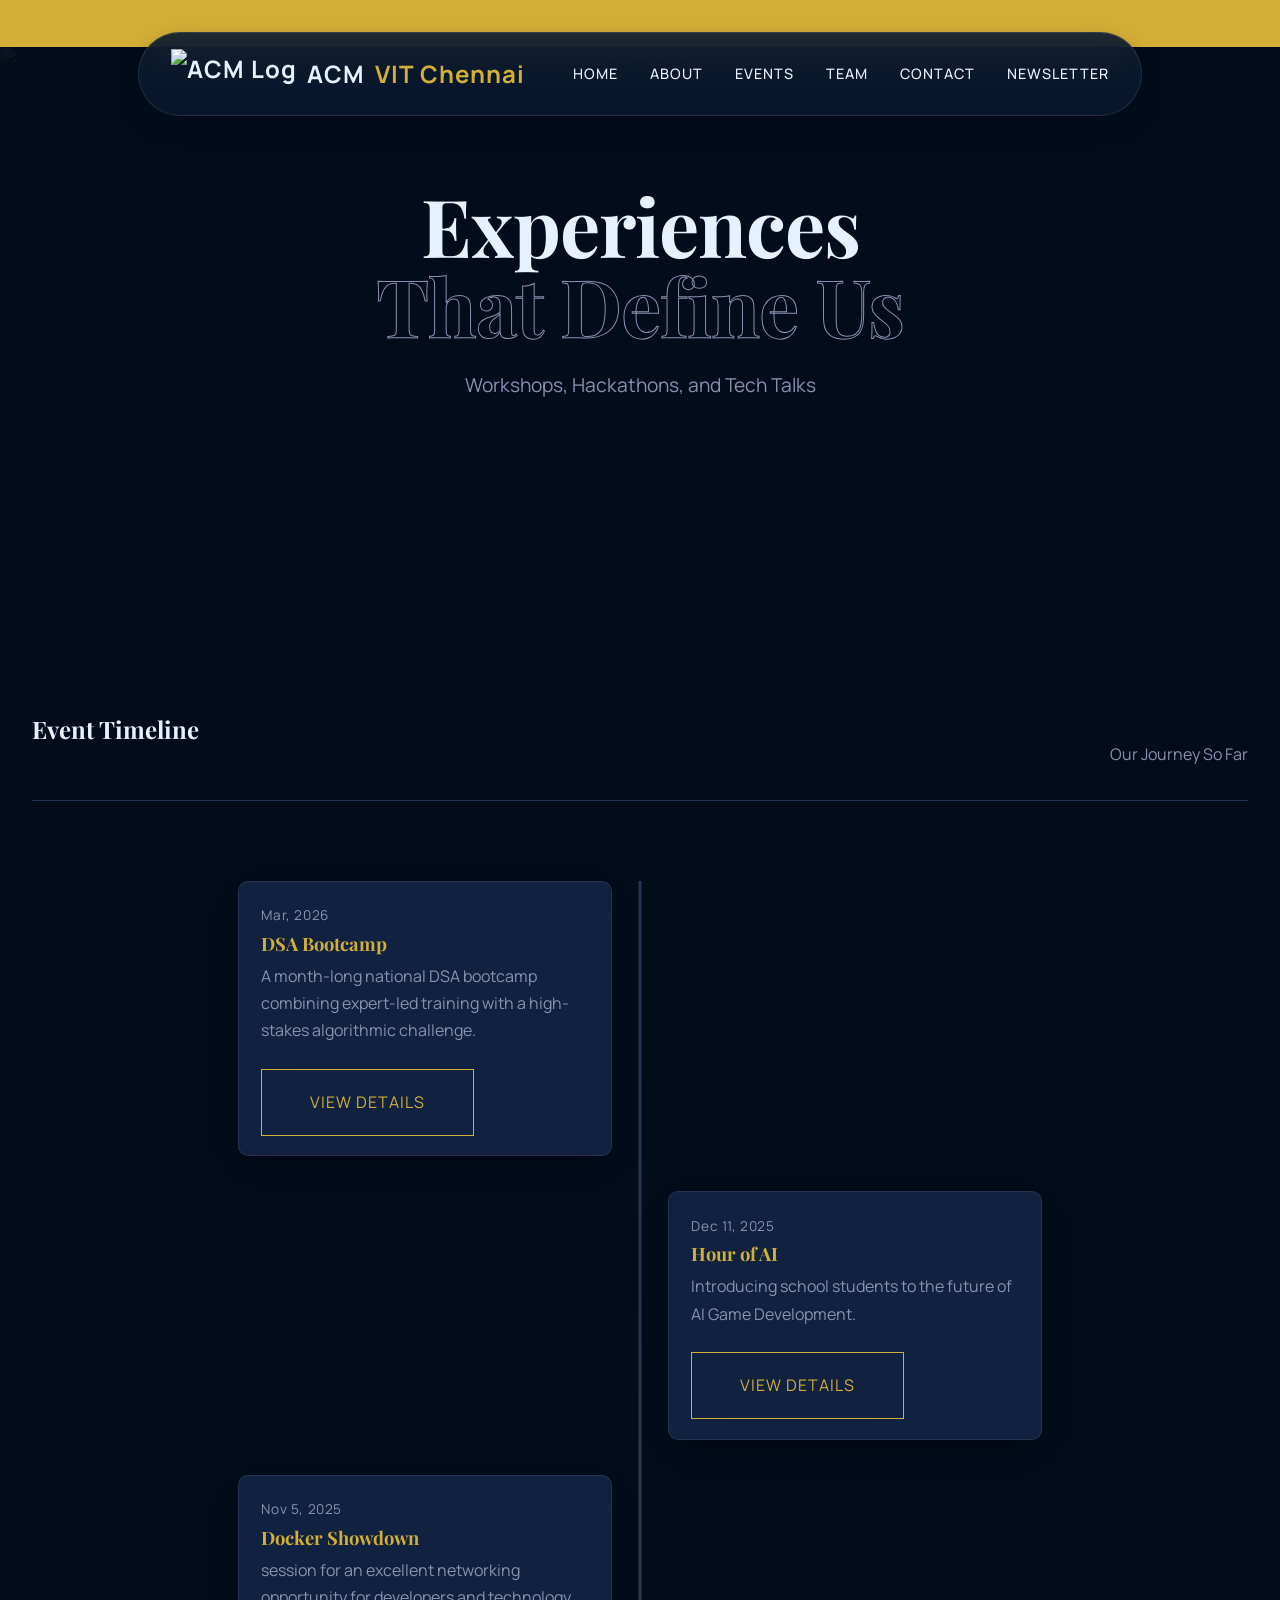
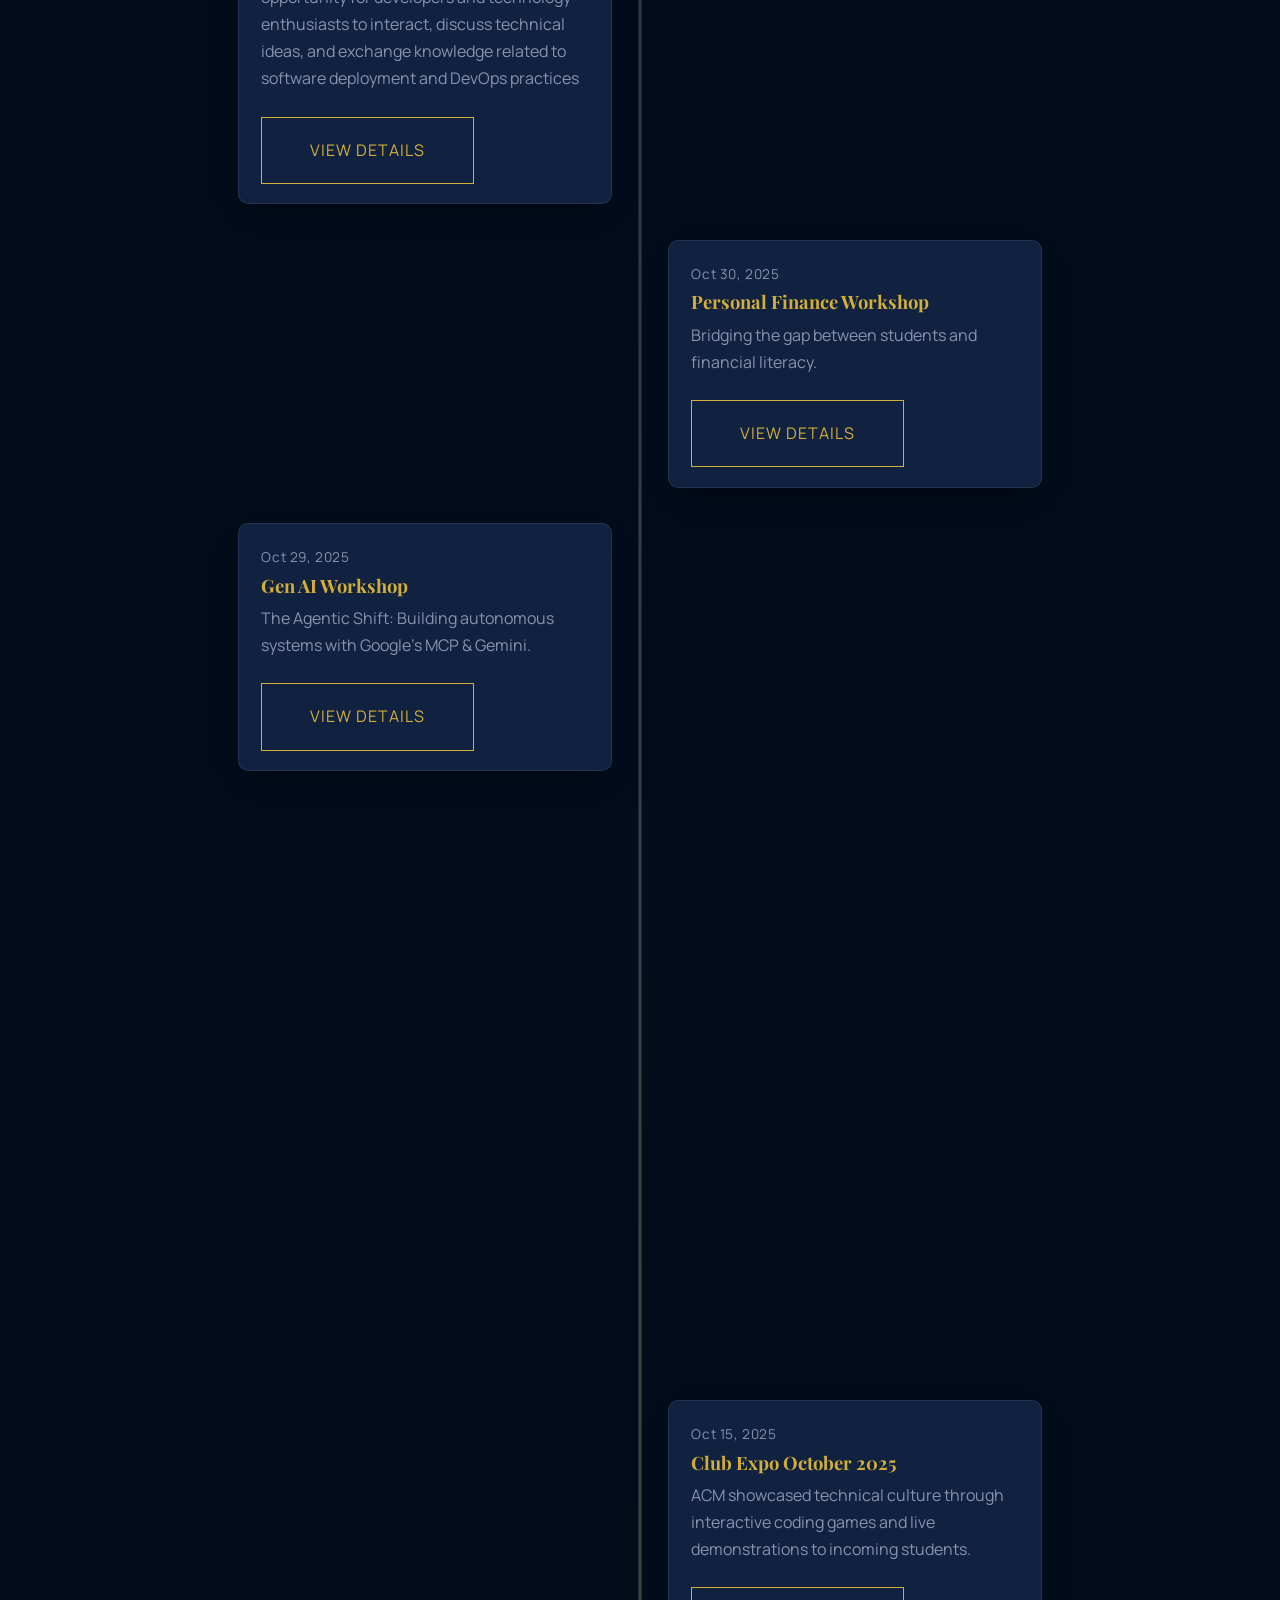
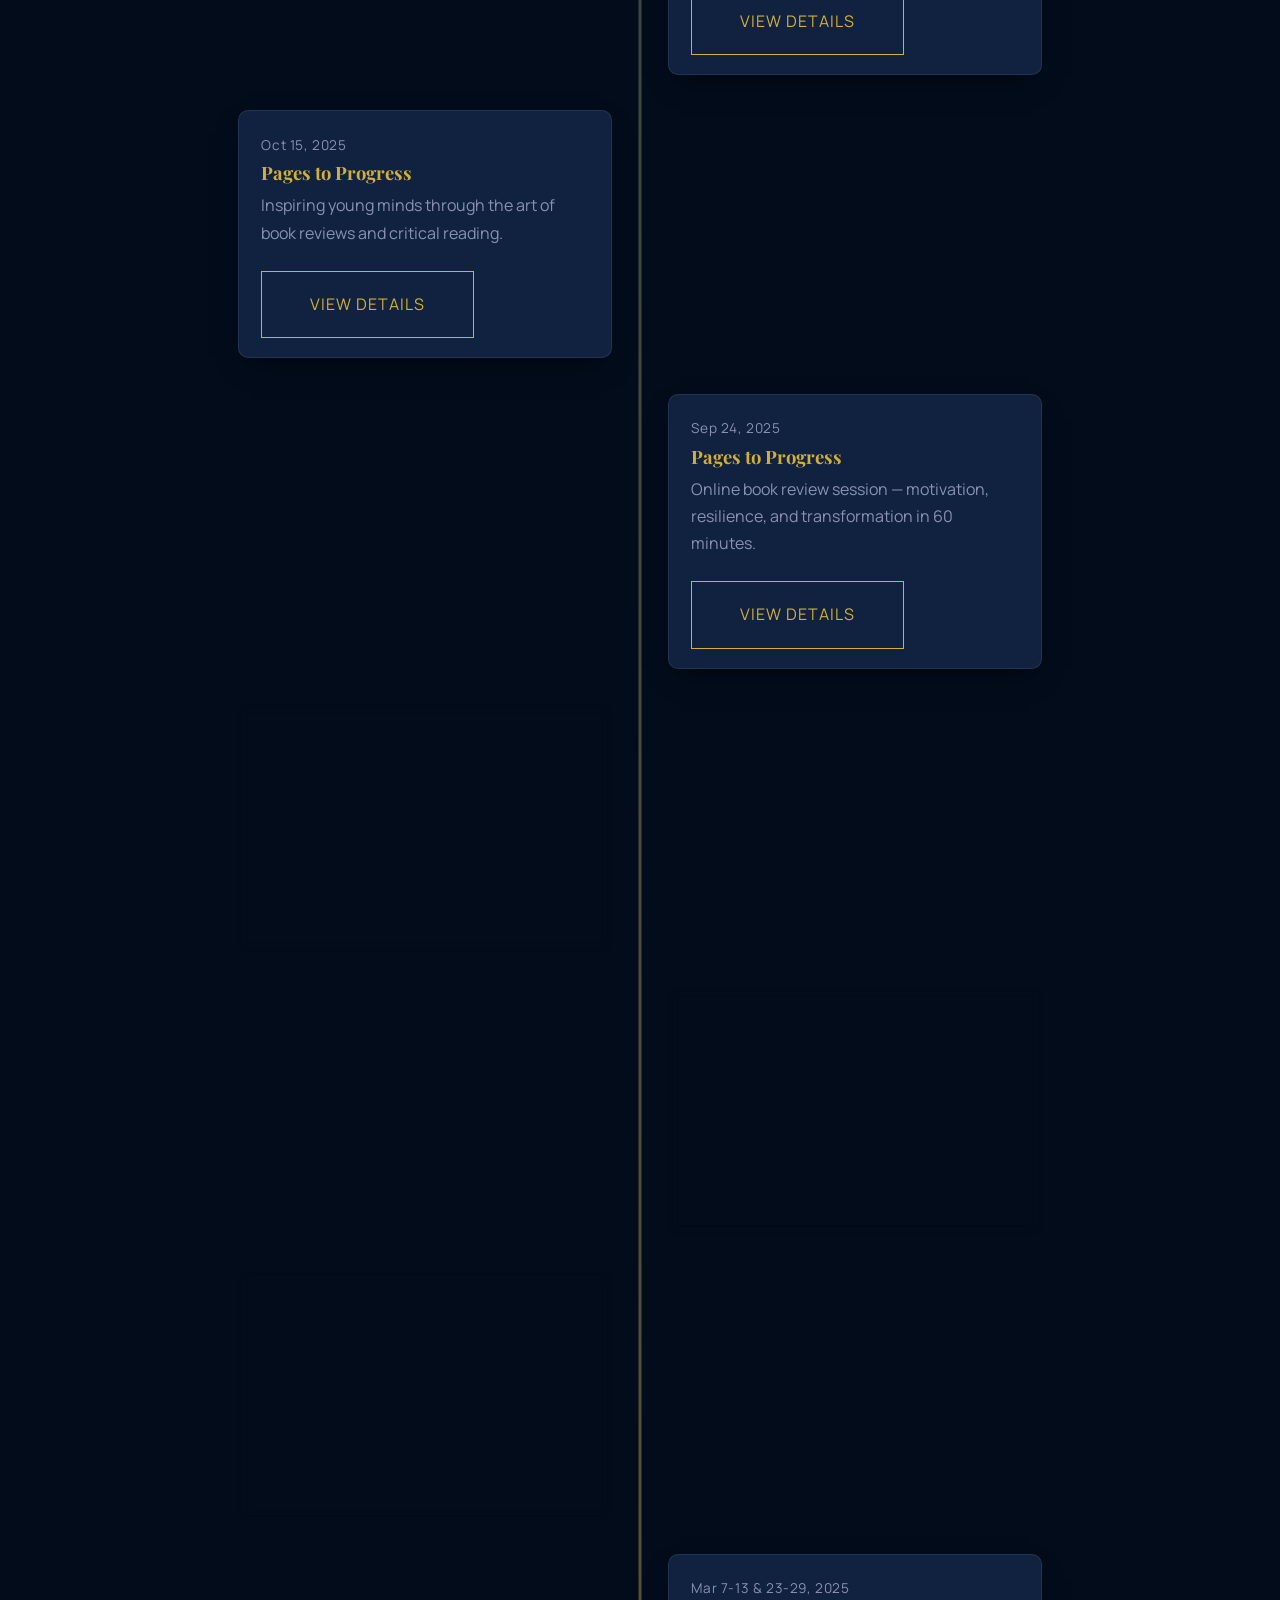
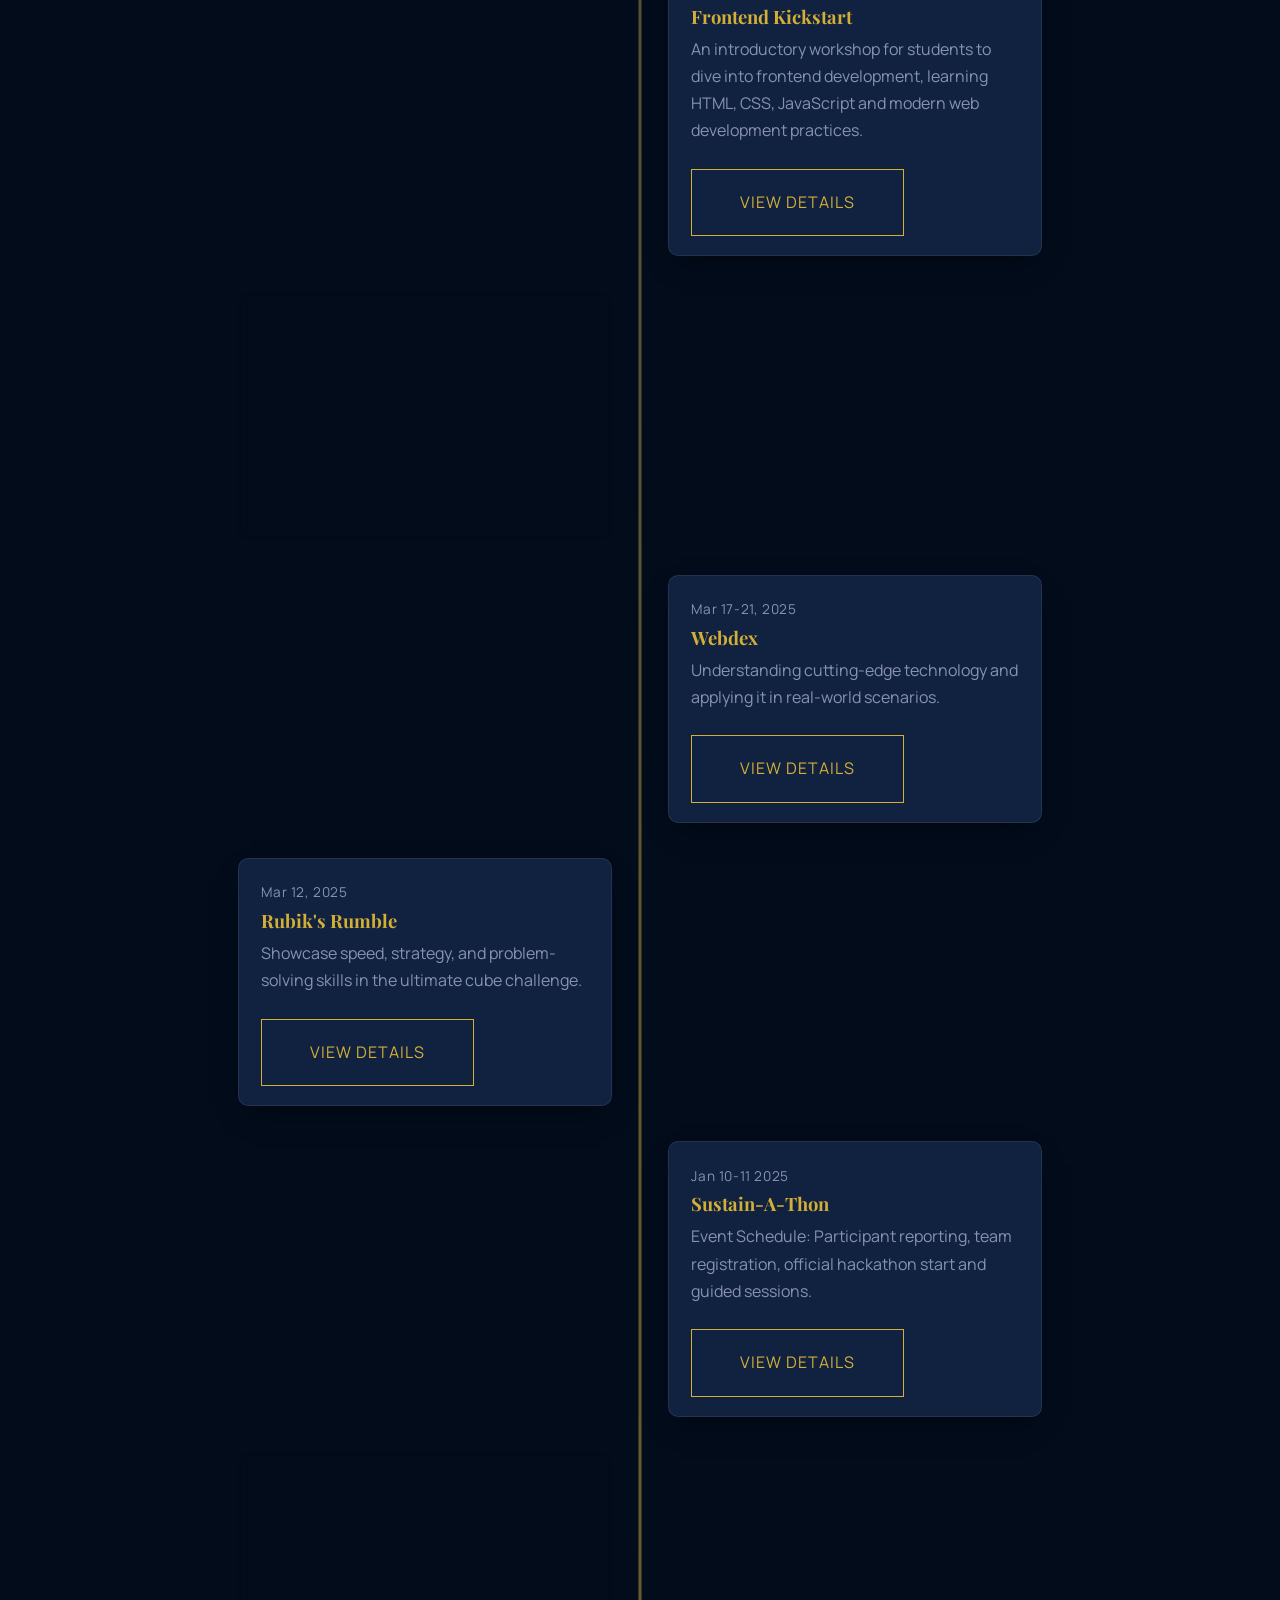
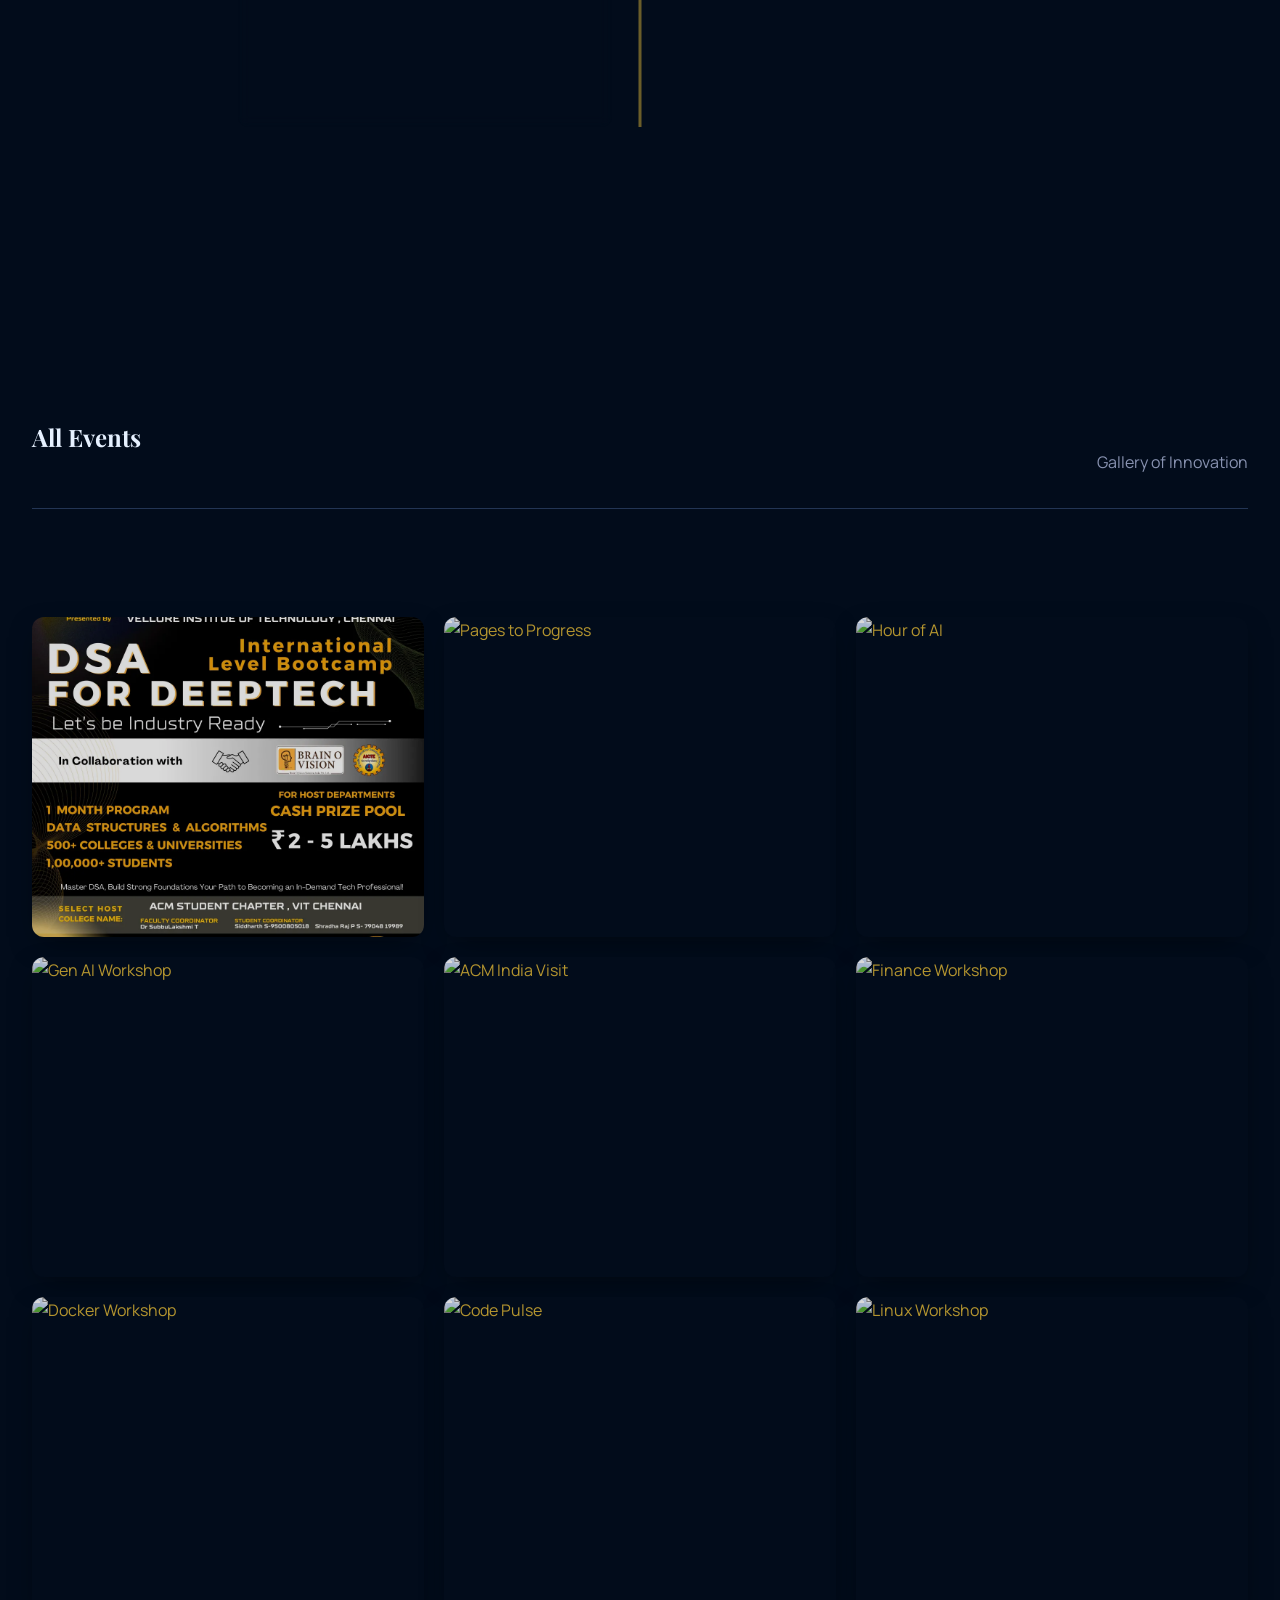
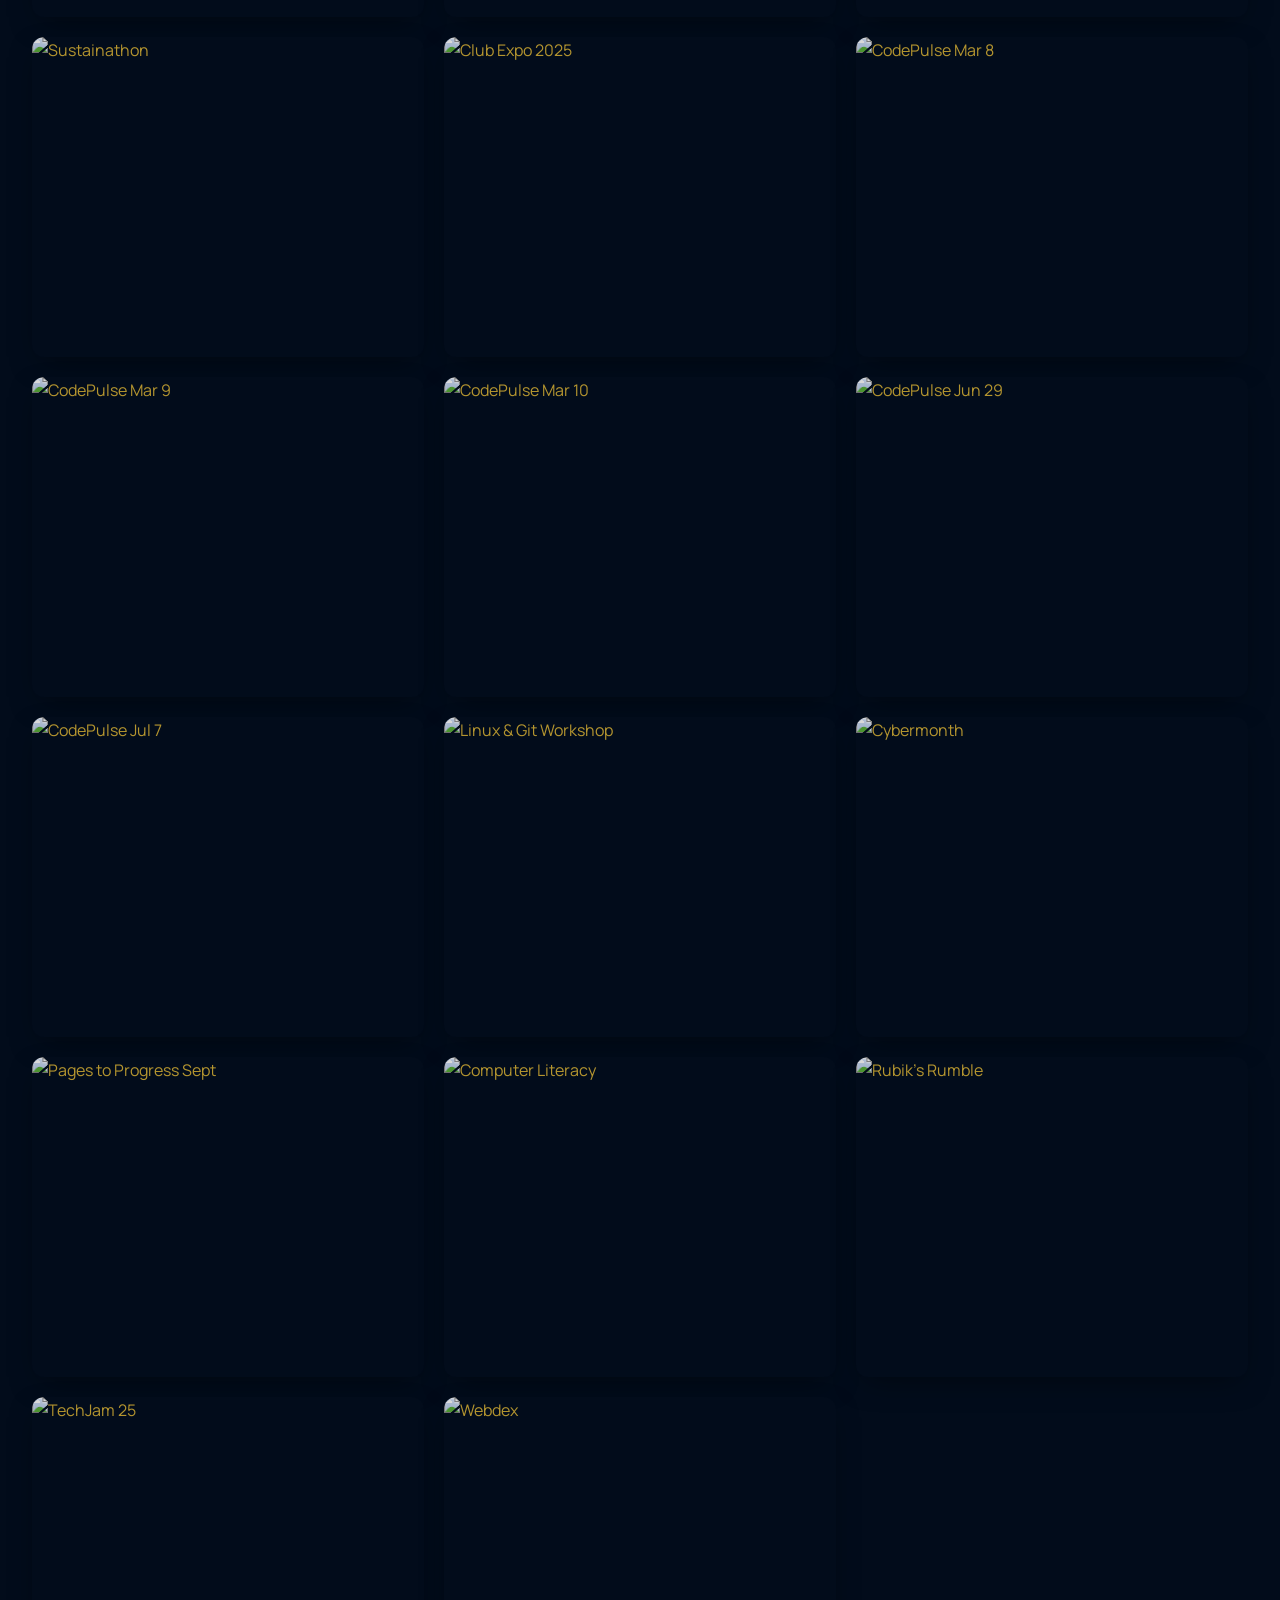
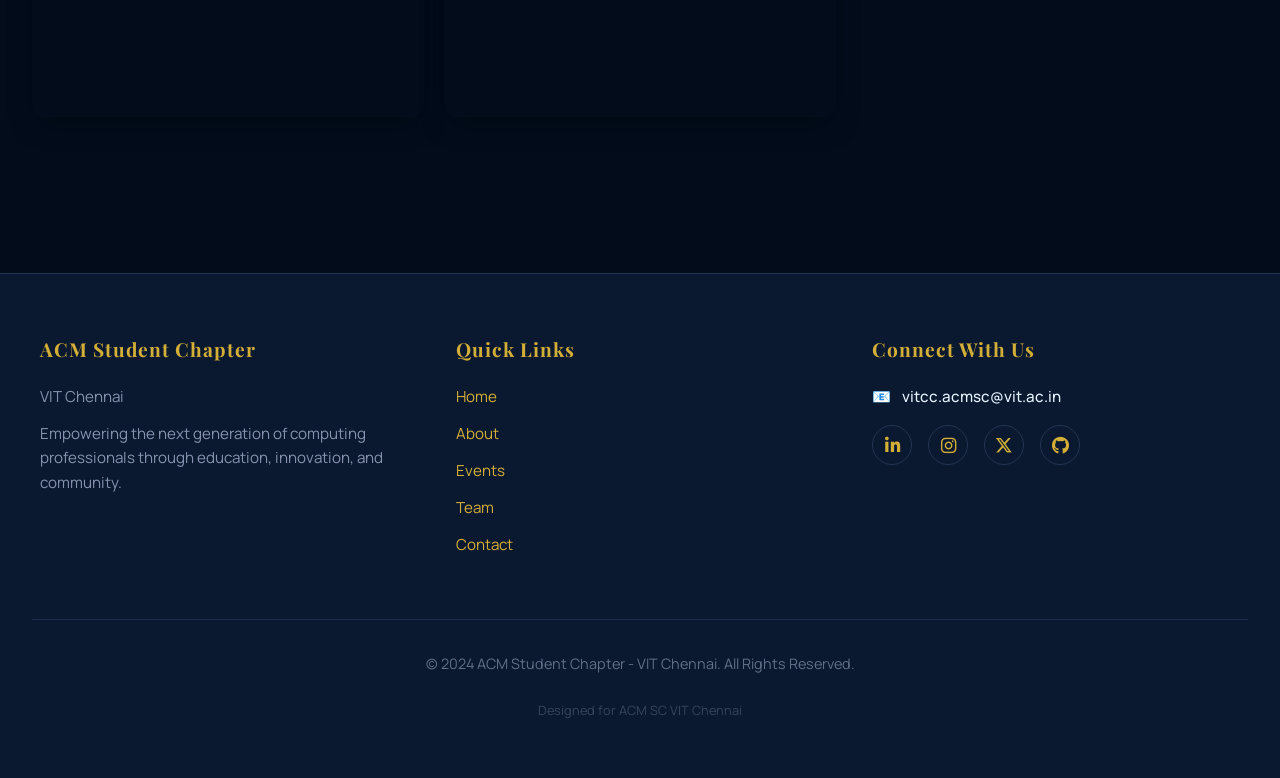
==== events.html @ 2d257867 "Updated event date for DSA Bootcamp to March 2026, modified news ticker to link to membership page, " ====
<!DOCTYPE html>
<html lang="en">

<head>
    <meta charset="UTF-8">
    <meta name="viewport" content="width=device-width, initial-scale=1.0">

    <!-- SEO Meta Tags -->
    <meta name="description"
        content="Explore ACM VIT Chennai events - Workshops on AI, Docker, Linux, hackathons, tech talks, and innovation-driven programs. Join our community events.">
    <meta name="keywords"
        content="ACM Events, Tech Workshops, Hackathons, HackVIT, Gen AI Workshop, Docker Workshop, Tech Talks, VIT Chennai Events, Student Tech Events">
    <meta name="author" content="ACM Student Chapter VIT Chennai">
    <meta name="robots" content="index, follow">

    <!-- Open Graph / Facebook -->
    <meta property="og:type" content="website">
    <meta property="og:url" content="https://vitchennai.acm.org/events.html">
    <meta property="og:title" content="Events - ACM Student Chapter VIT Chennai">
    <meta property="og:description"
        content="Join our workshops, hackathons, and tech events. Experience hands-on learning and innovation.">
    <meta property="og:image" content="https://vitchennai.acm.org/images/acm_event_hackathon_1765469366568.webp">

    <!-- Twitter -->
    <meta property="twitter:card" content="summary_large_image">
    <meta property="twitter:url" content="https://vitchennai.acm.org/events.html">
    <meta property="twitter:title" content="Events - ACM Student Chapter VIT Chennai">
    <meta property="twitter:description"
        content="Join our workshops, hackathons, and tech events. Experience hands-on learning and innovation.">
    <meta property="twitter:image" content="https://vitchennai.acm.org/images/acm_event_hackathon_1765469366568.webp">

    <!-- Favicon -->
    <link rel="icon" href="assets/favicon.ico">
    <link rel="apple-touch-icon" href="assets/logo.webp">

    <title>Events - ACM Student Chapter VIT Chennai</title>
    <link rel="stylesheet" href="https://cdnjs.cloudflare.com/ajax/libs/font-awesome/6.6.0/css/all.min.css">
    <link rel="stylesheet" href="assets/css/style.css?v=7">
</head>

<body>
    <!-- NAVIGATION -->
    <!-- NAVIGATION (Floating Luxury Pill) -->
    <nav class="navbar animate-fade-up">
        <a href="index.html" class="navbar-logo">
            <img src="assets/logo.webp" alt="ACM Logo">
            ACM <span>VIT Chennai</span>
        </a>
        <ul class="navbar-menu">
            <li><a href="index.html">Home</a></li>
            <li><a href="about.html">About</a></li>
            <li><a href="events.html">Events</a></li>
            <li><a href="team.html">Team</a></li>
            <li><a href="contact.html">Contact</a></li>
            <li>
                <span
                    style="color: var(--text-bright); font-size: 0.9rem; font-weight: 500; text-transform: uppercase; letter-spacing: 1px; cursor: pointer;">Newsletter</span>
                <div class="dropdown">
                    <a href="newsletterAY25.html">AY 25-26</a>
                </div>
            </li>
        </ul>
    </nav>
    <!-- NEWS TICKER -->
            <div class="news-ticker">
                <div class="news-ticker-content">
                    📢 Membership is now OPEN! Become a member of the ACM Student
                    Chapter VIT Chennai today. Join us to advance computing as a
                    science and profession! 🚀
                </div>
            </div>
    <!-- IMMERSIVE HERO SECTION -->
    <header class="hero" style="height: 60vh; min-height: 400px;">
        <img src="images/acm_event_hackathon_1765469366568.webp" alt="Events Hero" class="hero-background">
        <div class="hero-overlay"></div>
        <div class="hero-content">
            <h1 class="animate-fade-up">Experiences <br><span>That Define Us</span></h1>
            <p class="animate-fade-up delay-100">Workshops, Hackathons, and Tech Talks</p>
        </div>
    </header>

    <!-- EVENTS TIMELINE (ZIGZAG) -->
    <section class="section-padding">
        <div class="container">
            <div class="section-header">
                <h2>Event Timeline</h2>
                <span class="subtitle">Our Journey So Far</span>
            </div>

            <div class="timeline-container">
                <div class="timeline-line"></div>

                <!-- Event: DSA Bootcamp -->
                <div class="timeline-item">
                    <div class="timeline-content">
                        <span class="date">Mar, 2026</span>
                        <h3>DSA Bootcamp</h3>
                        <p>A month-long national DSA bootcamp combining expert-led training with a high-stakes algorithmic challenge.</p>
                        <a href="events/dsa_bootcamp.html" class="btn-luxury small">View Details</a>
                    </div>
                </div>

                <!-- Event: Hour of AI -->
                <div class="timeline-item">
                    <div class="timeline-content">
                        <span class="date">Dec 11, 2025</span>
                        <h3>Hour of AI</h3>
                        <p>Introducing school students to the future of AI Game Development.</p>
                        <a href="events/hour_of_ai.html" class="btn-luxury small">View Details</a>
                    </div>
                </div>

                <!-- Event: Docker Showdown -->
                <div class="timeline-item">
                    <div class="timeline-content">
                        <span class="date">Nov 5, 2025</span>
                        <h3>Docker Showdown</h3>
                        <p>session for an excellent networking opportunity for developers and technology enthusiasts to
                            interact, discuss technical ideas, and exchange knowledge related to software deployment and
                            DevOps practices</p>
                        <a href="events/docker_workshop.html" class="btn-luxury small">View Details</a>
                    </div>
                </div>

                <!-- Event: Personal Finance -->
                <div class="timeline-item">
                    <div class="timeline-content">
                        <span class="date">Oct 30, 2025</span>
                        <h3>Personal Finance Workshop</h3>
                        <p>Bridging the gap between students and financial literacy.</p>
                        <a href="events/finance_workshop.html" class="btn-luxury small">View Details</a>
                    </div>
                </div>

                <!-- Event: Gen AI Workshop -->
                <div class="timeline-item">
                    <div class="timeline-content">
                        <span class="date">Oct 29, 2025</span>
                        <h3>Gen AI Workshop</h3>
                        <p>The Agentic Shift: Building autonomous systems with Google's MCP & Gemini.</p>
                        <a href="events/gen_ai_workshop.html" class="btn-luxury small">View Details</a>
                    </div>
                </div>

                <!-- Event: ACM India Visit -->
                <div class="timeline-item">
                    <div class="timeline-content">
                        <span class="date">Oct 24, 2025</span>
                        <h3>ACM India Visit</h3>
                        <p>Global Research Interaction and networking with ACM India leadership.</p>
                        <a href="events/industrial_visit.html" class="btn-luxury small">View Details</a>
                    </div>
                </div>

                <!-- EventsDetails: Cybermonth -->
                <div class="timeline-item">
                    <div class="timeline-content">
                        <span class="date">Oct 21-26, 2025</span>
                        <h3>Cybermonth</h3>
                        <p>Cyber Security Hackathon & Value Added Program — learn, compete, and become an ethical
                            hacker.</p>
                        <a href="EventsDetails/cybermonth.html" class="btn-luxury small">View Details</a>
                    </div>
                </div>

                <!-- Event: Club Expo Oct 2025 -->
                <div class="timeline-item">
                    <div class="timeline-content">
                        <span class="date">Oct 15, 2025</span>
                        <h3>Club Expo October 2025</h3>
                        <p>ACM showcased technical culture through interactive coding games and live demonstrations to
                            incoming students.</p>
                        <a href="events/club_expo_oct_2025.html" class="btn-luxury small">View Details</a>
                    </div>
                </div>

                <!-- Event: Pages to Progress -->
                <div class="timeline-item">
                    <div class="timeline-content">
                        <span class="date">Oct 15, 2025</span>
                        <h3>Pages to Progress</h3>
                        <p>Inspiring young minds through the art of book reviews and critical reading.</p>
                        <a href="events/pages_to_progress.html" class="btn-luxury small">View Details</a>
                    </div>
                </div>

                <!-- EventsDetails: Pages to Progress (Sept) -->
                <div class="timeline-item">
                    <div class="timeline-content">
                        <span class="date">Sep 24, 2025</span>
                        <h3>Pages to Progress</h3>
                        <p>Online book review session — motivation, resilience, and transformation in 60 minutes.</p>
                        <a href="EventsDetails/pages_to_progress_sept_24.html" class="btn-luxury small">View Details</a>
                    </div>
                </div>

                <!-- Event: Linux & Git -->
                <div class="timeline-item">
                    <div class="timeline-content">
                        <span class="date">Aug 02, 2025</span>
                        <h3>Linux & Git Workshop</h3>
                        <p>Empowering developers with Open Source fundamentals and Version Control.</p>
                        <a href="events/linux_git_workshop.html" class="btn-luxury small">View Details</a>
                    </div>
                </div>

                <!-- EventsDetails: ACM Club Expo 2025 -->
                <div class="timeline-item">
                    <div class="timeline-content">
                        <span class="date">Jul 18, 2025</span>
                        <h3>ACM Club Expo</h3>
                        <p>Workshops, hackathons, contests, and outreach showcased by ACM VITC.</p>
                        <a href="EventsDetails/club_expo_2025.html" class="btn-luxury small">View Details</a>
                    </div>
                </div>

                <!-- Event: Code Pulse -->
                <div class="timeline-item">
                    <div class="timeline-content">
                        <span class="date">June 29, 2025</span>
                        <h3>CodePulse</h3>
                        <p>Fostering logical thinking and algorithmic problem-solving skills.</p>
                        <a href="EventsDetails/codepulse.html" class="btn-luxury small">View Details</a>
                    </div>
                </div>
                <!-- EventsDetails: Frontend Kickstart -->
                <div class="timeline-item">
                    <div class="timeline-content">
                        <span class="date">Mar 7-13 & 23-29, 2025</span>
                        <h3>Frontend Kickstart</h3>
                        <p>An introductory workshop for students to dive into frontend development, learning HTML, CSS,
                            JavaScript and modern web development practices.</p>
                        <a href="EventsDetails/frontend_kickstart.html" class="btn-luxury small">View Details</a>
                    </div>
                </div>
                <!-- EventsDetails: TechJam 25 -->
                <div class="timeline-item">
                    <div class="timeline-content">
                        <span class="date">Mar 24, 2025</span>
                        <h3>TechJam</h3>
                        <p>Overview of ML, Cloud, Ethical Hacking, and Competitive Programming.</p>
                        <a href="EventsDetails/techjam25.html" class="btn-luxury small">View Details</a>
                    </div>
                </div>

                <!-- EventsDetails: Webdex -->
                <div class="timeline-item">
                    <div class="timeline-content">
                        <span class="date">Mar 17-21, 2025</span>
                        <h3>Webdex</h3>
                        <p>Understanding cutting-edge technology and applying it in real-world scenarios.</p>
                        <a href="EventsDetails/webdex.html" class="btn-luxury small">View Details</a>
                    </div>
                </div>

                <!-- EventsDetails: Rubik's Rumble -->
                <div class="timeline-item">
                    <div class="timeline-content">
                        <span class="date">Mar 12, 2025</span>
                        <h3>Rubik's Rumble</h3>
                        <p>Showcase speed, strategy, and problem-solving skills in the ultimate cube challenge.</p>
                        <a href="EventsDetails/rubix.html" class="btn-luxury small">View Details</a>
                    </div>
                </div>

                <!-- EventsDetails: Sustainathon -->
                <div class="timeline-item">
                    <div class="timeline-content">
                        <span class="date">Jan 10-11 2025</span>
                        <h3>Sustain-A-Thon</h3>
                        <p>Event Schedule: Participant reporting, team registration, official hackathon start and guided
                            sessions.</p>
                        <a href="EventsDetails/Sustainathon.html" class="btn-luxury small">View Details</a>
                    </div>
                </div>

                <!-- EventsDetails: Computer Literacy -->
                <div class="timeline-item">
                    <div class="timeline-content">
                        <span class="date">Aug 11, 2024</span>
                        <h3>Computer Literacy</h3>
                        <p>Volunteers introduce essential computer concepts in a village school — community outreach.
                        </p>
                        <a href="EventsDetails/computer_literacy_event_2025.html" class="btn-luxury small">View
                            Details</a>
                    </div>
                </div>
            </div>
        </div>
    </section>

    <!-- ALL EVENTS GALLERY -->
    <section class="section-padding" style="background: var(--void-black);">
        <div class="container">
            <div class="section-header">
                <h2>All Events</h2>
                <span class="subtitle">Gallery of Innovation</span>
            </div>

            <div class="luxury-gallery-grid">
                <!-- Gallery Item: DSA Bootcamp -->
                            <a href="events/dsa_bootcamp.html" class="gallery-event-card">
                                <div class="gallery-image-wrapper">
                                    <img src="events/event-img/dsa_bootcamp/poster.webp" alt="DSA Bootcamp">
                                    <div class="gallery-overlay">
                                        <h3>DSA Bootcamp</h3>
                                        <span class="btn-gallery">View Recap</span>
                                    </div>
                                </div>
                            </a>
                <!-- Gallery Item: Pages to Progress -->
                <a href="events/pages_to_progress.html" class="gallery-event-card">
                    <div class="gallery-image-wrapper">
                        <img src="events/event-img/pages_to_progress/poster.webp" alt="Pages to Progress">
                        <div class="gallery-overlay">
                            <h3>Pages to Progress</h3>
                            <span class="btn-gallery">View Recap</span>
                        </div>
                    </div>
                </a>

                <!-- Gallery Item: Hour of AI -->
                <a href="events/hour_of_ai.html" class="gallery-event-card">
                    <div class="gallery-image-wrapper">
                        <img src="events/event-img/hour_of_ai/poster.webp" alt="Hour of AI">
                        <div class="gallery-overlay">
                            <h3>Hour of AI</h3>
                            <span class="btn-gallery">View Recap</span>
                        </div>
                    </div>
                </a>

                <!-- Gallery Item: Gen AI -->
                <a href="events/gen_ai_workshop.html" class="gallery-event-card">
                    <div class="gallery-image-wrapper">
                        <img src="events/event-img/gen_ai_workshop/poster.webp" alt="Gen AI Workshop">
                        <div class="gallery-overlay">
                            <h3>Gen AI Workshop</h3>
                            <span class="btn-gallery">View Recap</span>
                        </div>
                    </div>
                </a>

                <!-- Gallery Item: ACM India Visit -->
                <a href="events/industrial_visit.html" class="gallery-event-card">
                    <div class="gallery-image-wrapper">
                        <img src="events/event-img/industrial_visit/GMC24102025_112615.webp" alt="ACM India Visit">
                        <div class="gallery-overlay">
                            <h3>ACM India Visit</h3>
                            <span class="btn-gallery">View Recap</span>
                        </div>
                    </div>
                </a>

                <!-- Gallery Item: Finance -->
                <a href="events/finance_workshop.html" class="gallery-event-card">
                    <div class="gallery-image-wrapper">
                        <img src="events/event-img/finance_workshop/poster.webp" alt="Finance Workshop">
                        <div class="gallery-overlay">
                            <h3>Personal Finance</h3>
                            <span class="btn-gallery">View Recap</span>
                        </div>
                    </div>
                </a>

                <!-- Gallery Item: Docker -->
                <a href="events/docker_workshop.html" class="gallery-event-card">
                    <div class="gallery-image-wrapper">
                        <img src="events/event-img/docker_workshop/poster.webp" alt="Docker Workshop">
                        <div class="gallery-overlay">
                            <h3>Docker Workshop</h3>
                            <span class="btn-gallery">View Recap</span>
                        </div>
                    </div>
                </a>

                <!-- Gallery Item: Code Pulse -->
                <a href="events/code_pulse.html" class="gallery-event-card">
                    <div class="gallery-image-wrapper">
                        <img src="events/event-img/code_pulse/poster.webp" alt="Code Pulse">
                        <div class="gallery-overlay">
                            <h3>Code Pulse</h3>
                            <span class="btn-gallery">View Recap</span>
                        </div>
                    </div>
                </a>

                <!-- Gallery Item: Linux -->
                <a href="events/linux_git_workshop.html" class="gallery-event-card">
                    <div class="gallery-image-wrapper">
                        <img src="events/event-img/linux_git_workshop/poster.webp" alt="Linux Workshop">
                        <div class="gallery-overlay">
                            <h3>Linux & Git</h3>
                            <span class="btn-gallery">View Recap</span>
                        </div>
                    </div>
                </a>

                <!-- EventsDetails Gallery: Sustainathon -->
                <a href="EventsDetails/Sustainathon.html" class="gallery-event-card">
                    <div class="gallery-image-wrapper">
                        <img src="images/Poster/sustainathon.webp" alt="Sustainathon">
                        <div class="gallery-overlay">
                            <h3>Sustain-A-Thon</h3>
                            <span class="btn-gallery">View Recap</span>
                        </div>
                    </div>
                </a>

                <!-- EventsDetails Gallery: Club Expo 2025 -->
                <a href="EventsDetails/club_expo_2025.html" class="gallery-event-card">
                    <div class="gallery-image-wrapper">
                        <img src="images/club_expo_2025_1.webp" alt="Club Expo 2025">
                        <div class="gallery-overlay">
                            <h3>ACM Club Expo</h3>
                            <span class="btn-gallery">View Recap</span>
                        </div>
                    </div>
                </a>

                <!-- EventsDetails Gallery: CodePulse Dates -->
                <a href="EventsDetails/codepulse-8-march.html" class="gallery-event-card">
                    <div class="gallery-image-wrapper">
                        <img src="images/Poster/codepulse-8-march.webp" alt="CodePulse Mar 8">
                        <div class="gallery-overlay">
                            <h3>CodePulse</h3>
                            <span class="btn-gallery">Mar 8</span>
                        </div>
                    </div>
                </a>

                <a href="EventsDetails/codepulse-9-march.html" class="gallery-event-card">
                    <div class="gallery-image-wrapper">
                        <img src="images/Poster/CodePulse-9march.webp" alt="CodePulse Mar 9">
                        <div class="gallery-overlay">
                            <h3>CodePulse</h3>
                            <span class="btn-gallery">Mar 9</span>
                        </div>
                    </div>
                </a>

                <a href="EventsDetails/codepulse-10-march.html" class="gallery-event-card">
                    <div class="gallery-image-wrapper">
                        <img src="images/Poster/codepulse-10march.webp" alt="CodePulse Mar 10">
                        <div class="gallery-overlay">
                            <h3>CodePulse</h3>
                            <span class="btn-gallery">Mar 10</span>
                        </div>
                    </div>
                </a>

                <a href="EventsDetails/codepulse-29-june.html" class="gallery-event-card">
                    <div class="gallery-image-wrapper">
                        <img src="images/code_pulse_29_juner.webp" alt="CodePulse Jun 29">
                        <div class="gallery-overlay">
                            <h3>CodePulse</h3>
                            <span class="btn-gallery">Jun 29</span>
                        </div>
                    </div>
                </a>

                <a href="EventsDetails/codepulse-7-july.html" class="gallery-event-card">
                    <div class="gallery-image-wrapper">
                        <img src="images/Poster/codepulse-july-7.webp" alt="CodePulse Jul 7">
                        <div class="gallery-overlay">
                            <h3>CodePulse</h3>
                            <span class="btn-gallery">Jul 7</span>
                        </div>
                    </div>
                </a>

                <!-- EventsDetails Gallery: Linux & Git Details -->
                <a href="EventsDetails/linux_git_event.html" class="gallery-event-card">
                    <div class="gallery-image-wrapper">
                        <img src="images/Poster/linux_git_workshop_poster.webp" alt="Linux & Git Workshop">
                        <div class="gallery-overlay">
                            <h3>Linux & Git</h3>
                            <span class="btn-gallery">View Recap</span>
                        </div>
                    </div>
                </a>

                <!-- EventsDetails Gallery: Cybermonth -->
                <a href="EventsDetails/cybermonth.html" class="gallery-event-card">
                    <div class="gallery-image-wrapper">
                        <img src="images/Poster/vap24.webp" alt="Cybermonth">
                        <div class="gallery-overlay">
                            <h3>Cybermonth</h3>
                            <span class="btn-gallery">View Recap</span>
                        </div>
                    </div>
                </a>

                <!-- EventsDetails Gallery: Pages to Progress (Sept) -->
                <a href="EventsDetails/pages_to_progress_sept_24.html" class="gallery-event-card">
                    <div class="gallery-image-wrapper">
                        <img src="images/Poster/pages_to_Progress.webp" alt="Pages to Progress Sept">
                        <div class="gallery-overlay">
                            <h3>Pages to Progress</h3>
                            <span class="btn-gallery">View Recap</span>
                        </div>
                    </div>
                </a>

                <!-- EventsDetails Gallery: Computer Literacy -->
                <a href="EventsDetails/computer_literacy_event_2025.html" class="gallery-event-card">
                    <div class="gallery-image-wrapper">
                        <img src="images/computer_literacy1.webp" alt="Computer Literacy">
                        <div class="gallery-overlay">
                            <h3>Computer Literacy</h3>
                            <span class="btn-gallery">View Recap</span>
                        </div>
                    </div>
                </a>

                <!-- EventsDetails Gallery: Rubik's Rumble -->
                <a href="EventsDetails/rubix.html" class="gallery-event-card">
                    <div class="gallery-image-wrapper">
                        <img src="images/Poster/rubix.webp" alt="Rubik's Rumble">
                        <div class="gallery-overlay">
                            <h3>Rubik's Rumble</h3>
                            <span class="btn-gallery">View Recap</span>
                        </div>
                    </div>
                </a>

                <!-- EventsDetails Gallery: TechJam25 -->
                <a href="EventsDetails/techjam25.html" class="gallery-event-card">
                    <div class="gallery-image-wrapper">
                        <img src="images/Poster/TechJam25.webp" alt="TechJam 25">
                        <div class="gallery-overlay">
                            <h3>TechJam</h3>
                            <span class="btn-gallery">View Recap</span>
                        </div>
                    </div>
                </a>

                <!-- EventsDetails Gallery: Webdex -->
                <a href="EventsDetails/webdex.html" class="gallery-event-card">
                    <div class="gallery-image-wrapper">
                        <img src="images/Poster/Webdex.webp" alt="Webdex">
                        <div class="gallery-overlay">
                            <h3>Webdex</h3>
                            <span class="btn-gallery">View Recap</span>
                        </div>
                    </div>
                </a>
            </div>
        </div>
    </section>


    </main>

    <!-- FOOTER -->
    <footer class="footer">
        <div class="footer-container">
            <div class="footer-section">
                <h3>ACM Student Chapter</h3>
                <p>VIT Chennai</p>
                <p>Empowering the next generation of computing professionals through education, innovation, and
                    community.</p>
            </div>

            <div class="footer-section">
                <h3>Quick Links</h3>
                <p><a href="index.html">Home</a></p>
                <p><a href="about.html">About</a></p>
                <p><a href="events.html">Events</a></p>
                <p><a href="team.html">Team</a></p>
                <p><a href="contact.html">Contact</a></p>
            </div>



            <div class="footer-section">
                <h3>Connect With Us</h3>
                <p class="footer-email" style="margin-bottom: 1rem;">
                    <span style="margin-right: 8px;">📧</span>
                    <a href="mailto:vitcc.acmsc@vit.ac.in">vitcc.acmsc@vit.ac.in</a>
                </p>
                <div class="social-links">
                    <a href="https://www.linkedin.com/company/acm-vitc/" target="_blank" class="social-link"
                        title="LinkedIn"><i class="fab fa-linkedin-in"></i></a>
                    <a href="https://www.instagram.com/acm_vitcc/" target="_blank" class="social-link"
                        title="Instagram"><i class="fab fa-instagram"></i></a>
                    <a href="#" class="social-link" title="Twitter"><i class="fab fa-x-twitter"></i></a>
                    <a href="https://github.com/vitccacm" target="_blank" class="social-link" title="GitHub"><i
                            class="fab fa-github"></i></a>
                </div>
            </div>
        </div>

        <div class="footer-bottom">
            <p>&copy; 2024 ACM Student Chapter - VIT Chennai. All Rights Reserved.</p>
            <p style="font-size: 0.8rem; opacity: 0.5;">Designed for ACM SC VIT Chennai</p>
        </div>
    </footer>
    <script src="assets/js/script.js"></script>
</body>

</html>
---- assets/css/style.css ----
/* ACM Student Chapter - VIT Chennai - ULTRA PREMIUM LUXURY THEME */
/* "Digital Luxury" Aesthetic: Deep, Immersive, Bespoke */

@import url("https://fonts.googleapis.com/css2?family=Manrope:wght@300;400;500;600&family=Playfair+Display:ital,wght@0,400;0,600;0,700;1,400&display=swap");

:root {
    /* LUXURY PALETTE */
    --void-black: #020c1b;
    --midnight-navy: #0a192f;
    --deep-slate: #112240;
    --light-slate: #233554;

    --text-bright: #e6f1ff;
    --text-muted: #8892b0;
    --text-dim: #495670;

    /* ACCENTS - METALLIC */
    --gold-primary: #d4af37;
    --gold-dim: #aa8c2c;
    --gold-gradient: linear-gradient(135deg, #d4af37 0%, #aa8c2c 100%);
    --silver-accent: #e0e0e0;

    /* GLASSMORPHISM */
    --glass-bg: rgba(17, 34, 64, 0.7);
    --glass-border: 1px solid rgba(255, 255, 255, 0.1);
    --glass-shadow: 0 8px 32px 0 rgba(0, 0, 0, 0.37);

    /* SPACING & TYPOGRAPHY */
    --font-serif: "Playfair Display", serif;
    --font-sans: "Manrope", sans-serif;

    --ease-luxury: cubic-bezier(0.645, 0.045, 0.355, 1);
}

* {
    margin: 0;
    padding: 0;
    box-sizing: border-box;
}

html {
    scroll-behavior: smooth;
}

body {
    background-color: var(--void-black);
    color: var(--text-muted);
    font-family: var(--font-sans);
    line-height: 1.7;
    font-size: 16px;
    overflow-x: hidden;
    display: flex;
    flex-direction: column;
    min-height: 100vh;
}

main {
    flex: 1;
}

h1,
h2,
h3,
h4,
h5,
h6 {
    font-family: var(--font-serif);
    color: var(--text-bright);
    font-weight: 700;
    line-height: 1.2;
    margin-bottom: 1.5rem;
}

p {
    margin-bottom: 1.5rem;
}

a {
    color: var(--gold-primary);
    text-decoration: none;
    transition: all 0.3s var(--ease-luxury);
    position: relative;
}

/* ============================================
   ANIMATIONS
   ============================================ */

@keyframes fadeInUp {
    from {
        opacity: 0;
        transform: translateY(40px);
    }

    to {
        opacity: 1;
        transform: translateY(0);
    }
}

.animate-fade-up {
    animation: fadeInUp 1s var(--ease-luxury) forwards;
    opacity: 0;
}

/* Premium Animations */
@keyframes fadeIn {
    from {
        opacity: 0;
    }

    to {
        opacity: 1;
    }
}

@keyframes scaleIn {
    from {
        opacity: 0;
        transform: scale(0.96);
    }

    to {
        opacity: 1;
        transform: scale(1);
    }
}

@keyframes blurIn {
    from {
        filter: blur(6px);
        opacity: 0;
    }

    to {
        filter: blur(0);
        opacity: 1;
    }
}

.animate-fade {
    animation: fadeIn 0.8s var(--ease-luxury) forwards;
    opacity: 0;
}

.animate-scale {
    animation: scaleIn 0.7s var(--ease-luxury) forwards;
    opacity: 0;
}

.animate-blur {
    animation: blurIn 0.9s var(--ease-luxury) forwards;
    opacity: 0;
}

/* Reveal utilities */
.reveal {
    opacity: 0;
    transform: translateY(24px);
}

.reveal.is-visible {
    opacity: 1;
    transform: translateY(0);
    transition: all 700ms var(--ease-luxury);
}

/* Hero parallax */
.hero-parallax .hero-background {
    will-change: transform;
}

.hero-parallax .hero-overlay {
    will-change: opacity;
}

/* Navbar specific animation that preserves horizontal centering */
.navbar.animate-fade-up {
    animation: none;
    opacity: 1;
}

.delay-100 {
    animation-delay: 0.1s;
}

.delay-200 {
    animation-delay: 0.2s;
}

.delay-300 {
    animation-delay: 0.3s;
}

/* ============================================
   FOOTER - LUXURY STANDARD
   ============================================ */

.footer {
    background: var(--midnight-navy);
    border-top: 1px solid var(--light-slate);
    padding: 4rem 2rem 2rem;
    color: var(--text-muted);
    margin-top: auto;
}

.footer-container {
    max-width: 1200px;
    margin: 0 auto;
    display: grid;
    grid-template-columns: repeat(auto-fit, minmax(250px, 1fr));
    gap: 3rem;
    margin-bottom: 3rem;
}

.footer-section h3 {
    color: var(--gold-primary);
    font-size: 1.2rem;
    margin-bottom: 1.5rem;
    letter-spacing: 1px;
    display: flex;
    align-items: center;
    gap: 10px;
}

.footer-section p {
    font-size: 0.95rem;
    margin-bottom: 0.8rem;
    line-height: 1.6;
}

.footer-links {
    list-style: none;
}

.footer-links li {
    margin-bottom: 0.8rem;
}

.footer-links a {
    color: var(--text-muted);
    transition: color 0.3s var(--ease-luxury);
}

.footer-links a:hover {
    color: var(--gold-primary);
    padding-left: 5px;
}

.footer-email a {
    color: var(--text-bright);
    font-weight: 500;
}

.footer-email a:hover {
    color: var(--gold-primary);
    text-decoration: underline;
}

.social-links {
    display: flex;
    gap: 1rem;
    margin-top: 1rem;
}

.social-link {
    width: 40px;
    height: 40px;
    border: 1px solid var(--light-slate);
    border-radius: 50%;
    display: flex;
    align-items: center;
    justify-content: center;
    color: var(--gold-primary);
    font-size: 1.1rem;
    transition: all 0.3s var(--ease-luxury);
}

.social-link:hover {
    background: var(--gold-primary);
    color: var(--void-black);
    transform: translateY(-3px);
    box-shadow: 0 5px 15px rgba(212, 175, 55, 0.3);
}

.footer-bottom {
    border-top: 1px solid var(--light-slate);
    padding-top: 2rem;
    text-align: center;
    font-size: 0.9rem;
    opacity: 0.7;
}

/* ============================================
   MOBILE NAVIGATION
   ============================================ */
.navbar-toggle {
    display: none;
    font-size: 1.5rem;
    color: var(--text-bright);
    cursor: pointer;
    margin-left: auto;
    z-index: 1001;
}

/* Tablet and smaller desktop adjustments */
@media (max-width: 1200px) {
    .navbar {
        gap: 2rem;
        padding: 0.9rem 1.8rem;
    }

    .navbar-menu {
        gap: 1.5rem;
    }

    .navbar-menu a {
        font-size: 0.85rem;
    }
}

@media (max-width: 900px) {
    .navbar {
        width: 95%;
        max-width: 95%;
        justify-content: space-between;
        padding: 0.8rem 1.2rem;
        gap: 1rem;
        border-radius: 20px;
        top: 1rem;
    }

    .navbar-toggle {
        display: block;
        order: 3;
        flex-shrink: 0;
    }

    .navbar-logo {
        order: 1;
        font-size: 1.2rem;
    }

    .navbar-logo img {
        height: 40px;
    }

    .navbar-menu {
        position: absolute;
        top: calc(100% + 0.5rem);
        left: 50%;
        transform: translateX(-50%) translateY(-10px);
        width: calc(100% - 1rem);
        flex-direction: column;
        background: rgba(10, 25, 47, 0.98);
        backdrop-filter: blur(20px);
        -webkit-backdrop-filter: blur(20px);
        padding: 1.5rem;
        border-radius: 16px;
        border: var(--glass-border);
        opacity: 0;
        visibility: hidden;
        transition: all 0.3s var(--ease-luxury);
        gap: 1.2rem;
        text-align: center;
        box-shadow: 0 10px 30px rgba(0, 0, 0, 0.5);
        order: 2;
        z-index: 999;
    }

    .navbar-menu li {
        width: 100%;
    }

    .navbar-menu a {
        display: block;
        padding: 0.8rem;
        font-size: 0.9rem;
    }

    .navbar-menu.active {
        opacity: 1;
        visibility: visible;
        transform: translateX(-50%) translateY(0);
    }
}

/* ============================================
   NAVIGATION - LUXURY PILL
   ============================================ */

.navbar {
    position: fixed;
    top: 2rem;
    left: 50%;
    transform: translateX(-50%);
    width: auto;
    max-width: 90%;
    background: rgba(10, 25, 47, 0.85);
    backdrop-filter: blur(20px);
    -webkit-backdrop-filter: blur(20px);
    border: var(--glass-border);
    border-radius: 50px;
    z-index: 1000;
    padding: 1rem 2rem;
    display: flex;
    justify-content: center;
    align-items: center;
    gap: 3rem;
    box-shadow: 0 10px 30px -10px rgba(2, 12, 27, 0.7);
    transition:
        transform 2.5s cubic-bezier(0.25, 1, 0.5, 1),
        background 0.5s,
        opacity 2.5s;
}

.navbar-hidden {
    transform: translate(-50%, -200%) !important;
    opacity: 0 !important;
    pointer-events: none;
}

.navbar:hover {
    background: rgba(10, 25, 47, 0.98);
    box-shadow: 0 20px 40px -10px rgba(2, 12, 27, 0.9);
}

.navbar-logo {
    font-size: 1.5rem;
    font-weight: 700;
    color: var(--text-bright);
    text-decoration: none;
    letter-spacing: 1px;
    display: flex;
    align-items: center;
    gap: 10px;
    white-space: nowrap;
}

.navbar-logo img {
    height: 50px;
    width: auto;
}

.navbar-logo span,
.footer-logo-text span {
    color: var(--gold-primary);
}

.footer-logo {
    height: 50px;
    width: auto;
}

.navbar-menu {
    display: flex;
    list-style: none;
    gap: 2rem;
    align-items: center;
}

.navbar-menu a {
    /* Small mobile phones */
    @media (max-width: 600px) {
        .navbar {
            width: 98%;
            padding: 0.7rem 1rem;
            top: 0.5rem;
            border-radius: 16px;
        }

        .navbar-logo {
            font-size: 1rem;
        }

        .navbar-logo img {
            height: 35px;
        }

        .navbar-toggle {
            font-size: 1.3rem;
        }

        .navbar-menu {
            width: calc(100% - 0.5rem);
            padding: 1rem;
            gap: 1rem;
        }

        .navbar-menu a {
            font-size: 0.85rem;
            padding: 0.7rem;
        }
    }

    color: var(--text-bright);
    font-size: 0.9rem;
    font-weight: 500;
    text-transform: uppercase;
    letter-spacing: 1px;
    font-family: var(--font-sans);
}

.navbar-menu a:hover {
    color: var(--gold-primary);
}

.navbar-menu a::after {
    content: "";
    position: absolute;
    bottom: -5px;
    left: 0;
    width: 0;
    height: 1px;
    background: var(--gold-primary);
    transition: width 0.3s var(--ease-luxury);
}

.navbar-menu a:hover::after {
    width: 100%;
}

/* Dropdown Menu Styles */
.navbar-menu li {
    position: relative;
}

.navbar-menu .dropdown {
    position: absolute;
    top: 100%;
    left: 50%;
    transform: translateX(-50%);
    background: rgba(10, 25, 47, 0.98);
    backdrop-filter: blur(20px);
    border: var(--glass-border);
    border-radius: 12px;
    padding: 0.5rem 0;
    margin-top: 1rem;
    opacity: 0;
    visibility: hidden;
    transition: all 0.3s var(--ease-luxury);
    min-width: 150px;
    box-shadow: 0 10px 30px rgba(0, 0, 0, 0.5);
    z-index: 1001;
}

.navbar-menu li:hover .dropdown {
    opacity: 1;
    visibility: visible;
    margin-top: 0.5rem;
}

.dropdown a {
    display: block;
    padding: 0.8rem 1.5rem;
    color: var(--text-bright);
    font-size: 0.85rem;
    text-transform: none;
    letter-spacing: 0.5px;
    transition: all 0.3s var(--ease-luxury);
}

.dropdown a:hover {
    background: rgba(212, 175, 55, 0.1);
    color: var(--gold-primary);
}

.dropdown a::after {
    display: none;
}

/* ============================================
   HERO SECTION - IMMERSIVE
   ============================================ */

.hero {
    position: relative;
    height: 100vh;
    width: 100%;
    display: flex;
    align-items: center;
    justify-content: flex-start;
    padding: 0 5%;
    overflow: hidden;
    /* Center Align Update */
    justify-content: center;
    text-align: center;
}

.hero-background {
    position: absolute;
    top: 0;
    left: 0;
    width: 100%;
    height: 100%;
    object-fit: cover;
    z-index: -2;
    filter: brightness(0.4) contrast(1.1);
}

.hero-overlay {
    position: absolute;
    top: 0;
    left: 0;
    width: 100%;
    height: 100%;
    background: linear-gradient(
        90deg,
        rgba(2, 12, 27, 0.9) 0%,
        rgba(2, 12, 27, 0.7) 50%,
        rgba(2, 12, 27, 0.3) 100%
    );
    z-index: -1;
}

.hero-content {
    max-width: 900px;
    z-index: 10;
    margin: 0 auto;
    text-align: center;
    /* Explicitly center text */
    display: flex;
    flex-direction: column;
    align-items: center;
    /* Explicitly center flex children */
}

.hero-pretitle {
    color: var(--gold-primary);
    font-family: var(--font-sans);
    font-size: 1rem;
    letter-spacing: 3px;
    text-transform: uppercase;
    margin-bottom: 1rem;
    display: block;
    font-weight: 600;
}

.hero h1 {
    font-size: 5rem;
    line-height: 1;
    margin-bottom: 1.5rem;
    letter-spacing: -1px;
}

.hero h1 span {
    color: var(--text-muted);
    /* or transparent outline text effect */
    -webkit-text-stroke: 1px var(--text-muted);
    color: transparent;
}

.hero p {
    font-size: 1.2rem;
    max-width: 600px;
    /* Increased for center layout */
    margin: 0 auto 3rem auto;
    /* Auto margins for center */
    color: var(--text-muted);
}

.btn-luxury {
    display: inline-block;
    padding: 1.2rem 3rem;
    border: 1px solid var(--gold-primary);
    color: var(--gold-primary);
    background: transparent;
    font-family: var(--font-sans);
    font-size: 1rem;
    letter-spacing: 1px;
    text-transform: uppercase;
    transition: all 0.3s var(--ease-luxury);
    cursor: pointer;
}

.btn-luxury:hover {
    background: rgba(212, 175, 55, 0.1);
    box-shadow: 0 0 20px rgba(212, 175, 55, 0.2);
    transform: translateY(-3px);
}

/* ============================================
   SECTIONS - BENTO & MODERN
   ============================================ */

.section-padding {
    padding: 8rem 0;
}

.container,
.section-container {
    /* Mapping old class to new container */
    max-width: 1300px;
    margin: 0 auto;
    padding: 0 2rem;
    width: 100%;
    position: relative;
    z-index: 10;
}

.section-header {
    margin-bottom: 5rem;
    display: flex;
    align-items: flex-end;
    justify-content: space-between;
    border-bottom: 1px solid var(--light-slate);
    padding-bottom: 2rem;
}

.section-title {
    /* Restore old class support */
    font-size: 3rem;
    margin-bottom: 1rem;
    color: var(--text-bright);
}

.text-center {
    text-align: center;
}

/* BENTO GRID */
.bento-grid {
    display: grid;
    grid-template-columns: repeat(3, 1fr);
    gap: 2rem;
}

.bento-card {
    background: var(--deep-slate);
    padding: 3rem;
    border-radius: 4px;
    transition: all 0.4s var(--ease-luxury);
    border: 1px solid transparent;
    position: relative;
    overflow: hidden;
}

.bento-card:hover {
    transform: translateY(-10px);
    border-color: var(--gold-primary);
    background: var(--light-slate);
}

.bento-card.large {
    grid-column: span 2;
}

.bento-card.tall {
    grid-row: span 2;
}

.card-icon {
    font-size: 2rem;
    color: var(--gold-primary);
    margin-bottom: 2rem;
}

.bento-card h3 {
    font-size: 1.8rem;
    margin-bottom: 1rem;
}

.bento-card p {
    font-size: 1rem;
    color: var(--text-muted);
}

/* ============================================
   MISSING UTILITY CLASSES (Restored)
   ============================================ */

/* GRID SYSTEM RESTORED */
.grid-container {
    display: grid;
    gap: 2rem;
    margin-bottom: 2rem;
}

.grid-2 {
    grid-template-columns: repeat(2, 1fr);
}

.grid-3 {
    grid-template-columns: repeat(3, 1fr);
}

.grid-4 {
    grid-template-columns: repeat(4, 1fr);
}

/* TWO COLUMN LAYOUT RESTORED */
.two-column {
    display: grid;
    grid-template-columns: 1fr 1fr;
    gap: 4rem;
    align-items: center;
    padding: 4rem 0;
}

.two-column-content h3 {
    font-size: 2rem;
    margin-bottom: 1.5rem;
}

.two-column img {
    width: 100%;
    border-radius: 4px;
    box-shadow: 0 10px 30px -15px rgba(0, 0, 0, 0.5);
}

/* GENERIC CARD RESTORED */
.card {
    background: var(--deep-slate);
    padding: 2rem;
    border-radius: 4px;
    border: 1px solid var(--light-slate);
    transition: all 0.3s var(--ease-luxury);
}

.card:hover {
    transform: translateY(-5px);
    border-color: var(--gold-primary);
}

.card h3 {
    font-size: 1.5rem;
    margin-bottom: 1rem;
}

/* ============================================
   TIMELINE (Updated for Dark Mode)
   ============================================ */

/* ============================================
   TIMELINE - ZIGZAG LUXURY
   ============================================ */

.timeline-container {
    position: relative;
    max-width: 860px;
    margin: 2.5rem auto;
}

.timeline-line {
    position: absolute;
    left: 50%;
    transform: translateX(-50%);
    top: 0;
    bottom: 0;
    width: 3px;
    background: linear-gradient(
        to bottom,
        var(--light-slate),
        rgba(212, 175, 55, 0.5)
    );
}

.timeline-item {
    position: relative;
    width: 50%;
    padding: 0 28px;
    margin-bottom: 2.2rem;
    box-sizing: border-box;
}

/* Left Side Items (1st, 3rd... which are 2nd, 4th child) */
.timeline-item:nth-child(even) {
    left: 0;
    text-align: right;
}

/* Right Side Items (2nd, 4th... which are 3rd, 5th child) */
.timeline-item:nth-child(odd) {
    left: 50%;
    text-align: left;
}

.timeline-content {
    background: var(--deep-slate);
    padding: 1.2rem 1.4rem;
    border-radius: 10px;
    border: 1px solid rgba(255, 255, 255, 0.08);
    position: relative;
    transition: all 0.3s ease;
    display: inline-block;
    /* Helps with text alignment sizing */
    width: 100%;
    text-align: left;
    /* Keep internal text left for readability */
    box-shadow: 0 12px 28px -12px rgba(0, 0, 0, 0.6);
    backdrop-filter: blur(6px);
}

/* Markers */
.timeline-marker {
    position: absolute;
    top: 20px;
    width: 20px;
    height: 20px;
    background: var(--void-black);
    border: 2px solid var(--gold-primary);
    border-radius: 50%;
    z-index: 10;
}

/* Left Item Marker (on Right edge) */
.timeline-item:nth-child(even) .timeline-marker {
    right: -11px;
    left: auto;
}

/* Right Item Marker (on Left edge) */
.timeline-item:nth-child(odd) .timeline-marker {
    left: -11px;
}

/* Hover Effects */
.timeline-content:hover {
    border-color: var(--gold-primary);
    transform: translateY(-5px);
    box-shadow: 0 10px 30px -10px rgba(0, 0, 0, 0.5);
}

.timeline-content h3 {
    font-size: 1.15rem;
    color: var(--gold-primary);
    margin-bottom: 0.5rem;
}

.timeline-content .date {
    display: inline-block;
    font-size: 0.85rem;
    letter-spacing: 0.6px;
    color: var(--text-muted);
    margin-bottom: 0.35rem;
}

/* Responsive Mobile Fallback */
@media (max-width: 768px) {
    .timeline-line {
        left: 20px;
        transform: none;
    }

    .timeline-item {
        width: 100%;
        left: 0 !important;
        /* Force reset */
        padding-left: 48px;
        padding-right: 0;
        text-align: left;
        margin-bottom: 1.75rem;
    }

    .timeline-item:nth-child(even) .timeline-marker,
    .timeline-item:nth-child(odd) .timeline-marker {
        left: 11px;
        right: auto;
    }
}

/* ============================================
   ABOUT SPLIT
   ============================================ */

.split-section {
    display: grid;
    grid-template-columns: 1fr 1fr;
    gap: 0;
    height: 80vh;
    min-height: 600px;
}

.split-image {
    width: 100%;
    height: 100%;
    overflow: hidden;
    position: relative;
}

.split-image img {
    width: 100%;
    height: 100%;
    object-fit: cover;
    transition: transform 0.8s var(--ease-luxury);
    filter: grayscale(100%) contrast(1.1);
}

.split-section:hover .split-image img {
    transform: scale(1.05);
    filter: grayscale(0%);
}

.split-content {
    background: var(--midnight-navy);
    padding: 6rem;
    display: flex;
    flex-direction: column;
    justify-content: center;
}

/* ============================================
   GALLERY - MASONRY STYLE
   ============================================ */

.luxury-gallery {
    display: grid;
    grid-template-columns: repeat(4, 1fr);
    grid-auto-rows: 300px;
    gap: 1.5rem;
}

.gallery-tile {
    position: relative;
    overflow: hidden;
    cursor: pointer;
}

.gallery-tile img {
    width: 100%;
    height: 100%;
    transition: transform 0.6s var(--ease-luxury);
    filter: brightness(0.7);
}

/* ============================================
   LUXURY EVENT GALLERY
   ============================================ */

.luxury-gallery-grid {
    display: grid;
    grid-template-columns: repeat(auto-fill, minmax(300px, 1fr));
    gap: 1.25rem;
    padding: 1.75rem 0;
}

.gallery-event-card {
    position: relative;
    flex: 1;
    display: flex;
    justify-content: center;
    align-items: center;
    z-index: 2;
    animation: fadeIn 1.2s ease-in-out forwards;
    opacity: 0;
    height: 320px;
    border-radius: 12px;
    overflow: hidden;
    cursor: pointer;
    box-shadow: 0 10px 30px -10px rgba(0, 0, 0, 0.5);
}

.gallery-image-wrapper img {
    position: absolute;
    inset: 0;
    width: 100%;
    height: 100%;
    object-fit: cover;
    display: block;
    transition:
        transform 0.5s var(--ease-luxury),
        filter 0.5s var(--ease-luxury);
    filter: brightness(0.85);
}

/* Current markup uses .gallery-image-wrapper and .gallery-overlay */
.gallery-image-wrapper {
    position: relative;
    flex: 1;
    display: flex;
    justify-content: center;
    align-items: center;
    z-index: 2;
    animation: fadeIn 1.2s ease-in-out forwards;
    opacity: 0;
    width: 100%;
    height: 100%;
    background-color: #020c1b;
}

.gallery-image-wrapper img {
    position: absolute;
    inset: 0;
    width: 100%;
    height: 100%;
    object-fit: cover;
    display: block;
    transition:
        transform 0.5s var(--ease-luxury),
        filter 0.5s var(--ease-luxury);
    filter: brightness(0.85);
}

/* Legacy class support (if present) */
.gallery-event-image {
    width: 100%;
    height: 100%;
    object-fit: cover;
    background-color: #020c1b;
    transition: transform 0.5s var(--ease-luxury);
    filter: brightness(0.85);
}

.gallery-overlay,
.gallery-event-overlay {
    position: absolute;
    inset: 0;
    background: linear-gradient(
        to top,
        rgba(2, 12, 27, 0.95) 0%,
        rgba(2, 12, 27, 0.8) 50%,
        rgba(2, 12, 27, 0.4) 100%
    );
    /* and darker gradient for better text readability */
    display: flex;
    flex-direction: column;
    justify-content: center;
    /* Center text vertically for better focus */
    align-items: center;
    /* Center text horizontally */
    text-align: center;
    padding: 2rem;
    opacity: 0;
    transform: translateY(10px);
    transition: all 0.3s var(--ease-luxury);
}

/* Hover Effects */
.gallery-event-card:hover img,
.gallery-image-wrapper:hover img {
    transform: perspective(2000px) rotateY(0deg) rotateX(0deg) scale(1.02);
    box-shadow: 0 30px 60px -15px rgba(212, 175, 55, 0.2);
    border-color: rgba(212, 175, 55, 0.4);
    filter: brightness(0.55);
}

.gallery-event-card:hover .gallery-event-overlay,
.gallery-event-card:hover .gallery-overlay {
    opacity: 1;
    transform: translateY(0);
}

@media (max-width: 600px) {
    .gallery-event-card {
        height: 260px;
    }
}

/* Always show title slightly? Optional. For now full reveal. */

.gallery-event-date {
    color: var(--gold-primary);
    font-family: var(--font-sans);
    font-size: 0.9rem;
    text-transform: uppercase;
    letter-spacing: 1px;
    margin-bottom: 0.5rem;
    display: block;
}

.gallery-event-title {
    font-family: var(--font-serif);
    font-size: 1.8rem;
    color: var(--text-bright);
    margin-bottom: 1rem;
    line-height: 1.2;
}

.gallery-event-desc {
    color: var(--text-muted);
    font-size: 1rem;
    margin-bottom: 1.5rem;
    display: -webkit-box;
    -webkit-line-clamp: 3;
    line-clamp: 3;
    -webkit-box-orient: vertical;
    overflow: hidden;
    transform: translateY(20px);
    transition: transform 0.4s 0.1s;
}

.gallery-event-card:hover .gallery-event-desc {
    transform: translateY(0);
}

.btn-gallery {
    display: inline-block;
    color: var(--gold-primary);
    text-transform: uppercase;
    letter-spacing: 2px;
    font-size: 0.8rem;
    font-weight: 600;
    border-bottom: 1px solid var(--gold-primary);
    padding-bottom: 5px;
}

.gallery-tile:hover img {
    transform: scale(1.1);
    filter: brightness(1);
}

.gallery-tile:nth-child(1) {
    grid-column: span 2;
}

.gallery-tile:nth-child(4) {
    grid-column: span 2;
}

/* ============================================
   TEAM CAROUSEL - DARK
   ============================================ */
/* ============================================
   CUSTOM SCROLLBAR (Luxury Dark)
   ============================================ */

/* Firefox */
html {
    scrollbar-width: thin;
    scrollbar-color: var(--gold-primary) rgba(255, 255, 255, 0.08);
}

/* WebKit (Chrome, Edge, Safari) */
::-webkit-scrollbar {
    width: 12px;
    height: 12px;
    background: transparent;
}

::-webkit-scrollbar-track {
    background: rgba(2, 12, 27, 0.55);
    border-radius: 10px;
}

::-webkit-scrollbar-thumb {
    background: linear-gradient(
        180deg,
        rgba(212, 175, 55, 0.9),
        rgba(212, 175, 55, 0.6)
    );
    border-radius: 10px;
    border: 2px solid rgba(2, 12, 27, 0.8);
    box-shadow: inset 0 0 6px rgba(0, 0, 0, 0.25);
}

::-webkit-scrollbar-thumb:hover {
    background: linear-gradient(
        180deg,
        rgba(212, 175, 55, 1),
        rgba(212, 175, 55, 0.7)
    );
}

::-webkit-scrollbar-corner {
    background: transparent;
}

.team-carousel-wrapper {
    position: relative;
    width: 100%;
    overflow: hidden;
    padding: 3rem 0;
    background: var(--midnight-navy);
}

.team-carousel-track {
    display: flex;
    gap: 1.25rem;
    animation: scrollTeam 45s linear infinite;
    width: max-content;
}

@keyframes scrollTeam {
    0% {
        transform: translateX(0);
    }

    100% {
        transform: translateX(-50%);
    }
}

.team-card {
    flex: 0 0 260px;
    background: var(--deep-slate);
    border: 1px solid var(--light-slate);
    transition: all 0.3s var(--ease-luxury);
}

.team-card:hover {
    border-color: var(--gold-primary);
    transform: translateY(-10px);
}

.team-card-image {
    height: 220px;
    filter: grayscale(100%);
    object-fit: cover;
}

.team-card:hover .team-card-image {
    filter: grayscale(0%);
}

.team-card-content {
    padding: 1rem;
    border-top: 1px solid var(--light-slate);
}

/* Team card typography tuning */
.team-card-content h3 {
    font-size: 1rem;
    margin-bottom: 0.4rem;
}

.team-card-content .role {
    font-size: 0.85rem;
    color: var(--text-muted);
}

.team-card-content .description {
    font-size: 0.85rem;
}

/* Responsive adjustments for team cards */
@media (max-width: 1024px) {
    .team-card {
        flex: 0 0 220px;
    }

    .team-card-image {
        height: 200px;
    }
}

@media (max-width: 768px) {
    .team-carousel-track {
        gap: 1rem;
    }

    .team-card {
        flex: 0 0 200px;
    }

    .team-card-image {
        height: 180px;
    }

    .team-card-content h3 {
        font-size: 0.95rem;
    }

    .team-card-content .role,
    .team-card-content .description {
        font-size: 0.8rem;
    }
}

/* ============================================
   EVENTS LIST - MINIMAL
   ============================================ */

.event-row {
    display: flex;
    justify-content: space-between;
    align-items: center;
    padding: 3rem 0;
    border-bottom: 1px solid var(--light-slate);
    transition: all 0.3s ease;
}

.event-row:hover {
    background: var(--midnight-navy);
    padding-left: 2rem;
    padding-right: 2rem;
    border-color: var(--gold-primary);
}

.event-date {
    font-family: var(--font-sans);
    color: var(--gold-primary);
    font-size: 0.9rem;
    text-transform: uppercase;
    letter-spacing: 2px;
    width: 150px;
}

.event-title {
    flex: 1;
    font-size: 2rem;
    margin: 0;
    color: var(--text-bright);
}

.event-arrow {
    font-size: 2rem;
    color: var(--gold-primary);
    opacity: 0;
    transform: translateX(-20px);
    transition: all 0.3s ease;
}

.event-row:hover .event-arrow {
    opacity: 1;
    transform: translateX(0);
}

/* Utility */
.text-gold {
    color: var(--gold-primary);
}

.btn {
    /* Re-add generic btn class */
    display: inline-block;
    padding: 0.8rem 2rem;
    background: var(--gold-primary);
    color: var(--void-black);
    font-weight: 600;
    border-radius: 4px;
    text-transform: uppercase;
    font-size: 0.9rem;
    transition: all 0.3s ease;
    border: none;
    cursor: pointer;
}

.btn:hover {
    background: var(--text-bright);
    color: var(--void-black);
}

.btn-outline {
    background: transparent;
    border: 1px solid var(--gold-primary);
    color: var(--gold-primary);
}

/* Responsive */
@media (max-width: 768px) {
    .navbar {
        width: 100%;
        top: 0;
        left: 50%;
        transform: translateX(-50%);
        border-radius: 0 0 16px 16px;
        border: none;
        border-bottom: 1px solid var(--light-slate);
        padding: 1rem;
        max-width: 100%;
    }

    .navbar-hidden {
        transform: translate(-50%, -100%) !important;
    }

    .navbar-logo img {
        height: 40px;
    }

    .hero h1 {
        font-size: 3rem;
    }

    .grid-4,
    .grid-3,
    .grid-2 {
        grid-template-columns: 1fr;
    }

    .two-column {
        grid-template-columns: 1fr;
    }

    .bento-grid {
        grid-template-columns: 1fr;
    }

    .bento-card.large {
        grid-column: span 1;
    }

    .split-section {
        grid-template-columns: 1fr;
    }

    .luxury-gallery {
        grid-template-columns: 1fr;
    }

    .gallery-tile {
        grid-column: span 1 !important;
    }
}

/* ============================================
   CONTACT CARDS - PREMIUM
   ============================================ */

.contact-cards-section {
    padding: 6rem 0;
    position: relative;
    z-index: 10;
}

.contact-cards-grid {
    display: grid;
    grid-template-columns: repeat(3, 1fr);
    gap: 3rem;
    max-width: 1200px;
    margin: 0 auto;
}

.contact-card {
    background: var(--deep-slate);
    border: 1px solid var(--light-slate);
    border-radius: 12px;
    padding: 3rem 2rem;
    text-align: center;
    transition: all 0.4s var(--ease-luxury);
    display: flex;
    flex-direction: column;
    align-items: center;
    justify-content: center;
    position: relative;
    overflow: hidden;
    text-decoration: none;
}

.contact-card::before {
    content: "";
    position: absolute;
    top: 0;
    left: 0;
    width: 100%;
    height: 100%;
    background: linear-gradient(
        135deg,
        rgba(212, 175, 55, 0.1) 0%,
        transparent 100%
    );
    opacity: 0;
    transition: opacity 0.4s ease;
}

.contact-card:hover {
    transform: translateY(-15px);
    border-color: var(--gold-primary);
    background: rgba(10, 25, 47, 0.95);
    box-shadow: 0 20px 40px -10px rgba(0, 0, 0, 0.5);
}

.contact-card:hover::before {
    opacity: 1;
}

.contact-icon {
    font-size: 3.5rem;
    color: var(--gold-primary);
    margin-bottom: 2rem;
    transition: transform 0.4s var(--ease-luxury);
}

.contact-card:hover .contact-icon {
    transform: scale(1.1) rotate(5deg);
}

.contact-card h3 {
    font-size: 1.5rem;
    color: var(--text-bright);
    margin-bottom: 0.5rem;
    letter-spacing: 1px;
}

.contact-card p {
    color: var(--text-muted);
    font-size: 1rem;
    margin-bottom: 2rem;
}

.contact-btn {
    display: inline-block;
    padding: 0.8rem 2rem;
    border: 1px solid var(--gold-primary);
    color: var(--gold-primary);
    text-transform: uppercase;
    font-size: 0.9rem;
    letter-spacing: 2px;
    border-radius: 30px;
    transition: all 0.3s ease;
}

.contact-card:hover .contact-btn {
    background: var(--gold-primary);
    color: var(--void-black);
}

@media (max-width: 900px) {
    .contact-cards-grid {
        grid-template-columns: 1fr;
        gap: 2rem;
        padding: 0 2rem;
    }
}

/* ============================================
   POST-EVENT REPORT STYLES
   ============================================ */

/* TERMINAL FEEDBACK */
.terminal-container {
    background: #1e1e1e;
    border-radius: 6px;
    box-shadow: 0 10px 30px rgba(0, 0, 0, 0.5);
    margin: 4rem auto;
    max-width: 800px;
    font-family: "Fira Code", "Courier New", monospace;
    overflow: hidden;
    border: 1px solid #333;
}

.terminal-header {
    background: #2d2d2d;
    padding: 10px 15px;
    display: flex;
    gap: 8px;
    border-bottom: 1px solid #333;
}

.terminal-dot {
    width: 12px;
    height: 12px;
    border-radius: 50%;
}

.terminal-dot.red {
    background: #ff5f56;
}

.terminal-dot.yellow {
    background: #ffbd2e;
}

.terminal-dot.green {
    background: #27c93f;
}

.terminal-body {
    padding: 2rem;
    color: #d4d4d4;
    font-size: 0.95rem;
    line-height: 1.6;
}

.command-line {
    color: #4af626;
    /* Terminal Green */
    margin-bottom: 1rem;
}

.command-output {
    color: var(--text-muted);
    margin-bottom: 1.5rem;
    display: block;
}

/* WINNERS HIGHLIGHT */
.winner-card {
    position: relative;
    overflow: hidden;
}

.winner-badge {
    position: absolute;
    top: 10px;
    right: 10px;
    font-size: 2rem;
    filter: drop-shadow(0 2px 4px rgba(0, 0, 0, 0.5));
}

.winner-card.gold {
    border-color: #ffd700;
    box-shadow: 0 0 20px rgba(255, 215, 0, 0.1);
}

.winner-card.silver {
    border-color: #c0c0c0;
    box-shadow: 0 0 20px rgba(192, 192, 192, 0.1);
}

.winner-card.bronze {
    border-color: #cd7f32;
    box-shadow: 0 0 20px rgba(205, 127, 50, 0.1);
}

/* REPORT TYPOGRAPHY */
.report-content h3 {
    color: var(--gold-primary);
    margin-top: 2rem;
    margin-bottom: 1rem;
}

.report-content p {
    margin-bottom: 1.5rem;
}

/* ============================================
   HERO SPLIT - LUXURY POSTER LAYOUT
   ============================================ */

/* Define generic fadeIn if missing */
@keyframes fadeIn {
    from {
        opacity: 0;
    }

    to {
        opacity: 1;
    }
}

.hero-split {
    position: relative;
    min-height: 85vh;
    display: flex;
    align-items: center;
    justify-content: center;
    gap: 5rem;
    /* Increased gap */
    padding: 120px 5% 4rem;
    /* More top padding for safe navbar clearance */
    overflow: hidden;
    max-width: 1600px;
    /* Constrain on ultra-wide screens */
    margin: 0 auto;
}

.hero-split-text {
    flex: 1;
    z-index: 2;
    text-align: left;
    animation: fadeInUp 1s cubic-bezier(0.16, 1, 0.3, 1) forwards;
    /* Fixed: fadeUp -> fadeInUp */
    opacity: 0;
    /* Ensure it starts invisible for animation */
}

.hero-split-text h1 {
    font-size: 4rem;
    /* Adjusted for better fit */
    line-height: 1.1;
    margin-bottom: 1.5rem;
    letter-spacing: -2px;
}

.hero-split-text p {
    font-size: 1.2rem;
    max-width: 600px;
    margin-bottom: 2rem;
    color: var(--text-muted);
}

.hero-split-image {
    flex: 1;
    display: flex;
    justify-content: center;
    /* Center image in its half */
    align-items: center;
    z-index: 2;
    position: relative;
    animation: fadeIn 1.2s ease-in-out forwards;
    opacity: 0;
    /* Ensure start invisible */
}

.hero-split-image img {
    width: 100%;
    max-width: 450px;
    /* Increased slightly */
    height: auto;
    border-radius: 16px;
    box-shadow: 0 25px 50px -12px rgba(0, 0, 0, 0.6);
    border: 1px solid rgba(255, 255, 255, 0.1);
    transform: perspective(2000px) rotateY(-10deg) rotateX(2deg);
    transition: all 0.6s cubic-bezier(0.16, 1, 0.3, 1);
    backdrop-filter: blur(5px);
}

.hero-split-image::before {
    content: "";
    position: absolute;
    top: 50%;
    left: 50%;
    transform: translate(-50%, -50%);
    width: 70%;
    height: 70%;
    background: var(--gold-primary);
    filter: blur(90px);
    opacity: 0.15;
    z-index: -1;
}

.hero-split-image img:hover {
    transform: perspective(2000px) rotateY(0deg) rotateX(0deg) scale(1.02);
    box-shadow: 0 30px 60px -15px rgba(212, 175, 55, 0.2);
    border-color: rgba(212, 175, 55, 0.4);
}

/* Mobile Responsiveness */
@media (max-width: 1024px) {
    .hero-split {
        flex-direction: column;
        justify-content: flex-start;
        text-align: center;
        padding-top: 150px;
        /* Even more clickable space */
        gap: 3rem;
        height: auto;
        min-height: auto;
    }

    .hero-split-text {
        text-align: center;
        flex: auto;
        order: 1;
        /* Ensure text is first */
    }

    .hero-split-text h1 {
        font-size: 3rem;
    }

    .hero-split-text p {
        margin-left: auto;
        margin-right: auto;
    }

    .hero-split-image {
        flex: auto;
        width: 100%;
        order: 2;
        margin-bottom: 2rem;
    }

    .hero-split-image img {
        max-width: 350px;
        transform: none;
        /* No tilt on mobile */
    }
}

/* ============================================
   SCROLLING GALLERY (MARQUEE)
   ============================================ */
.scrolling-gallery-container {
    width: 100%;
    overflow: hidden;
    position: relative;
    padding: 2rem 0;
    mask-image: linear-gradient(
        to right,
        transparent,
        black 10%,
        black 90%,
        transparent
    );
    -webkit-mask-image: linear-gradient(
        to right,
        transparent,
        black 10%,
        black 90%,
        transparent
    );
}

.scrolling-gallery-track {
    display: flex;
    gap: 2rem;
    width: max-content;
    animation: scroll 40s linear infinite;
}

.scrolling-gallery-track:hover {
    animation-play-state: paused;
}

.scrolling-gallery-item {
    width: 300px;
    height: 200px;
    flex-shrink: 0;
    border-radius: 12px;
    overflow: hidden;
    position: relative;
    border: 1px solid rgba(255, 255, 255, 0.1);
    transition: transform 0.3s ease;
}

.scrolling-gallery-item:hover {
    transform: scale(1.05);
    z-index: 10;
    box-shadow: 0 10px 30px rgba(0, 0, 0, 0.5);
}

.scrolling-gallery-item img {
    width: 100%;
    height: 100%;
    object-fit: cover;
}

@keyframes scroll {
    0% {
        transform: translateX(0);
    }

    100% {
        transform: translateX(-50%);
        /* Move half the combined width */
    }
}

/* ============================================
   LIGHTBOX MODAL
   ============================================ */
.lightbox-modal {
    position: fixed;
    top: 0;
    left: 0;
    width: 100%;
    height: 100%;
    background-color: rgba(0, 0, 0, 0.9);
    z-index: 9999;
    display: none;
    justify-content: center;
    align-items: center;
    opacity: 0;
    transition: opacity 0.3s ease;
    backdrop-filter: blur(5px);
}

.lightbox-modal.active {
    display: flex;
    opacity: 1;
}

.lightbox-content {
    max-width: 90%;
    max-height: 90%;
    border-radius: 8px;
    box-shadow: 0 0 50px rgba(255, 215, 0, 0.2);
    transform: scale(0.9);
    transition: transform 0.3s ease;
}

.lightbox-modal.active .lightbox-content {
    transform: scale(1);
}

.lightbox-close {
    position: absolute;
    top: 20px;
    right: 30px;
    color: #fff;
    font-size: 3rem;
    cursor: pointer;
    transition: color 0.3s;
    z-index: 10001;
}

.lightbox-close:hover {
    color: var(--gold-primary);
}

/* MODAL STYLES */
.modal {
    display: none; /* Hidden by default */
    position: fixed; /* Stay in place */
    z-index: 1000; /* Sit on top */
    left: 0;
    top: 0;
    width: 100%; /* Full width */
    height: 100%; /* Full height */
    overflow: auto; /* Enable scroll if needed */
    background-color: rgba(
        2,
        12,
        27,
        0.9
    ); /* Dark semi-transparent background */
}

.modal-content {
    background-color: var(--dark-navy-alt);
    padding: 2rem;
    border: 1px solid var(--gold-primary);
    border-radius: 8px;
    max-width: 900px;
    width: 90%; /* Responsive width */
    position: absolute; /* Position relative to .modal */
    top: 50%;
    left: 50%;
    transform: translate(-50%, -50%); /* Center horizontally and vertically */
    box-shadow: var(--glass-shadow);
    animation: fadeInScale 0.3s ease-out;
}

.close-button {
    color: var(--text-light);
    font-size: 2.5rem; /* Make 'X' larger */
    font-weight: bold;
    position: absolute;
    top: 10px;
    right: 20px;
    cursor: pointer;
    transition: color 0.3s ease;
}

.close-button:hover,
.close-button:focus {
    color: var(--gold-primary);
    text-decoration: none;
    cursor: pointer;
}

/* Animation for modal entry */
@keyframes fadeInScale {
    from {
        opacity: 0;
        transform: translate(-50%, -50%) scale(0.9);
    }
    to {
        opacity: 1;
        transform: translate(-50%, -50%) scale(1);
    }
}

/* Adjustments for smaller screens */
@media (max-width: 768px) {
    .modal-content {
        padding: 1.5rem;
        width: 95%;
    }
    .close-button {
        font-size: 2rem;
        top: 5px;
        right: 15px;
    }
}

/* NEWS TICKER */
.news-ticker {
    display: block;
    background: var(--gold-primary);
    color: var(--void-black);
    padding: 10px 0;
    overflow: hidden;
    white-space: nowrap;
    width: 100%;
    position: relative;
    z-index: 100;
    text-decoration: none;
    cursor: pointer;
}

.news-ticker-content {
    display: inline-block;
    padding-left: 100%;
    animation: news-ticker-scroll 30s linear infinite;
    font-family: var(--font-sans);
    font-weight: 700;
    text-transform: uppercase;
    letter-spacing: 1.5px;
    font-size: 0.9rem;
}

.news-ticker:hover .news-ticker-content {
    animation-play-state: paused;
}

@keyframes news-ticker-scroll {
    0% {
        transform: translateX(0);
    }
    100% {
        transform: translateX(-100%);
    }
}

/* MEMBERSHIP BANNER – Centred content, scrolling perks, scroll reveal */
.membership-banner {
    overflow: hidden;
}

.membership-banner.section-padding {
    padding: 3.5rem 0;
}

.membership-banner-inner {
    display: flex;
    flex-direction: column;
    align-items: center;
    text-align: center;
}

.membership-banner-inner .section-title {
    margin-bottom: 1rem;
}

/* Main text centred */
.membership-tagline {
    max-width: 720px;
    margin: 0 auto 1.25rem;
    font-size: 1.2rem;
    line-height: 1.6;
    color: var(--deep-slate);
    text-align: center;
}

/* Scroll-in transition: content starts hidden, reveals when section is in view */
.membership-banner .membership-reveal-item {
    opacity: 0;
    transform: translateY(22px);
    transition: opacity 0.55s var(--ease-luxury), transform 0.55s var(--ease-luxury);
}

.membership-banner.is-visible .section-title.membership-reveal-item {
    opacity: 1;
    transform: translateY(0);
    transition-delay: 0s;
}

.membership-banner.is-visible .membership-tagline.membership-reveal-item {
    opacity: 1;
    transform: translateY(0);
    transition-delay: 0.12s;
}

.membership-banner.is-visible .membership-perks-wrap.membership-reveal-item {
    opacity: 1;
    transform: translateY(0);
    transition-delay: 0.24s;
}

.membership-banner.is-visible .membership-btn.membership-reveal-item {
    opacity: 1;
    transform: translateY(0);
    transition-delay: 0.36s;
}

.membership-perks-wrap {
    overflow: hidden;
    width: 100%;
    margin: 0;
    padding: 0.75rem 0;
    position: relative;
}

.membership-perks-wrap::before,
.membership-perks-wrap::after {
    content: "";
    position: absolute;
    top: 0;
    bottom: 0;
    width: 80px;
    z-index: 2;
    pointer-events: none;
}

.membership-perks-wrap::before {
    left: 0;
    background: linear-gradient(to right, var(--gold-primary), transparent);
}

.membership-perks-wrap::after {
    right: 0;
    background: linear-gradient(to left, var(--gold-primary), transparent);
}

.membership-perks-track {
    display: flex;
    width: max-content;
    animation: membership-perks-scroll 35s linear infinite;
}

.perks-set {
    display: flex;
    align-items: center;
    gap: 1.5rem;
    flex-shrink: 0;
    padding: 0 0.5rem;
}


.perk-item {
    display: inline-flex;
    align-items: center;
    gap: 0.5rem;
    white-space: nowrap;
    color: var(--midnight-navy);
    font-weight: 600;
    font-size: 0.95rem;
    letter-spacing: 0.5px;
    padding: 0.5rem 1rem;
    background: rgba(2, 12, 27, 0.08);
    border-radius: 999px;
    border: 1px solid rgba(2, 12, 27, 0.15);
    flex-shrink: 0;
    transition: background 0.25s var(--ease-luxury), transform 0.25s var(--ease-luxury);
}

.membership-btn {
    margin-top: 1.25rem;
}

.perk-item i {
    color: var(--deep-slate);
    font-size: 0.9rem;
}

.perk-item:hover {
    background: rgba(2, 12, 27, 0.14);
    transform: scale(1.04);
}

@keyframes membership-perks-scroll {
    0% {
        transform: translateX(0);
    }
    100% {
        transform: translateX(-50%);
    }
}

@media (max-width: 768px) {
    .perks-set {
        gap: 1rem;
    }
    .membership-perks-track {
        animation-duration: 45s;
    }
    .perk-item {
        font-size: 0.85rem;
        padding: 0.4rem 0.75rem;
    }
    .membership-perks-wrap::before,
    .membership-perks-wrap::after {
        width: 40px;
    }
}
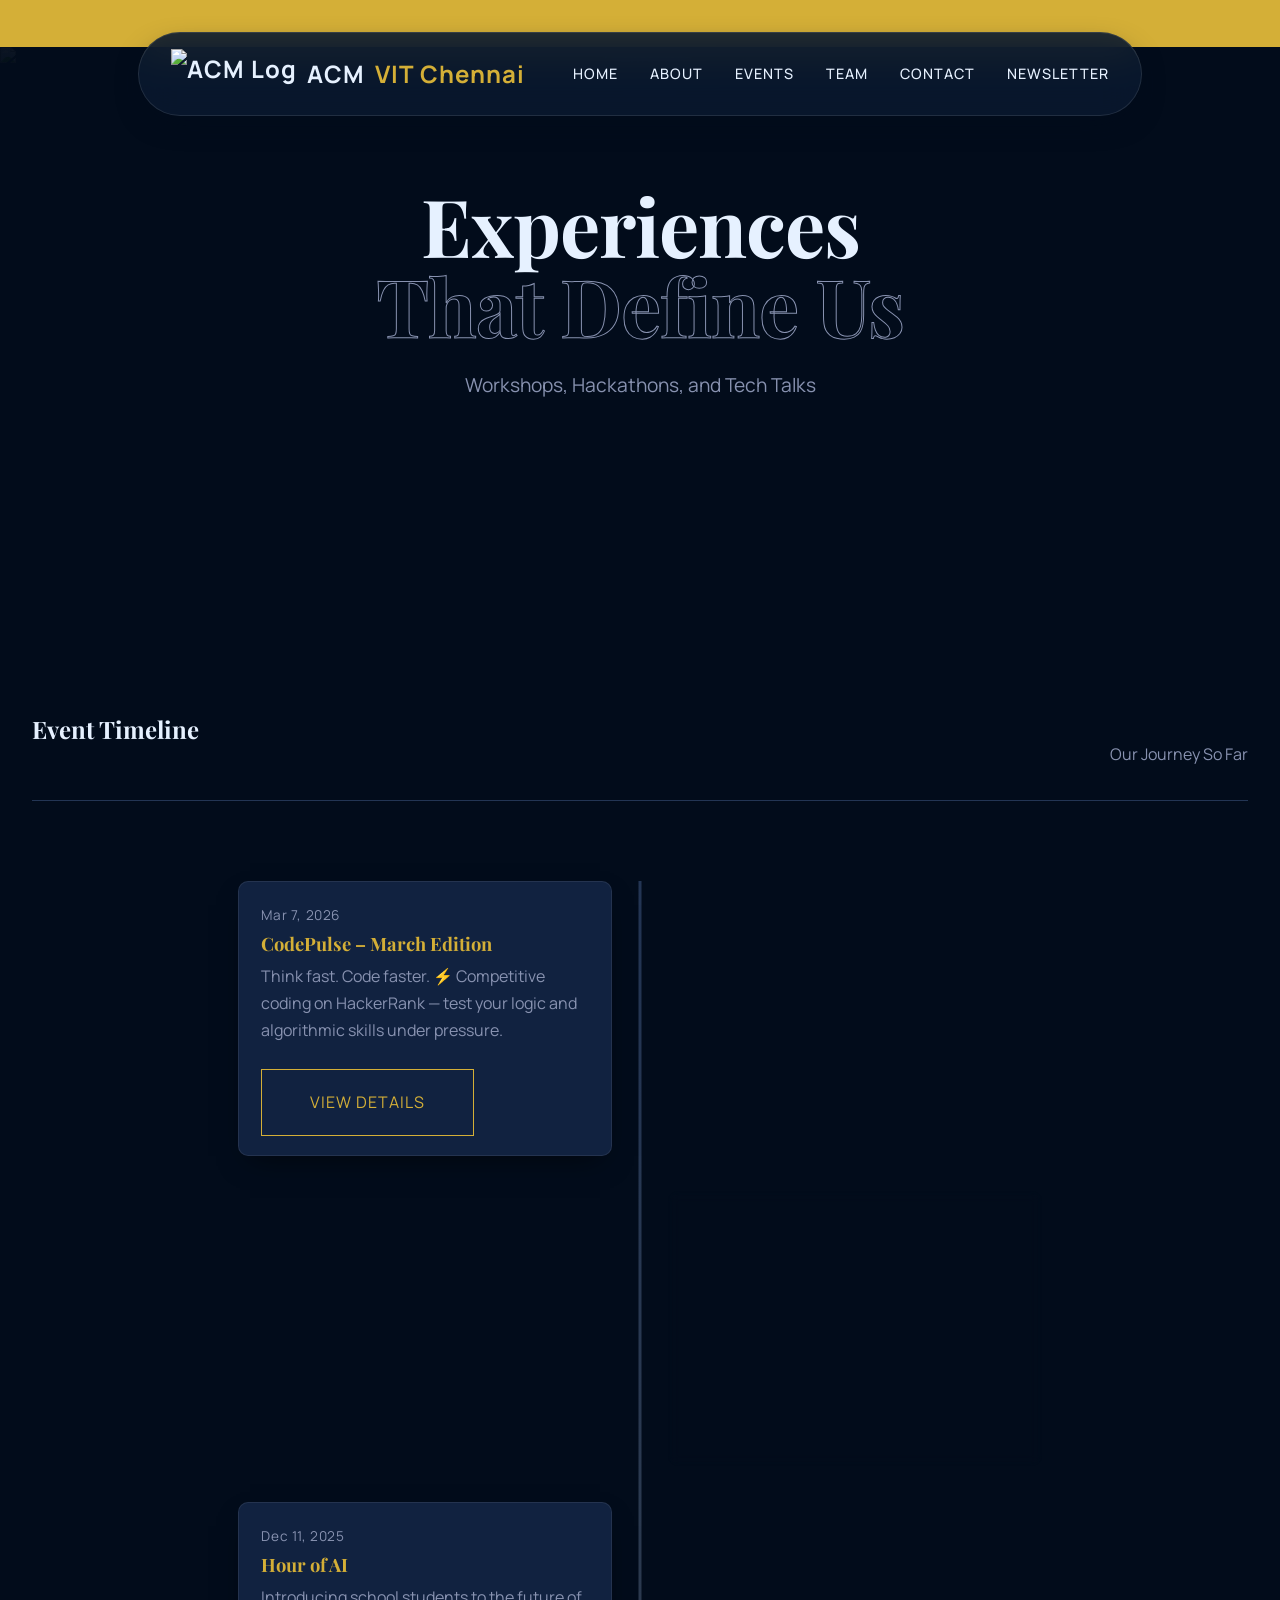
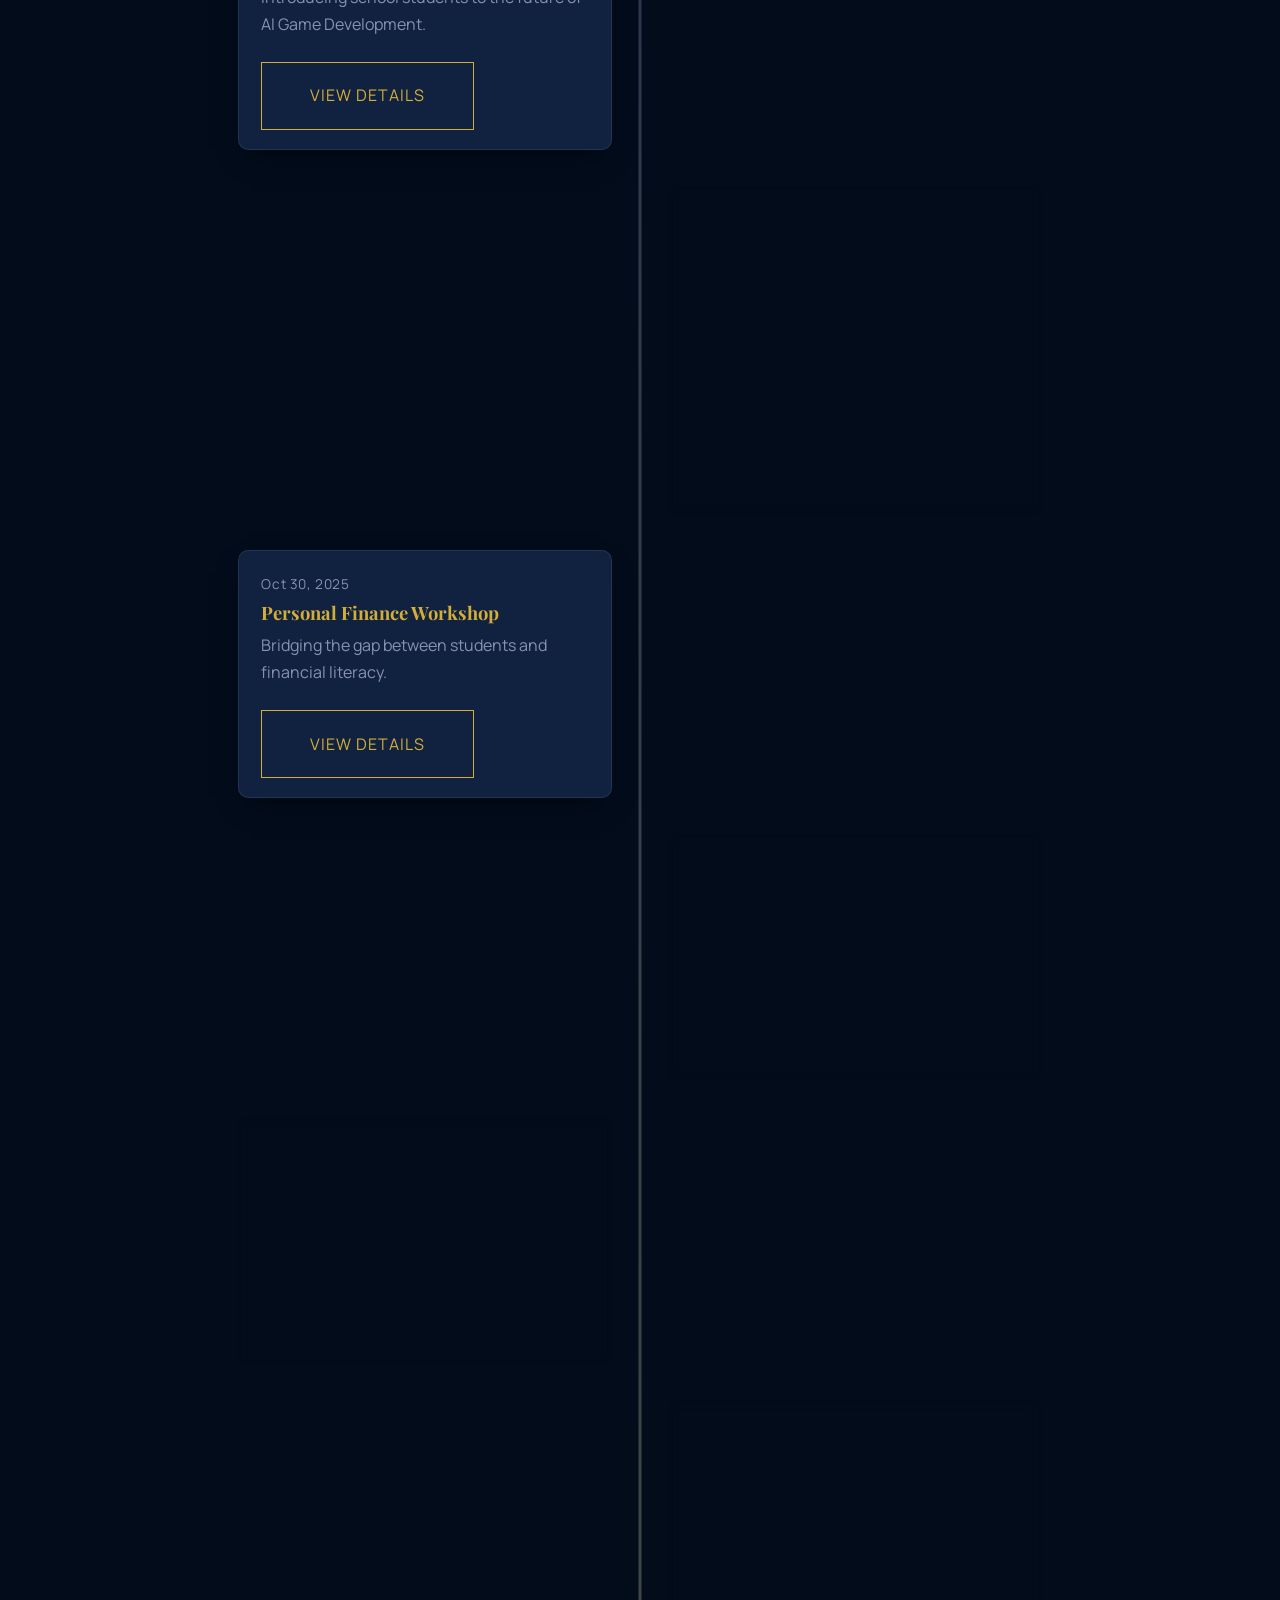
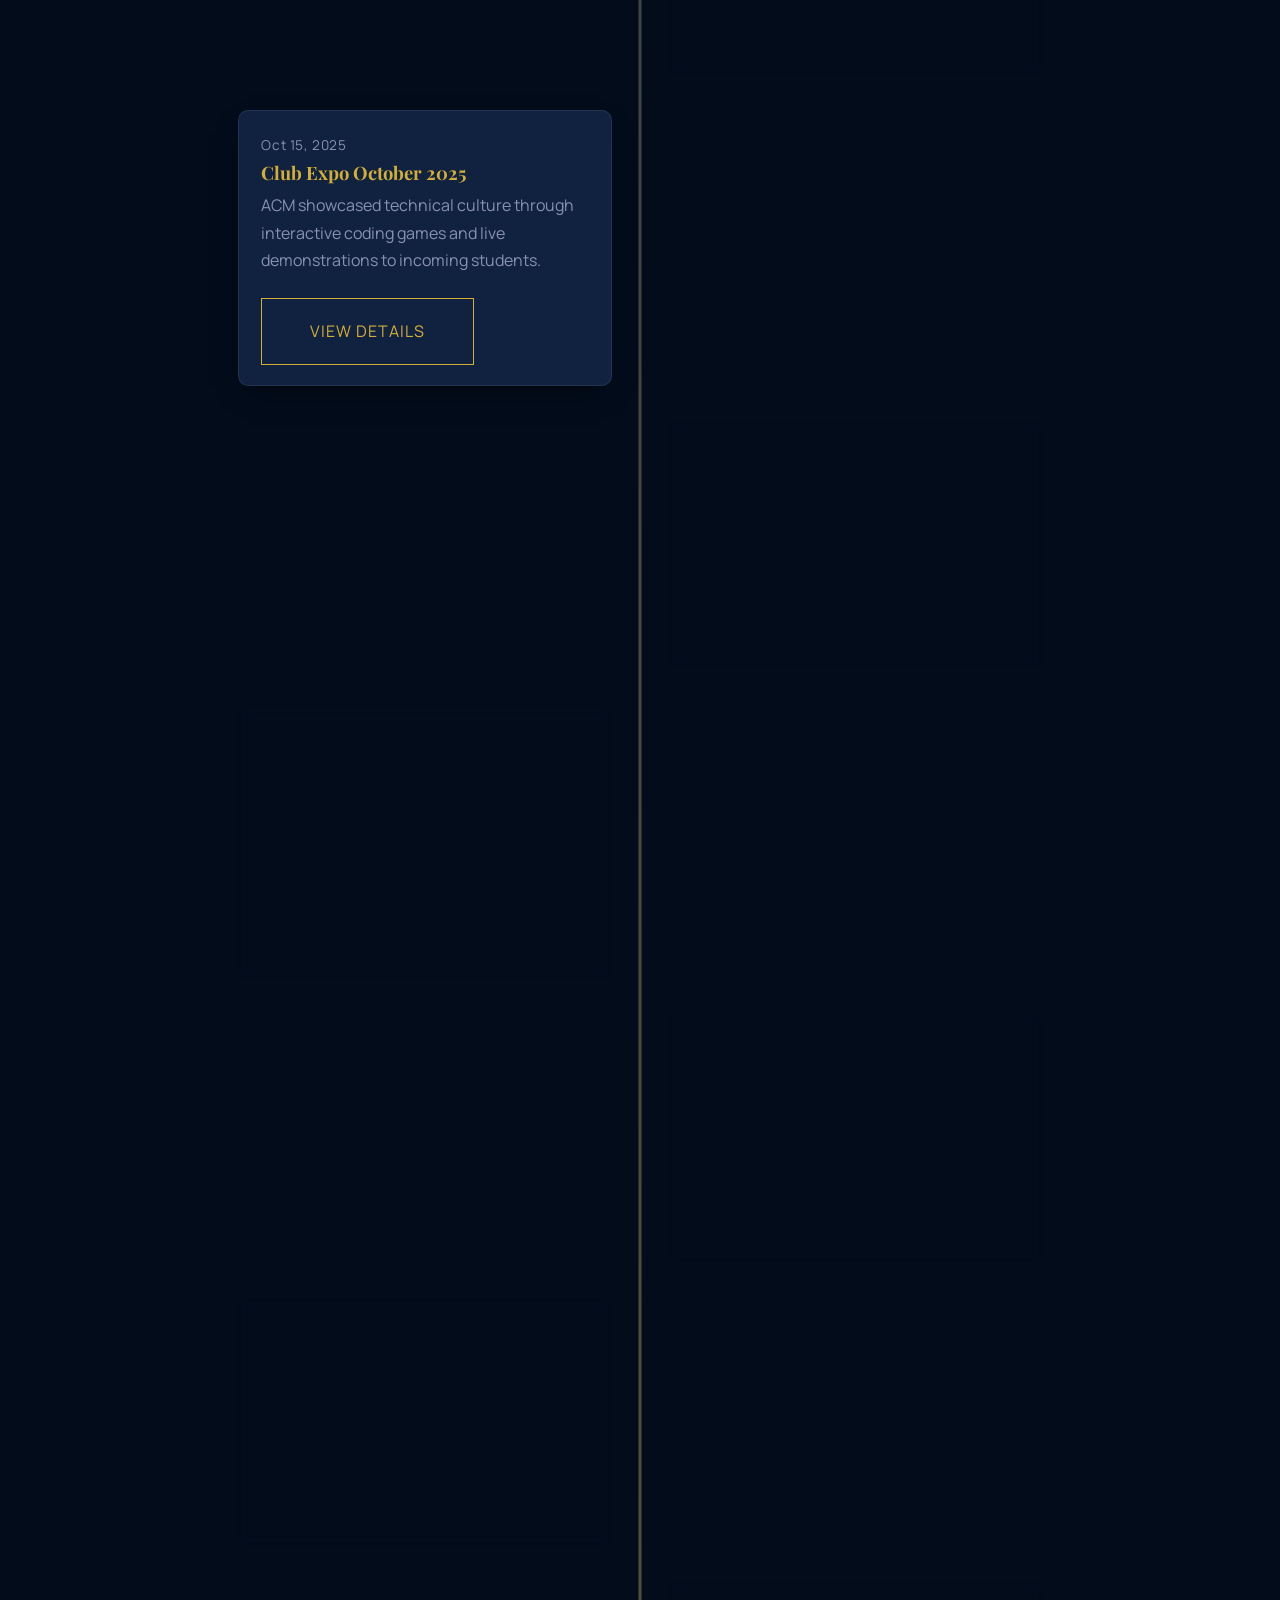
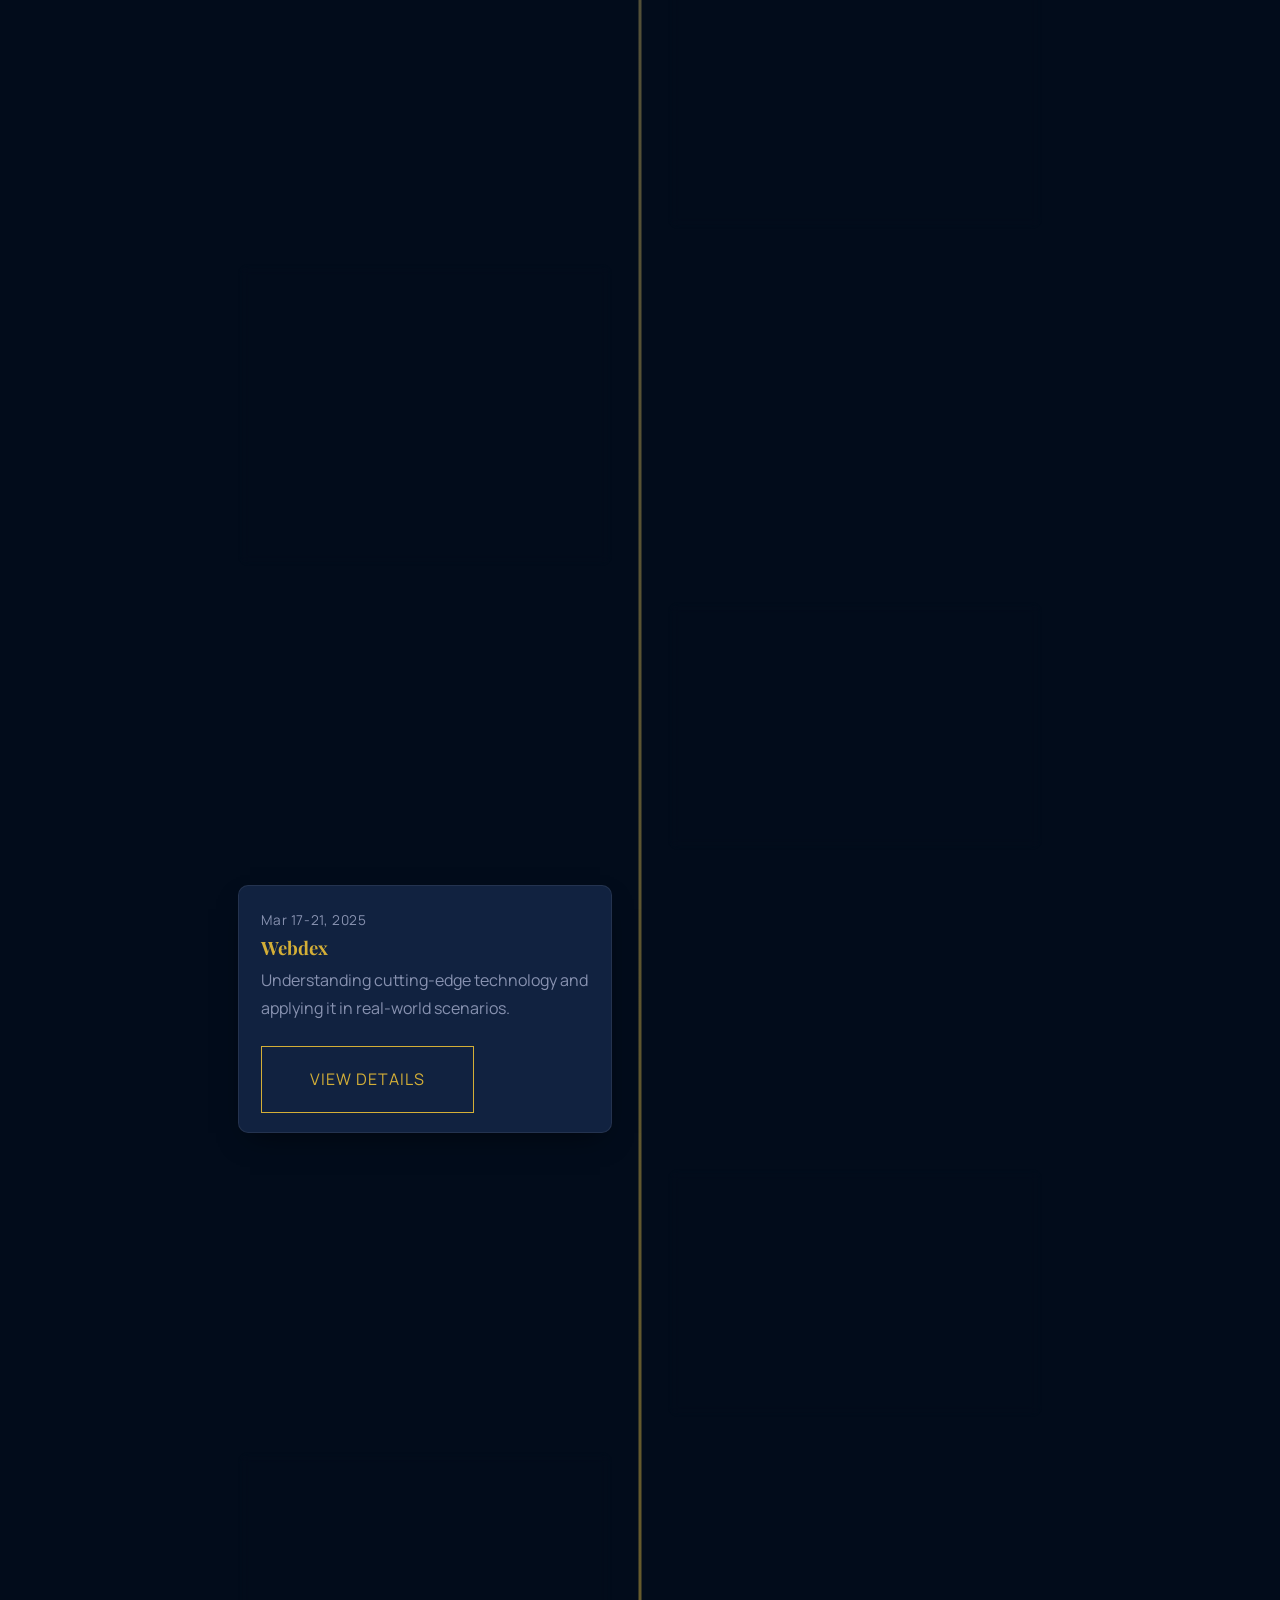
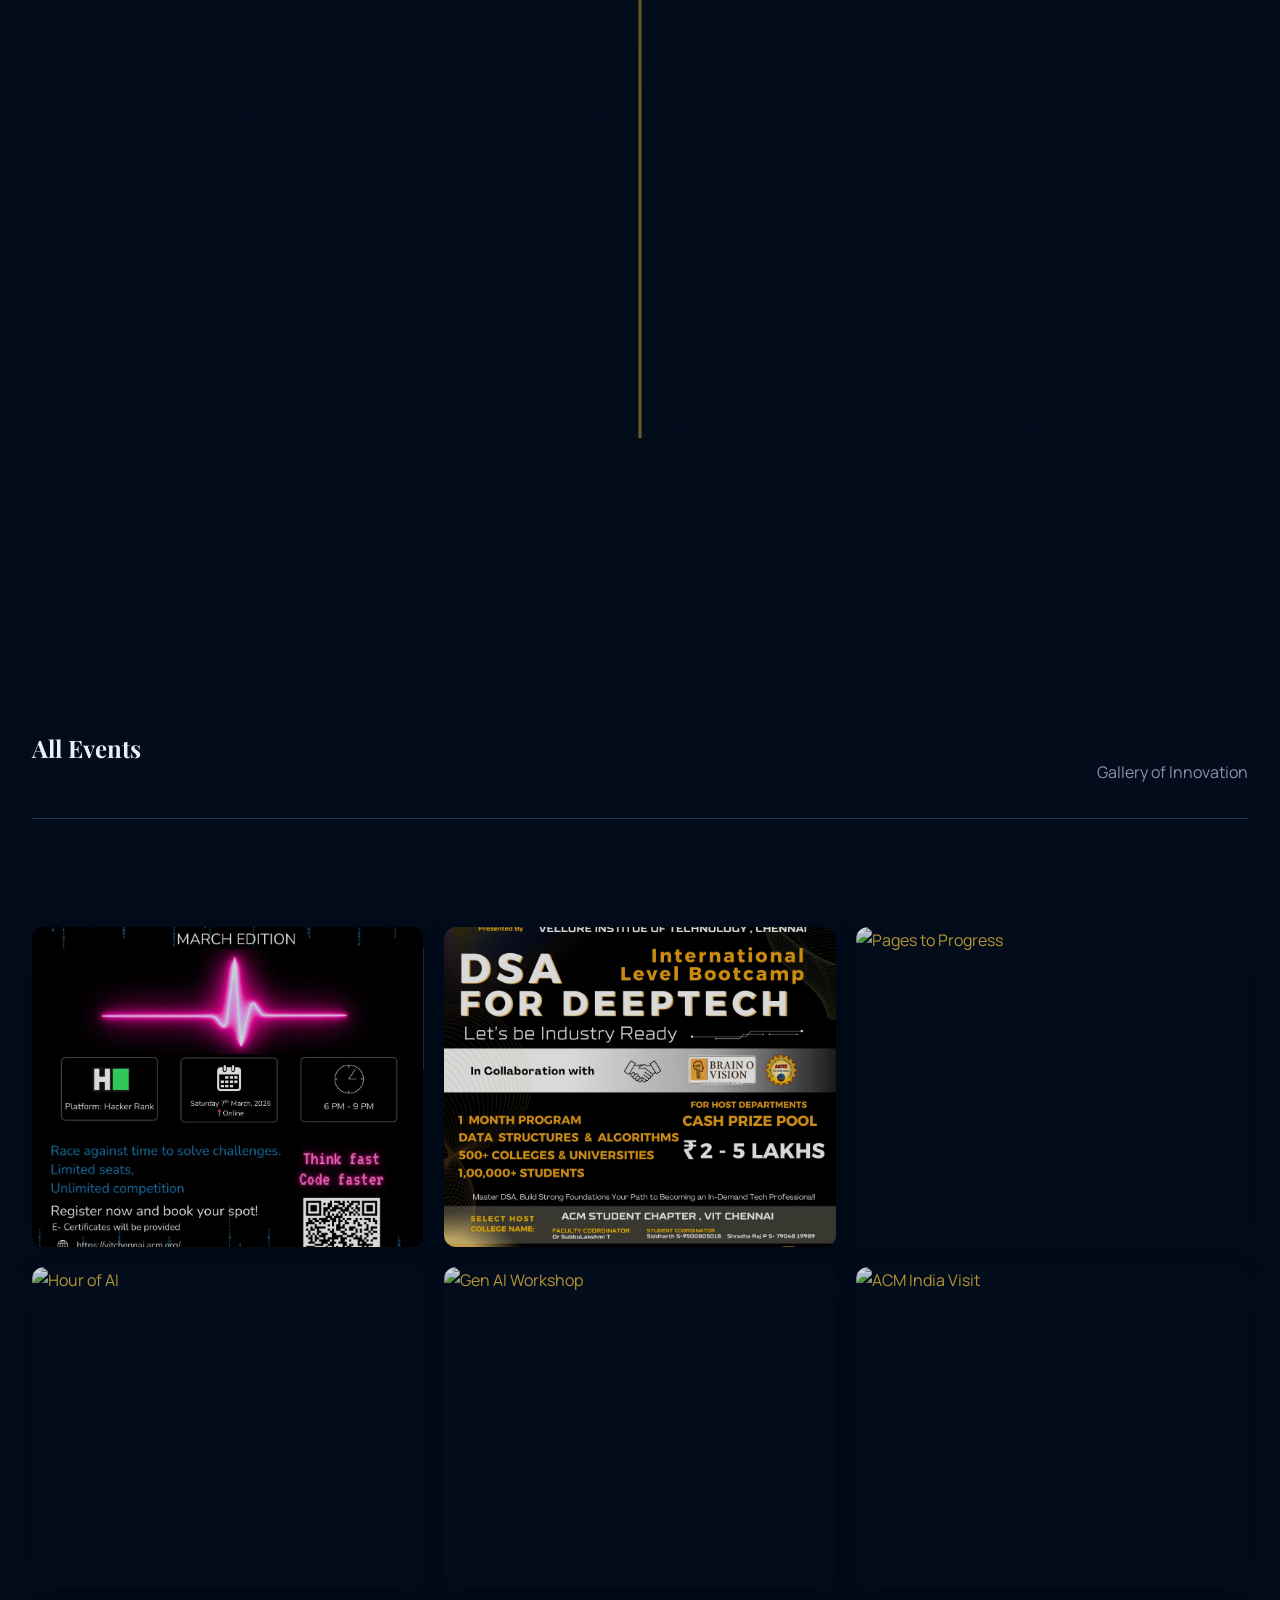
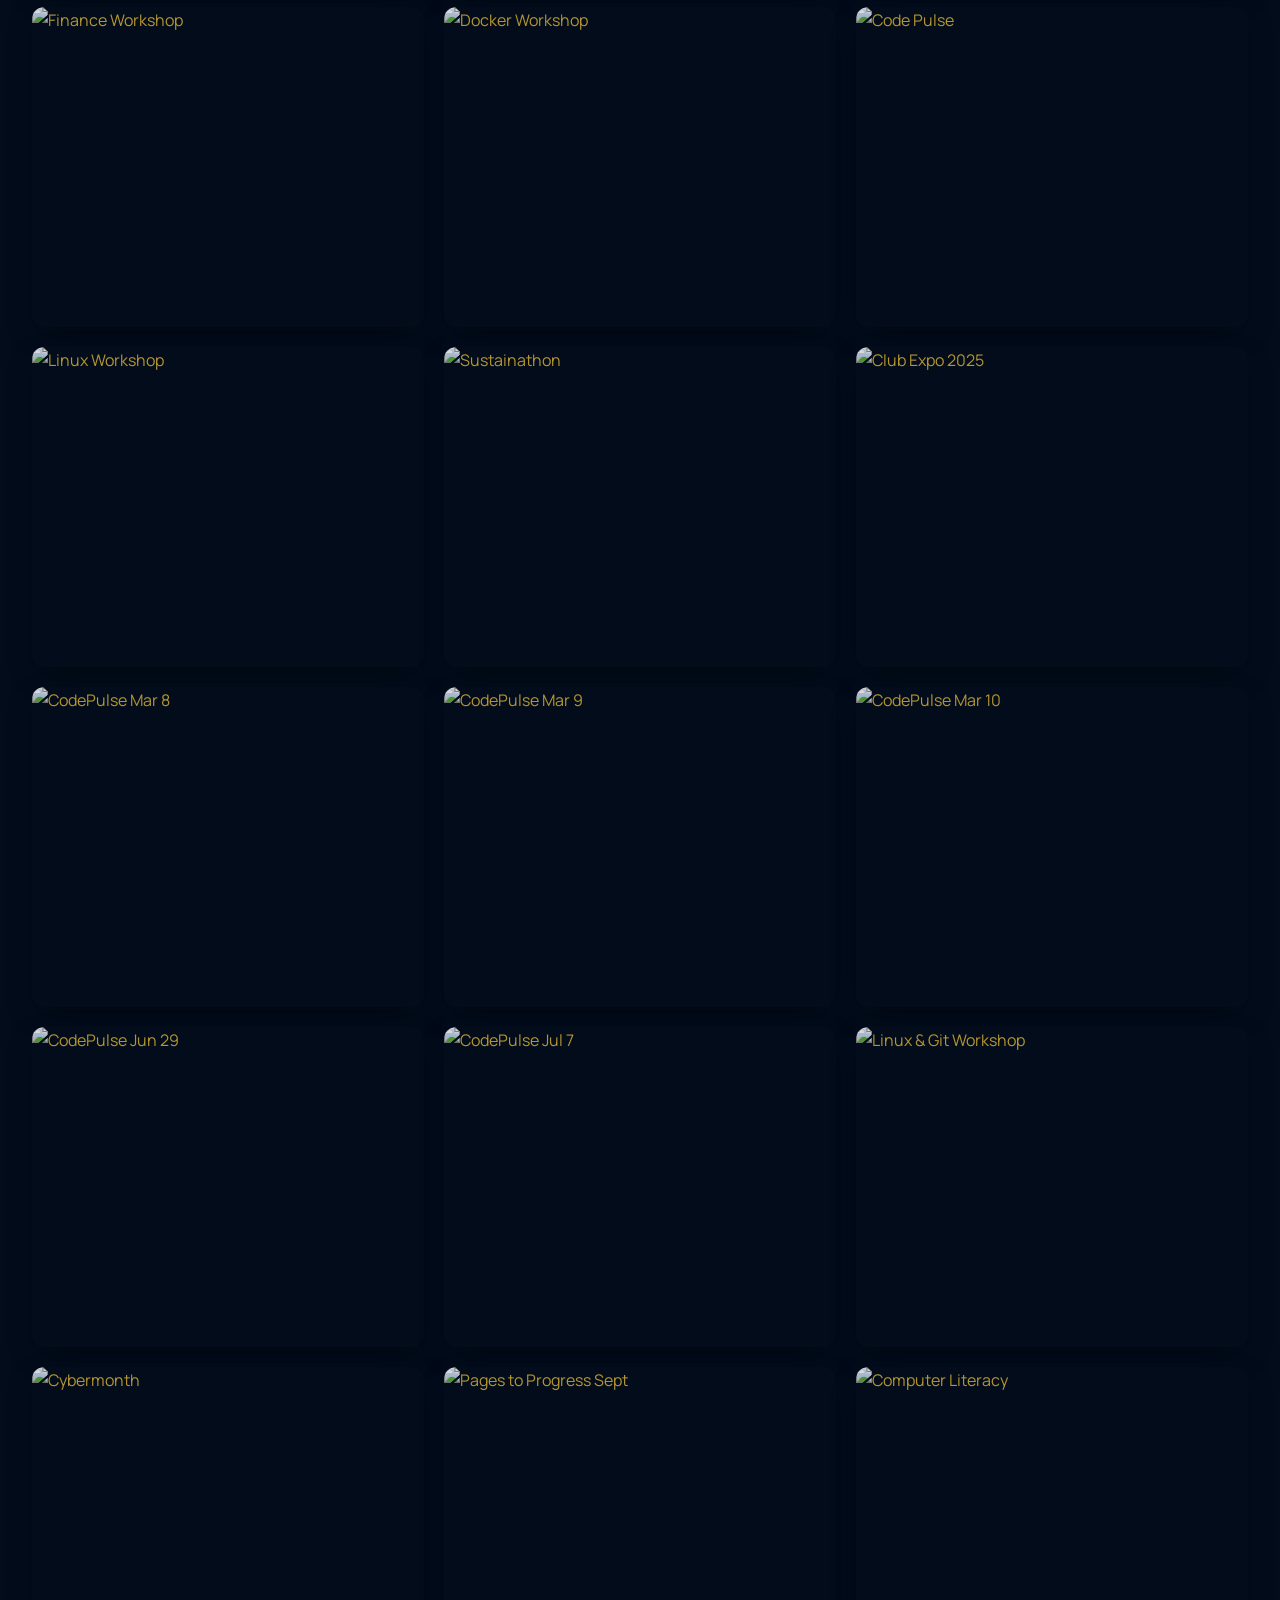
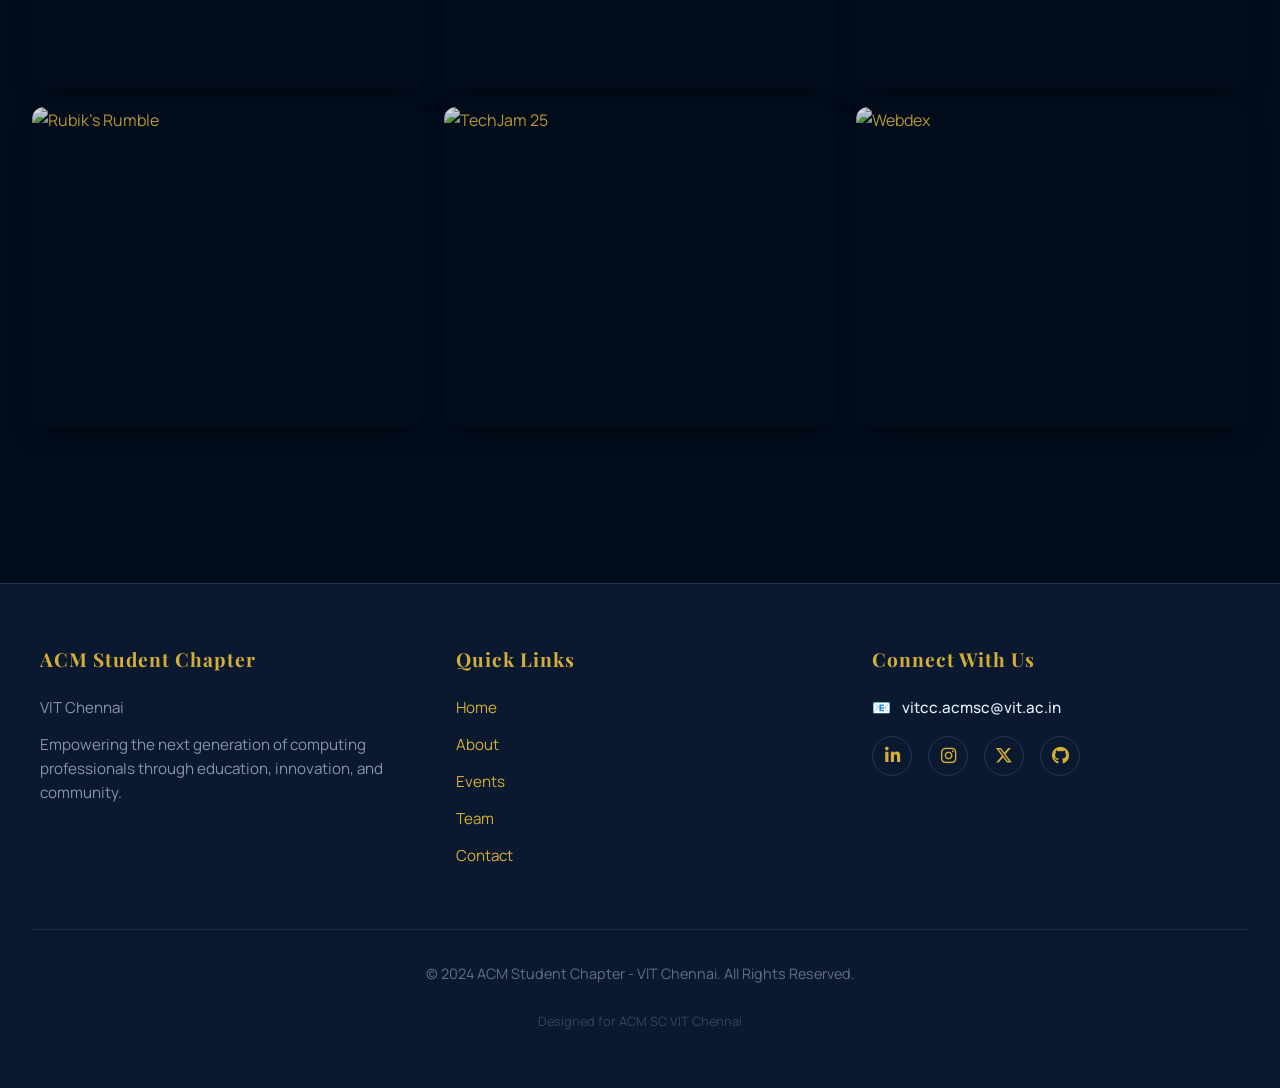
==== commit 3e9535d3: "Add CodePulse March 2026 event page and update events timeline" ====
--- a/events.html
+++ b/events.html
@@ -90,6 +90,16 @@
             <div class="timeline-container">
                 <div class="timeline-line"></div>
 
+                <!-- Event: CodePulse March 2026 -->
+                <div class="timeline-item">
+                    <div class="timeline-content">
+                        <span class="date">Mar 7, 2026</span>
+                        <h3>CodePulse – March Edition</h3>
+                        <p>Think fast. Code faster. ⚡ Competitive coding on HackerRank — test your logic and algorithmic skills under pressure.</p>
+                        <a href="events/code_pulse_march_2026.html" class="btn-luxury small">View Details</a>
+                    </div>
+                </div>
+
                 <!-- Event: DSA Bootcamp -->
                 <div class="timeline-item">
                     <div class="timeline-content">
@@ -298,6 +308,17 @@
             </div>
 
             <div class="luxury-gallery-grid">
+                <!-- Gallery Item: CodePulse March 2026 -->
+                <a href="events/code_pulse_march_2026.html" class="gallery-event-card">
+                    <div class="gallery-image-wrapper">
+                        <img src="images/Poster/Code_Pulse.webp" alt="CodePulse March 2026">
+                        <div class="gallery-overlay">
+                            <h3>CodePulse – March Edition</h3>
+                            <span class="btn-gallery">View Details</span>
+                        </div>
+                    </div>
+                </a>
+
                 <!-- Gallery Item: DSA Bootcamp -->
                             <a href="events/dsa_bootcamp.html" class="gallery-event-card">
                                 <div class="gallery-image-wrapper">
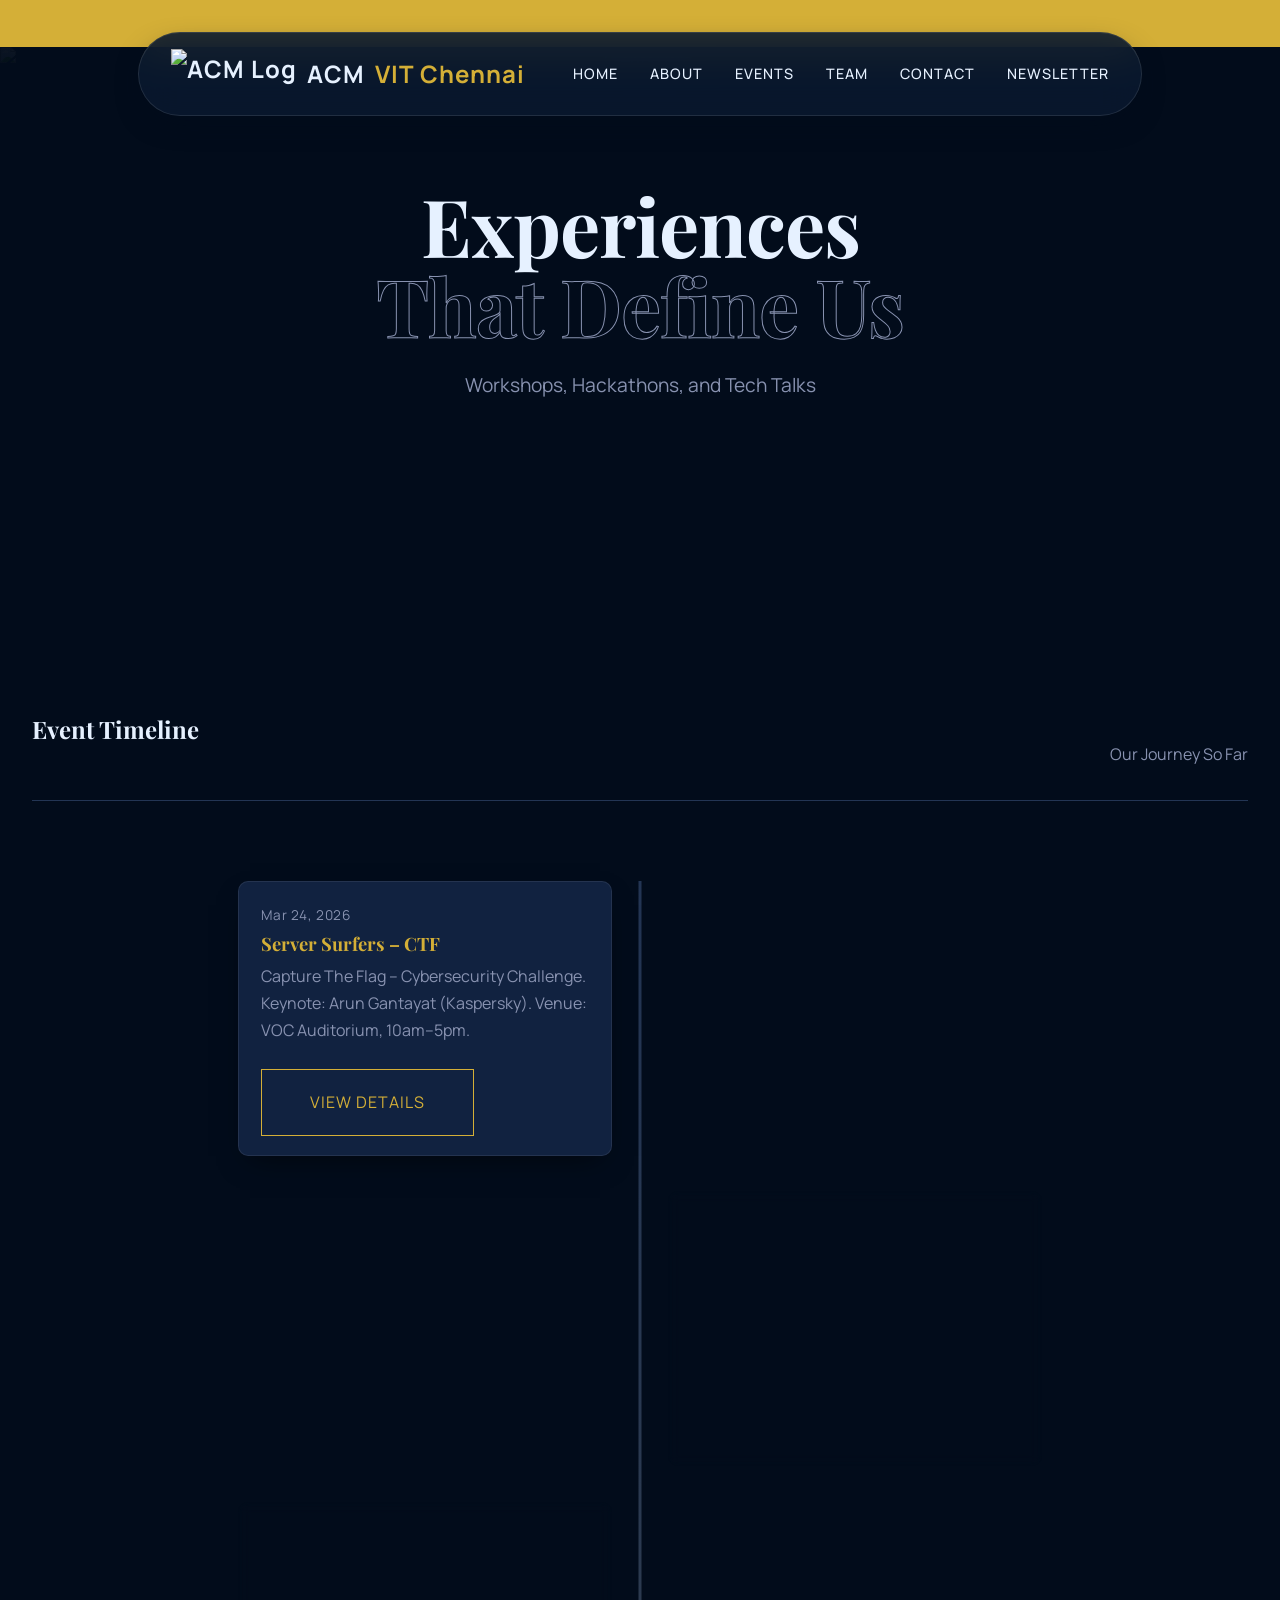
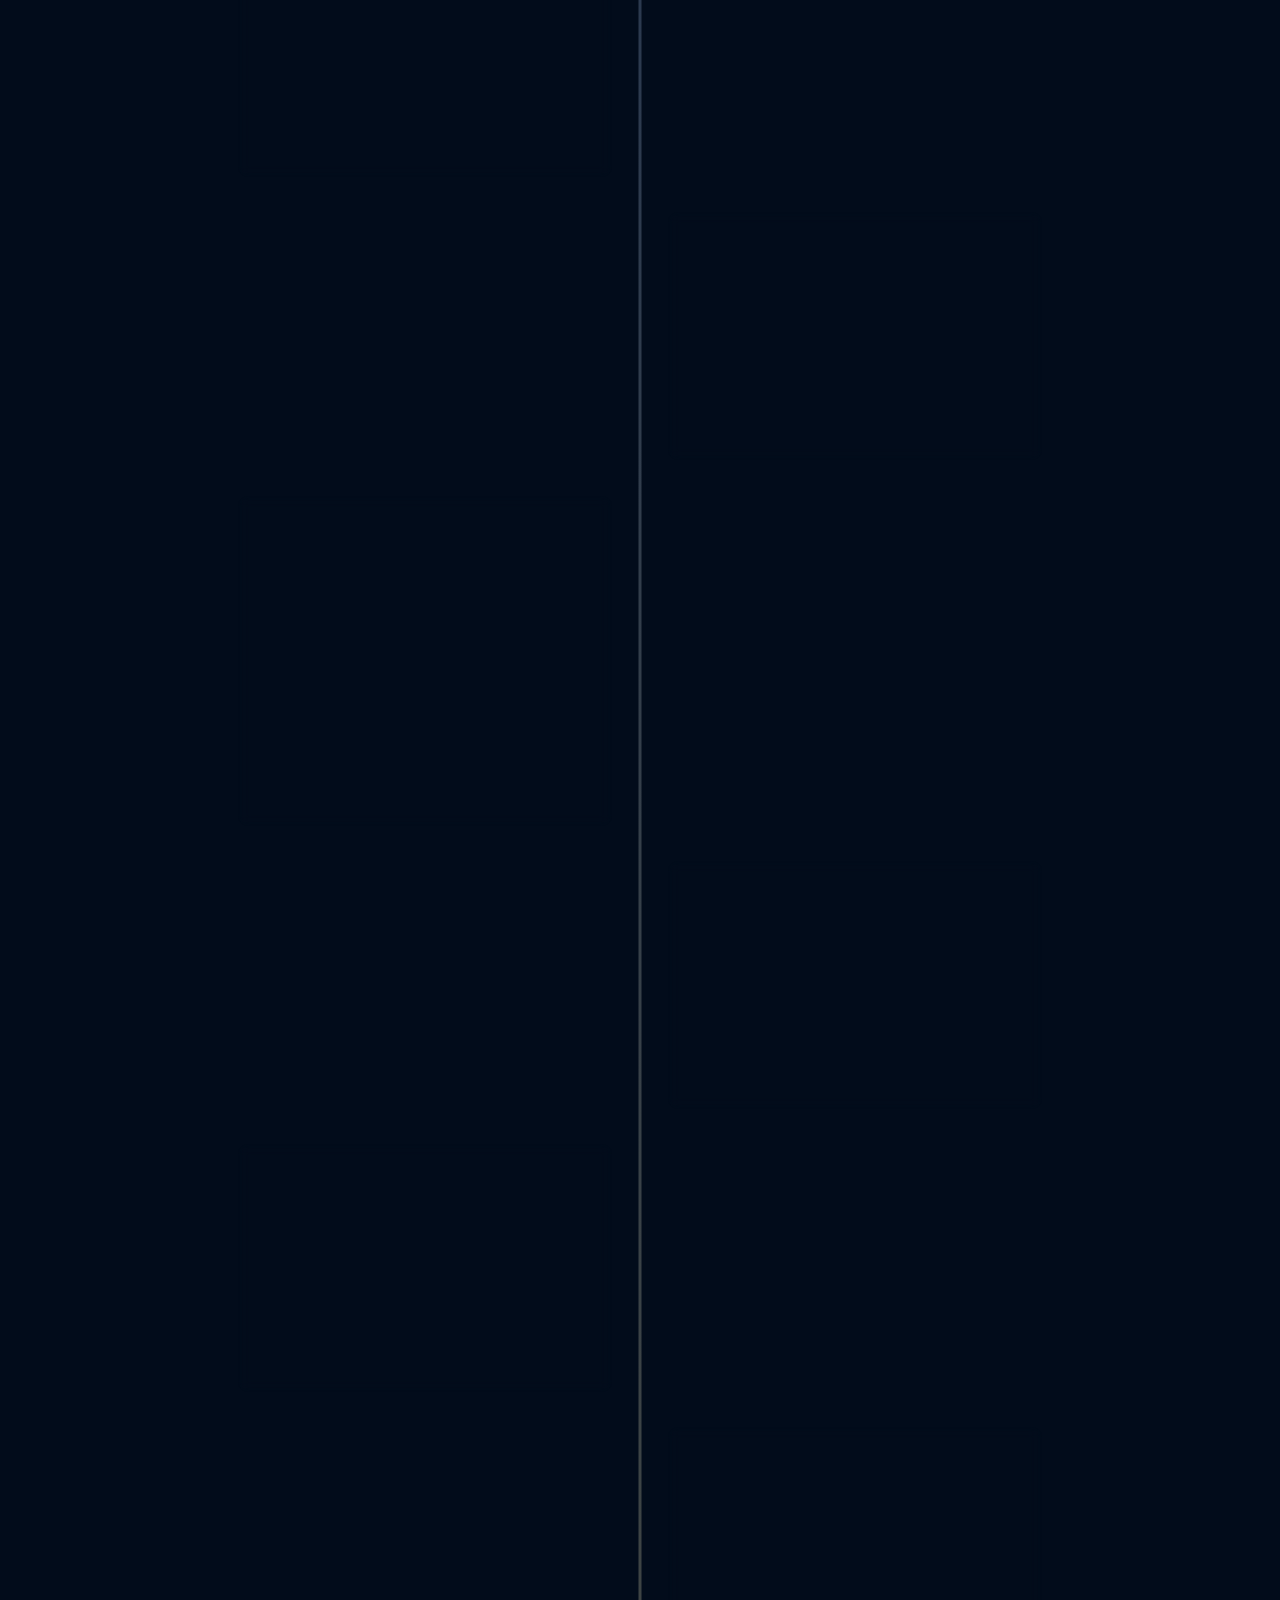
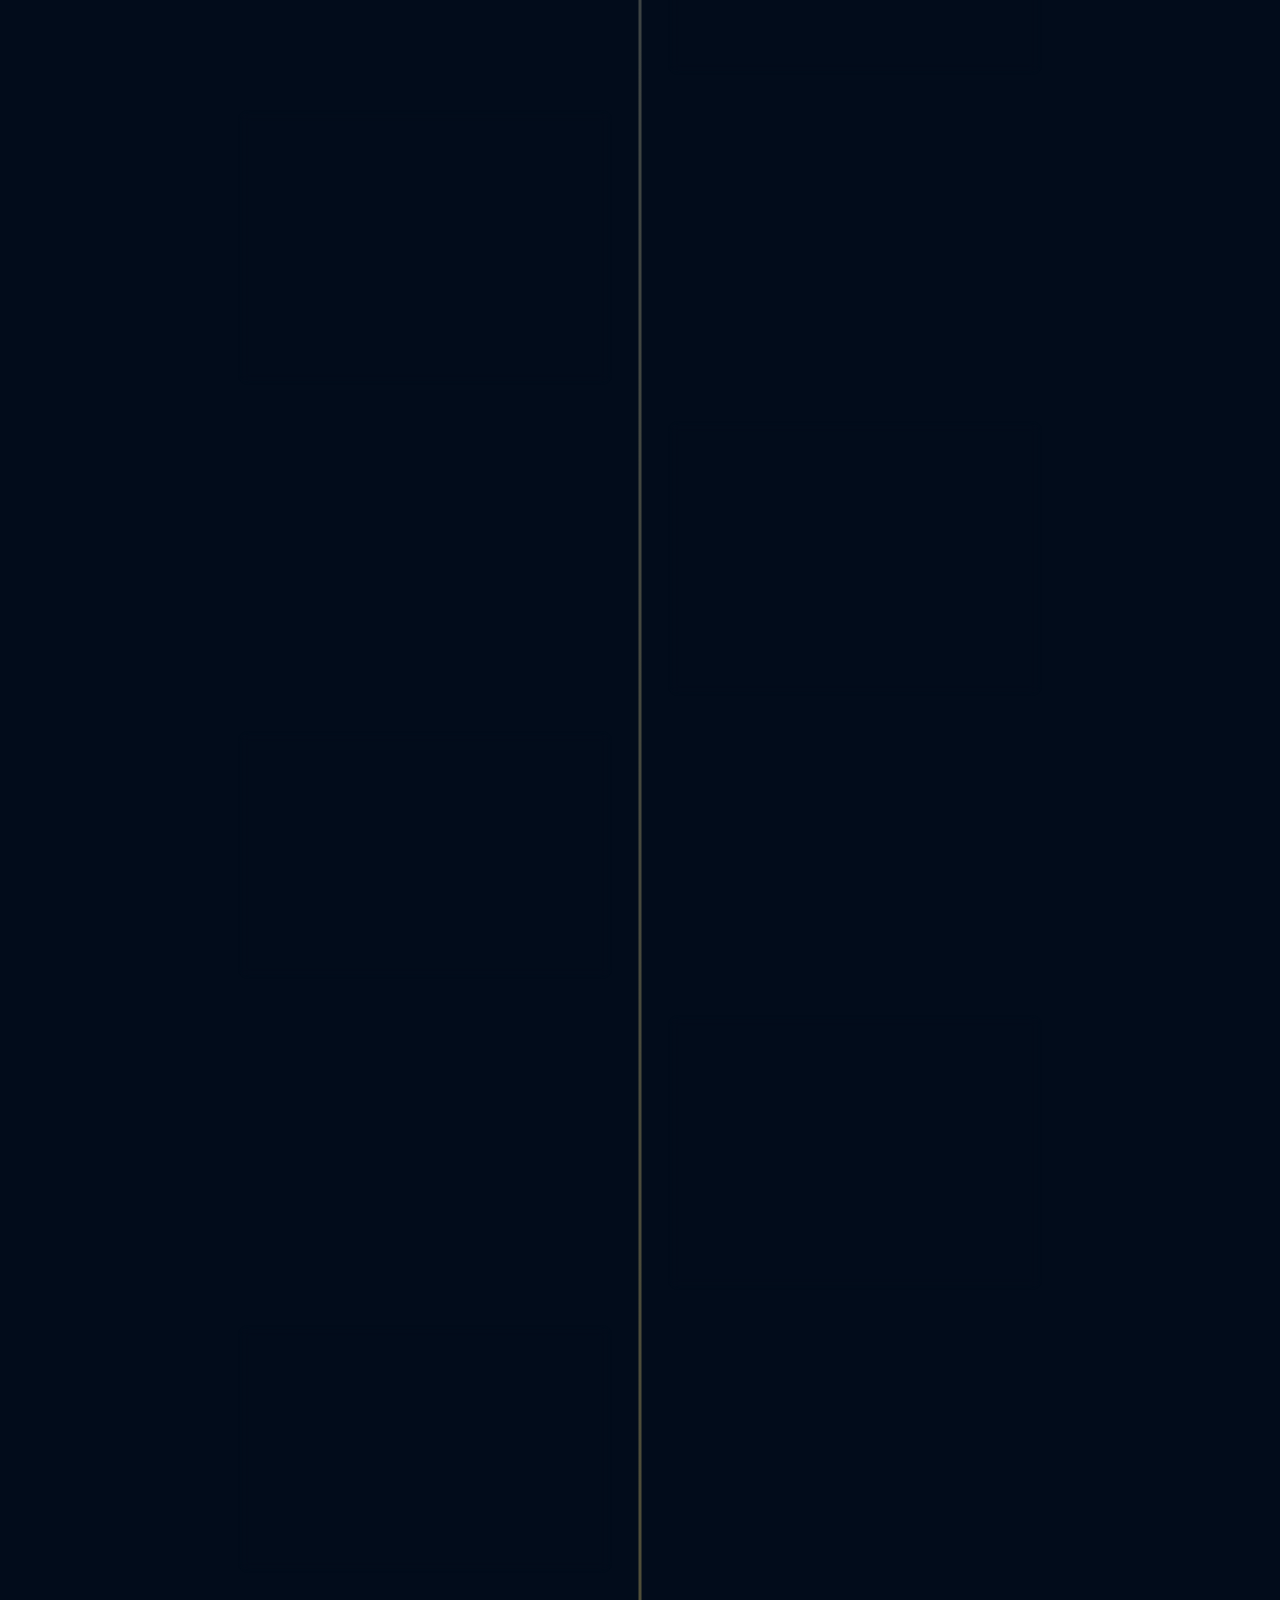
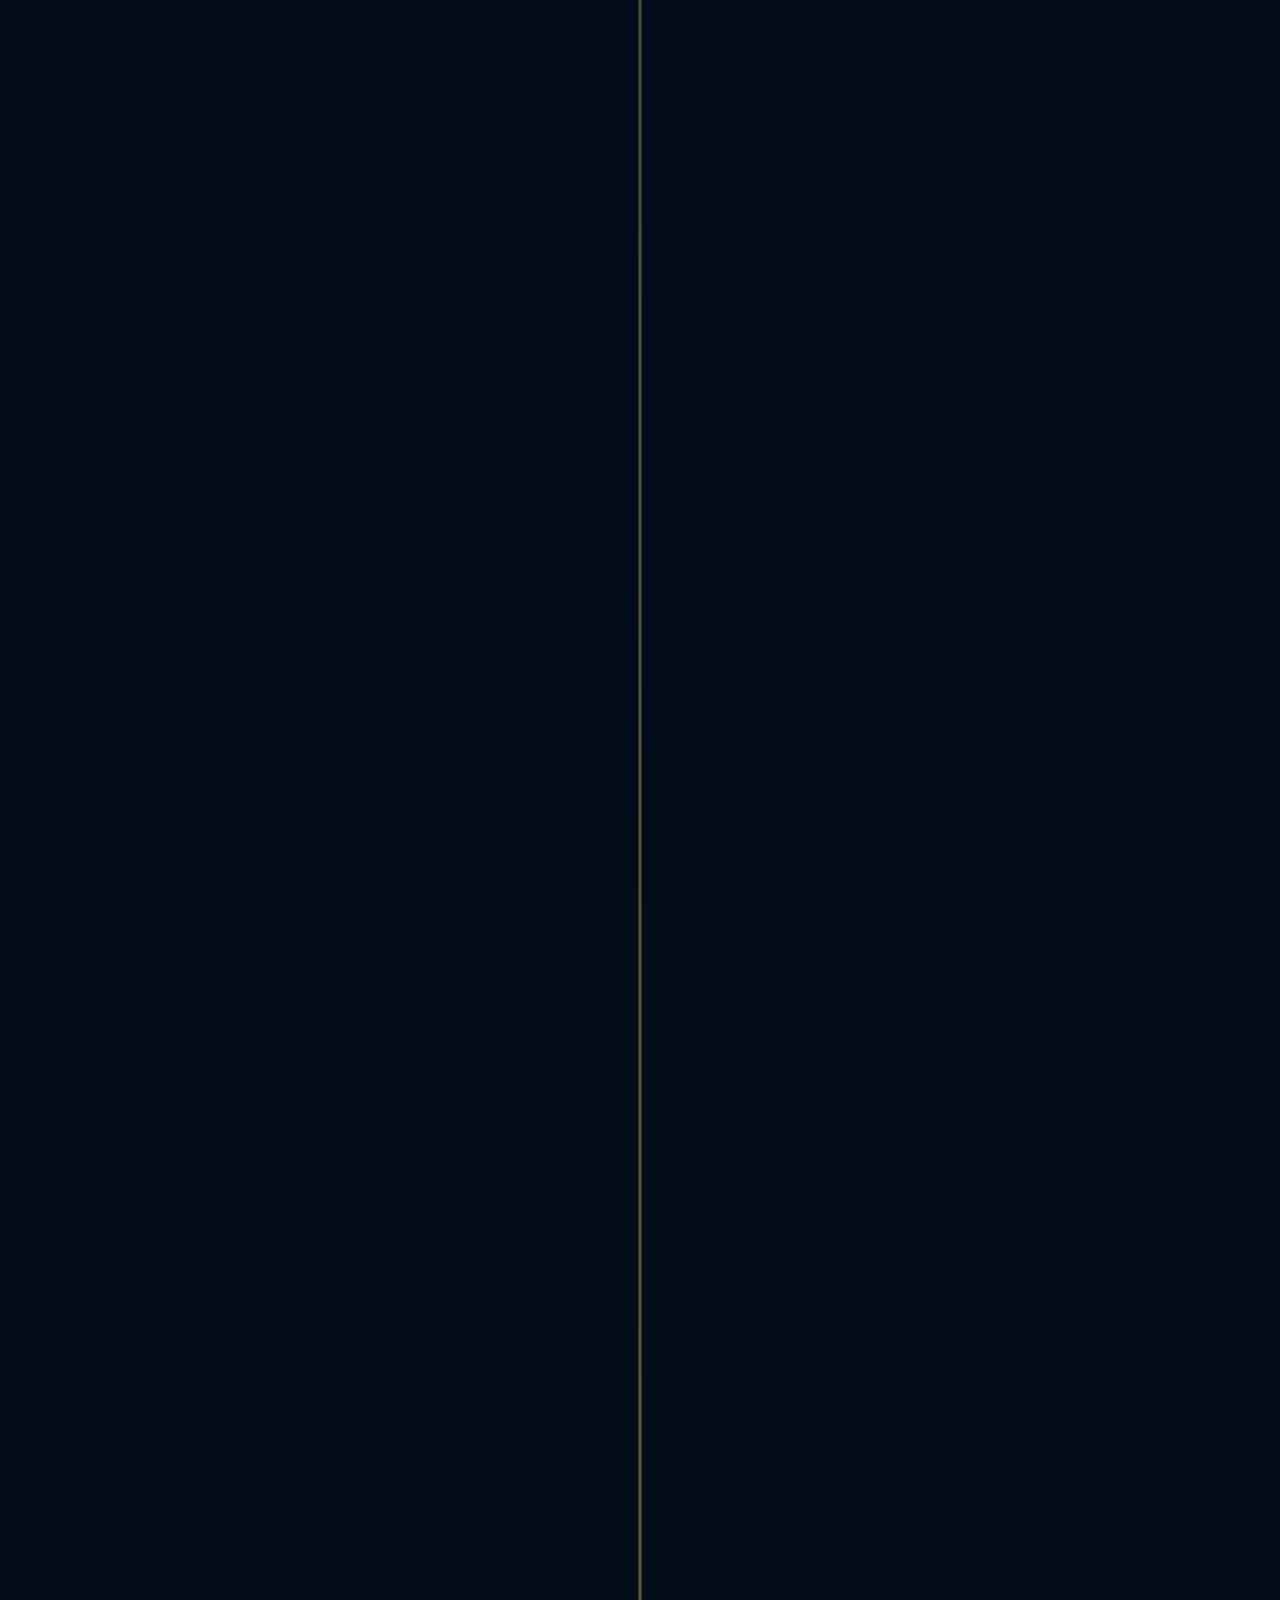
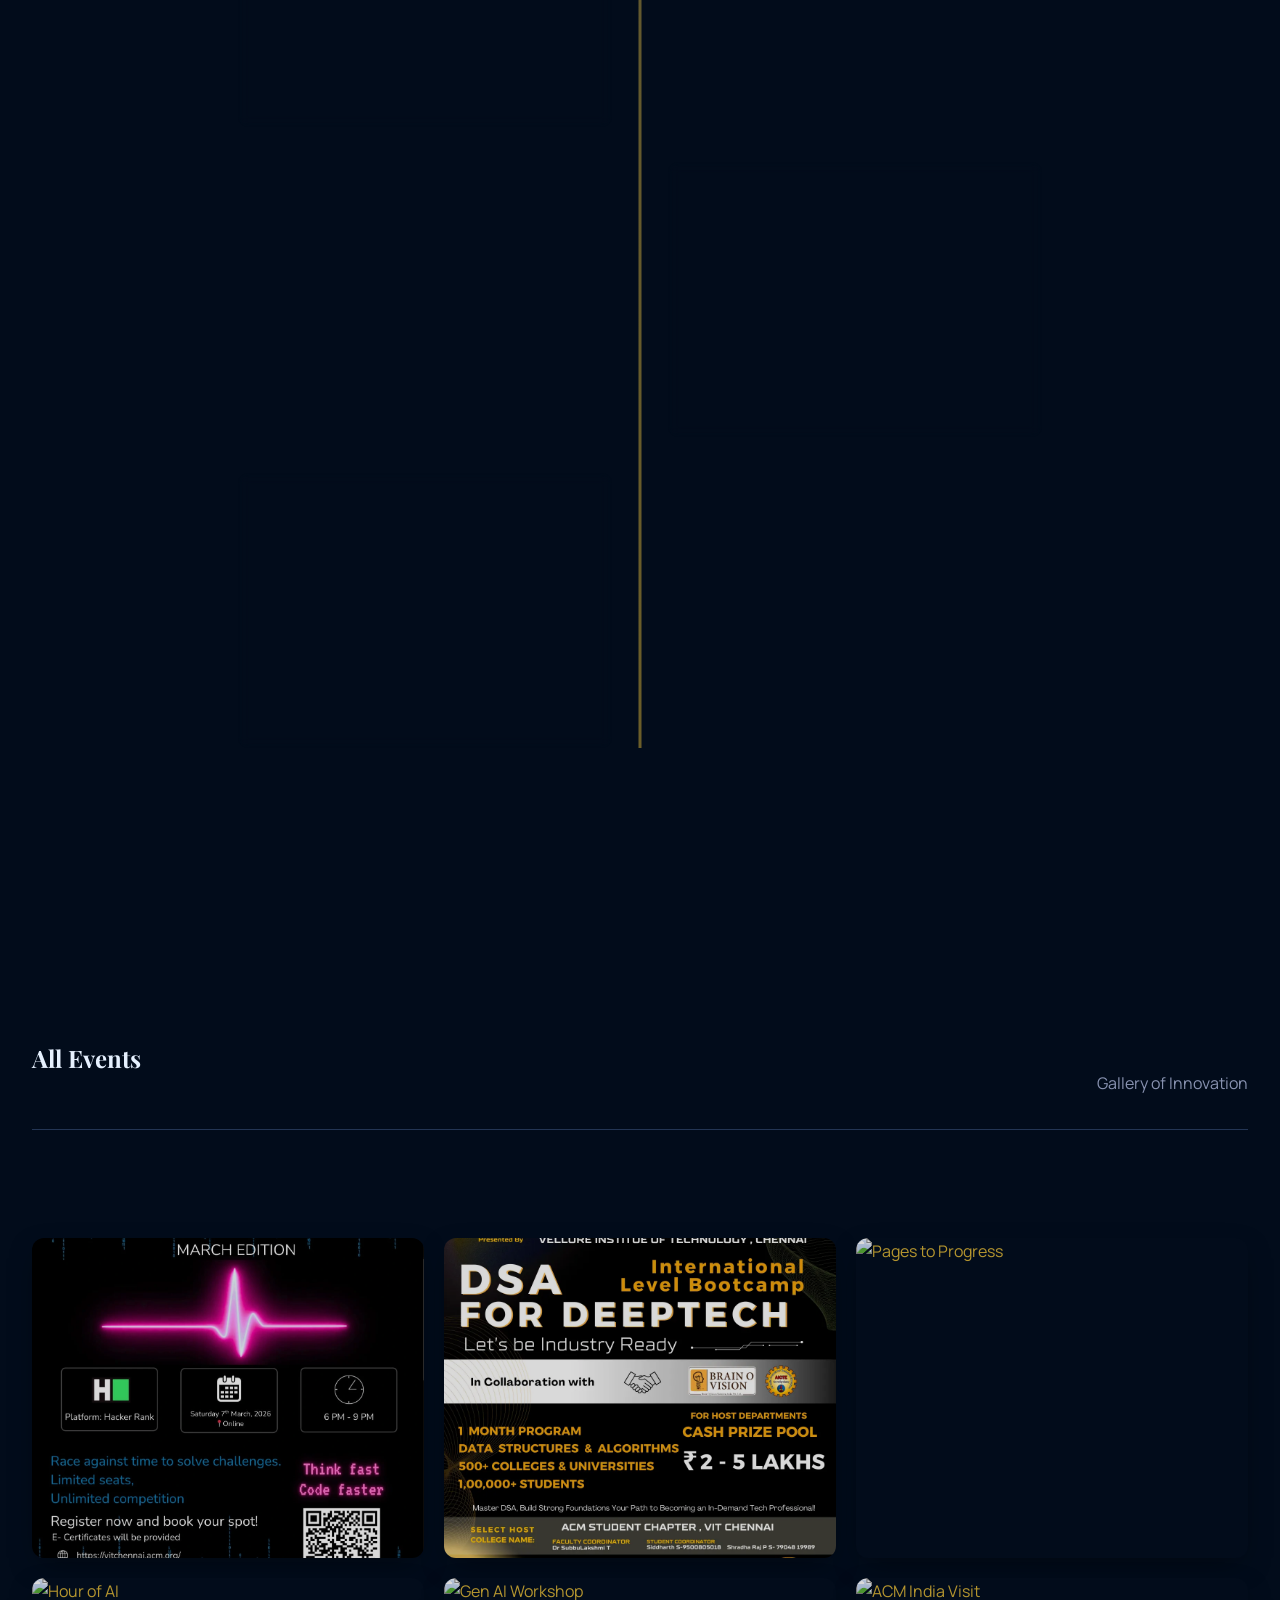
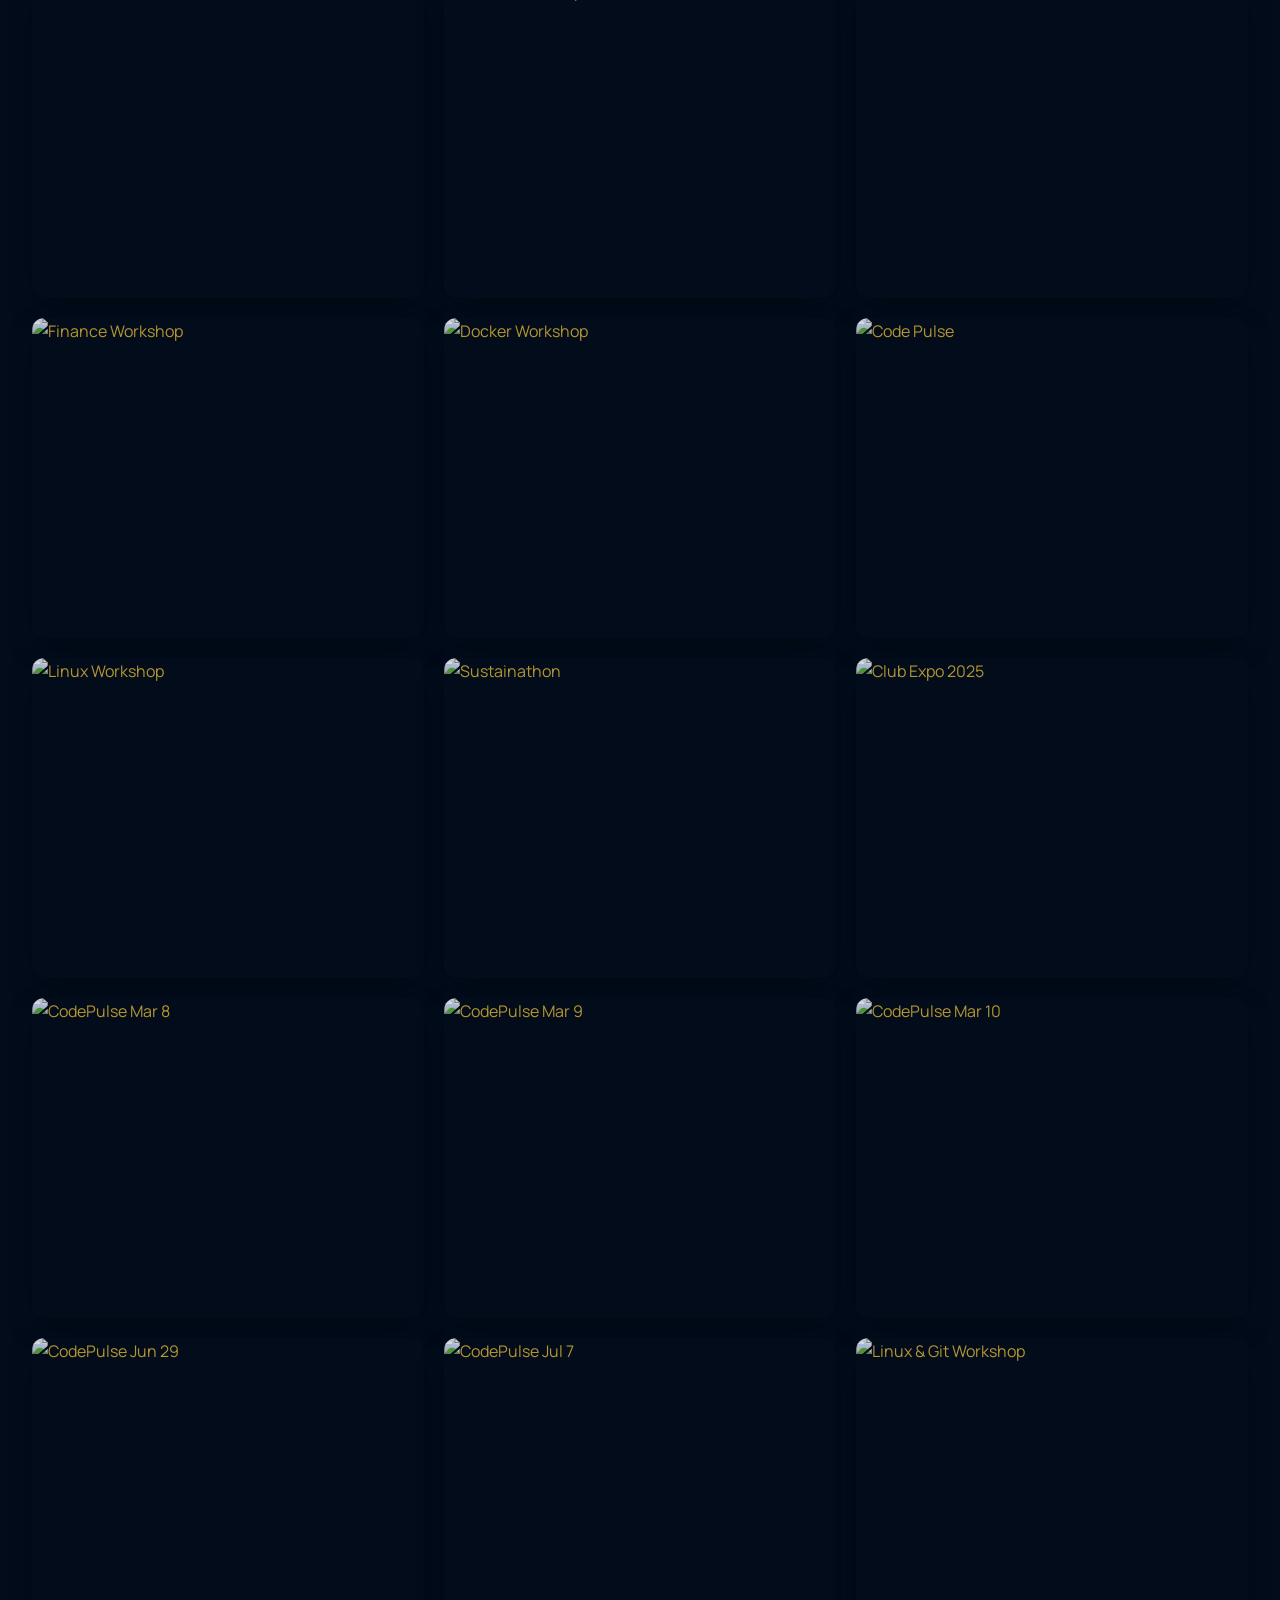
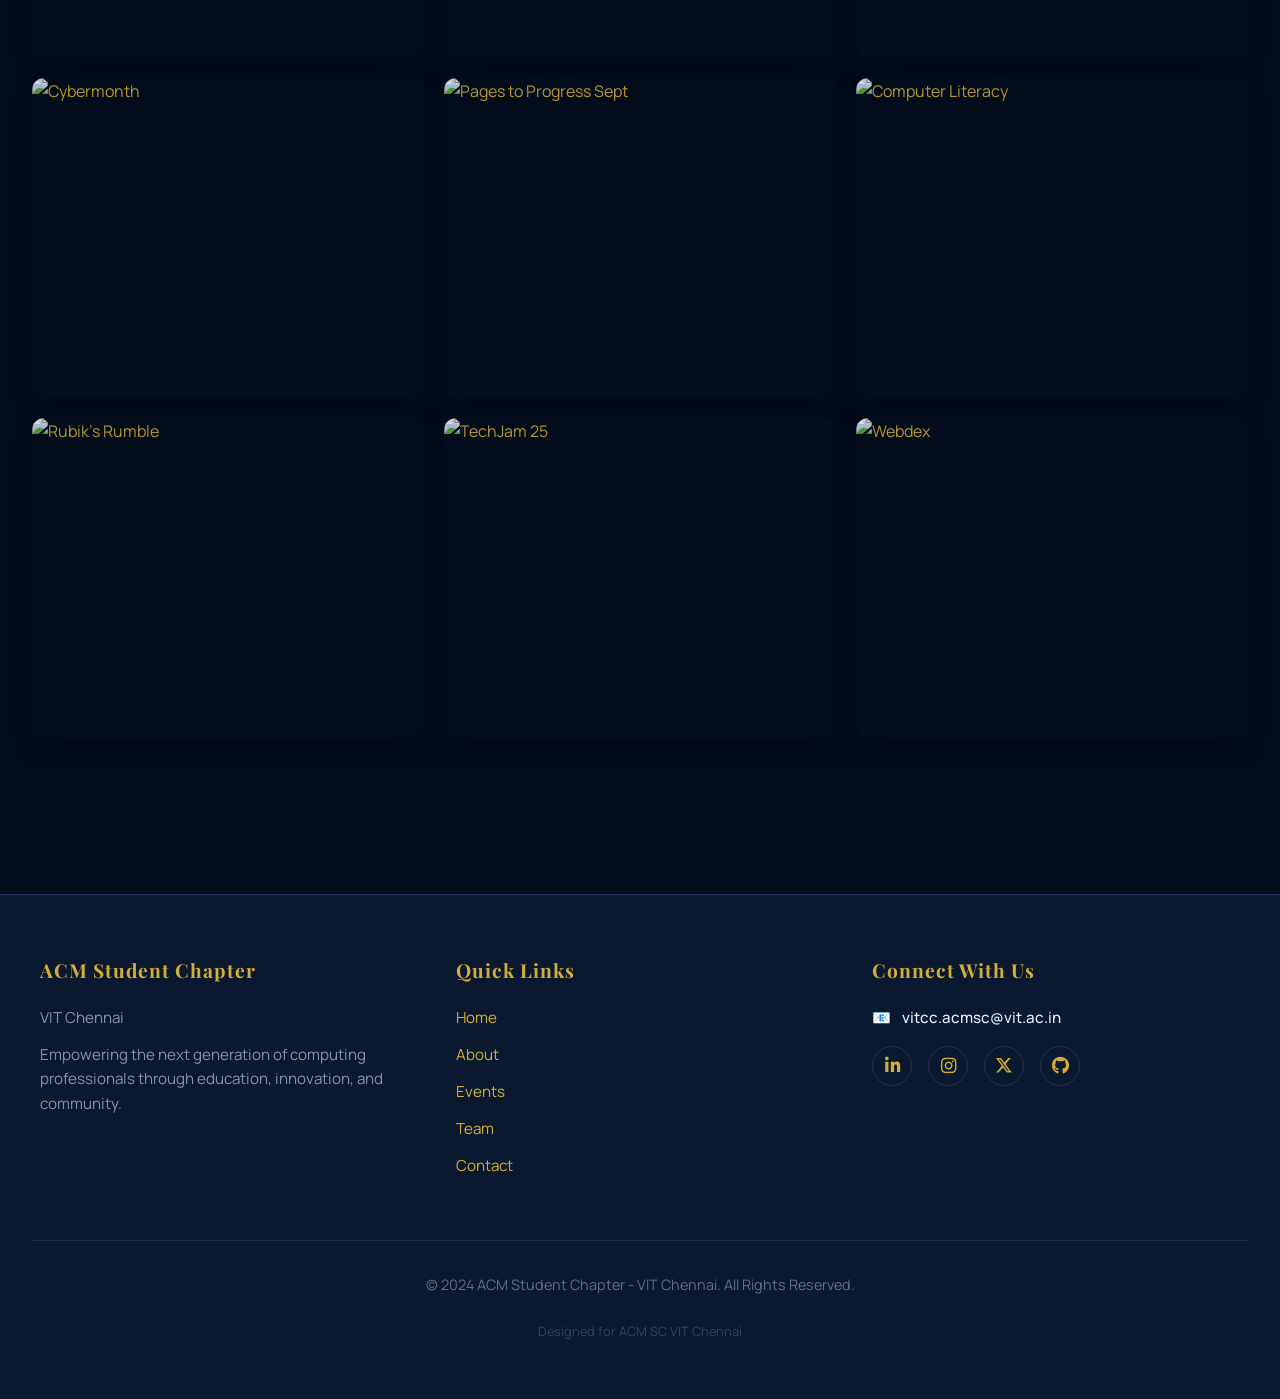
==== commit 92487cb5: "Update events and homepage with new CTF and CodePulse events" ====
--- a/events.html
+++ b/events.html
@@ -90,6 +90,16 @@
             <div class="timeline-container">
                 <div class="timeline-line"></div>
 
+                <!-- Event: Server Surfers CTF -->
+                <div class="timeline-item">
+                    <div class="timeline-content">
+                        <span class="date">Mar 24, 2026</span>
+                        <h3>Server Surfers – CTF</h3>
+                        <p>Capture The Flag – Cybersecurity Challenge. Keynote: Arun Gantayat (Kaspersky). Venue: VOC Auditorium, 10am–5pm.</p>
+                        <a href="events/server_surfers.html" class="btn-luxury small">View Details</a>
+                    </div>
+                </div>
+
                 <!-- Event: CodePulse March 2026 -->
                 <div class="timeline-item">
                     <div class="timeline-content">
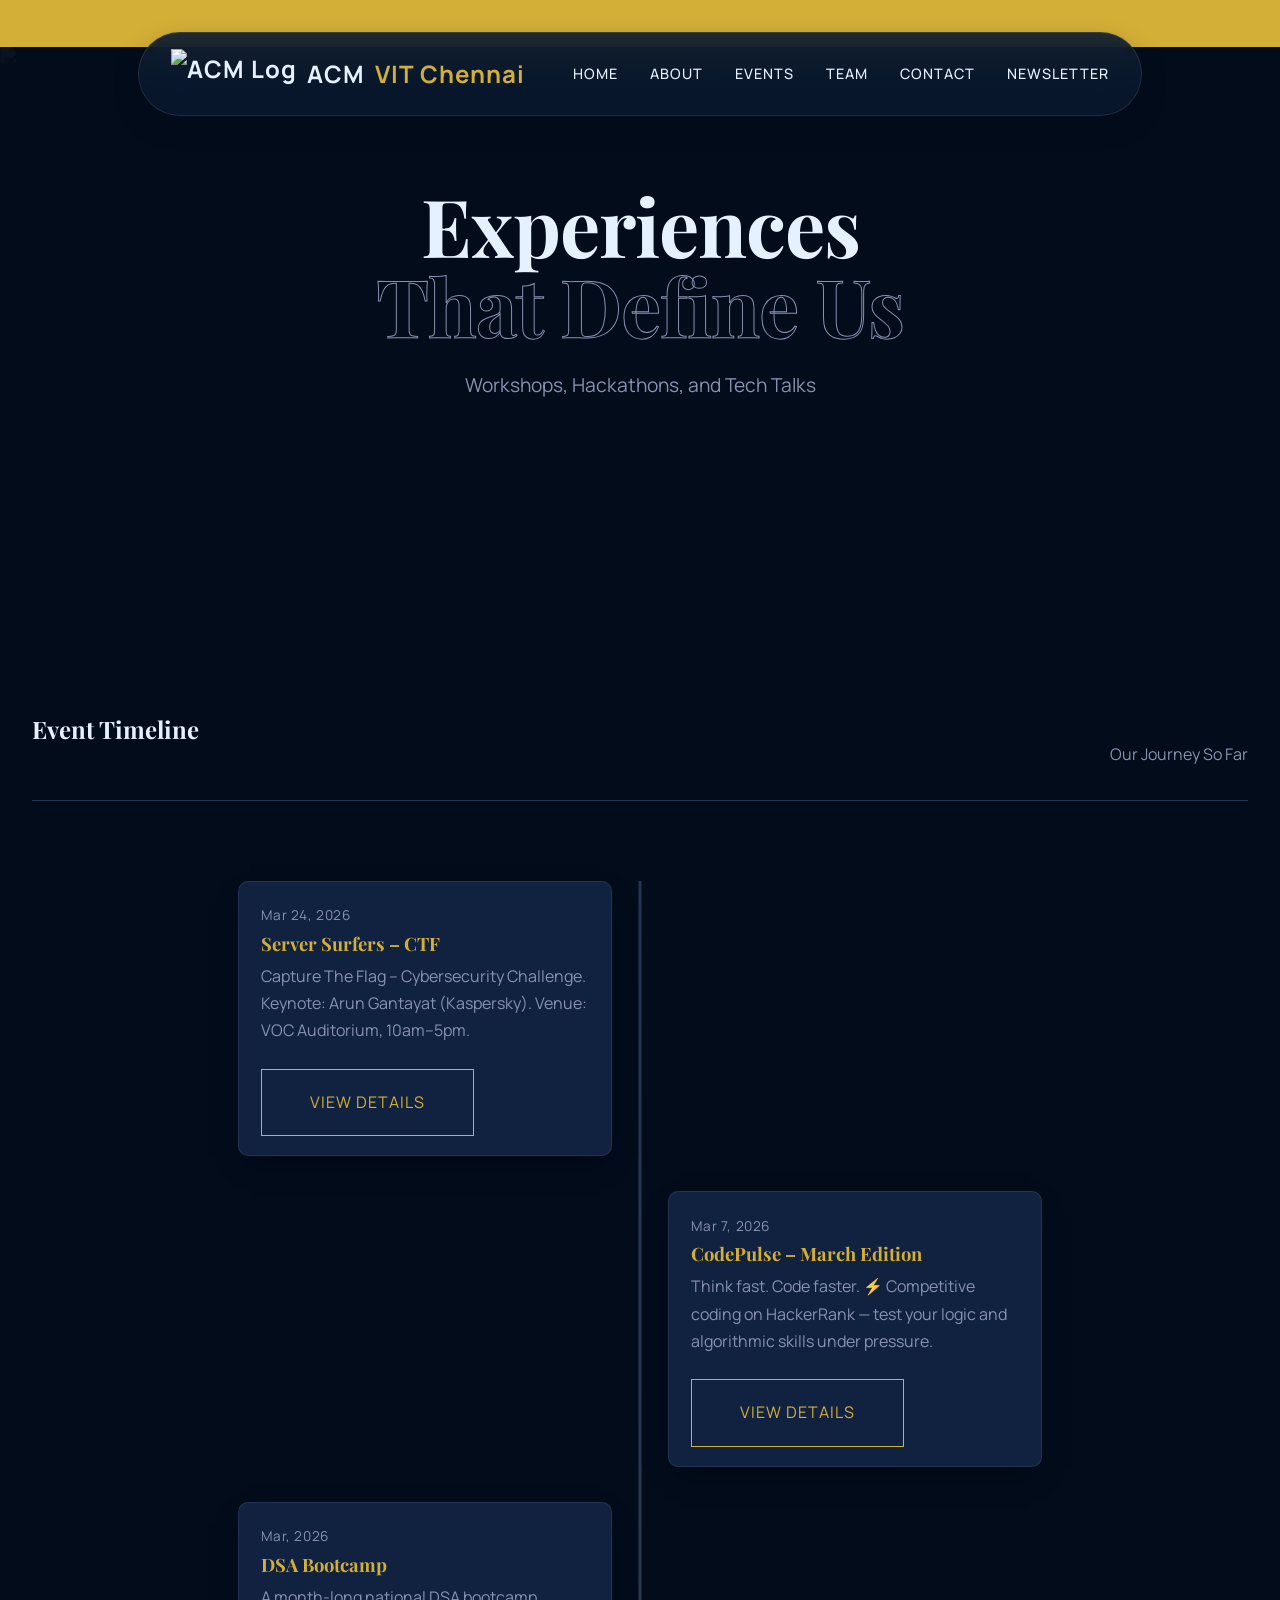
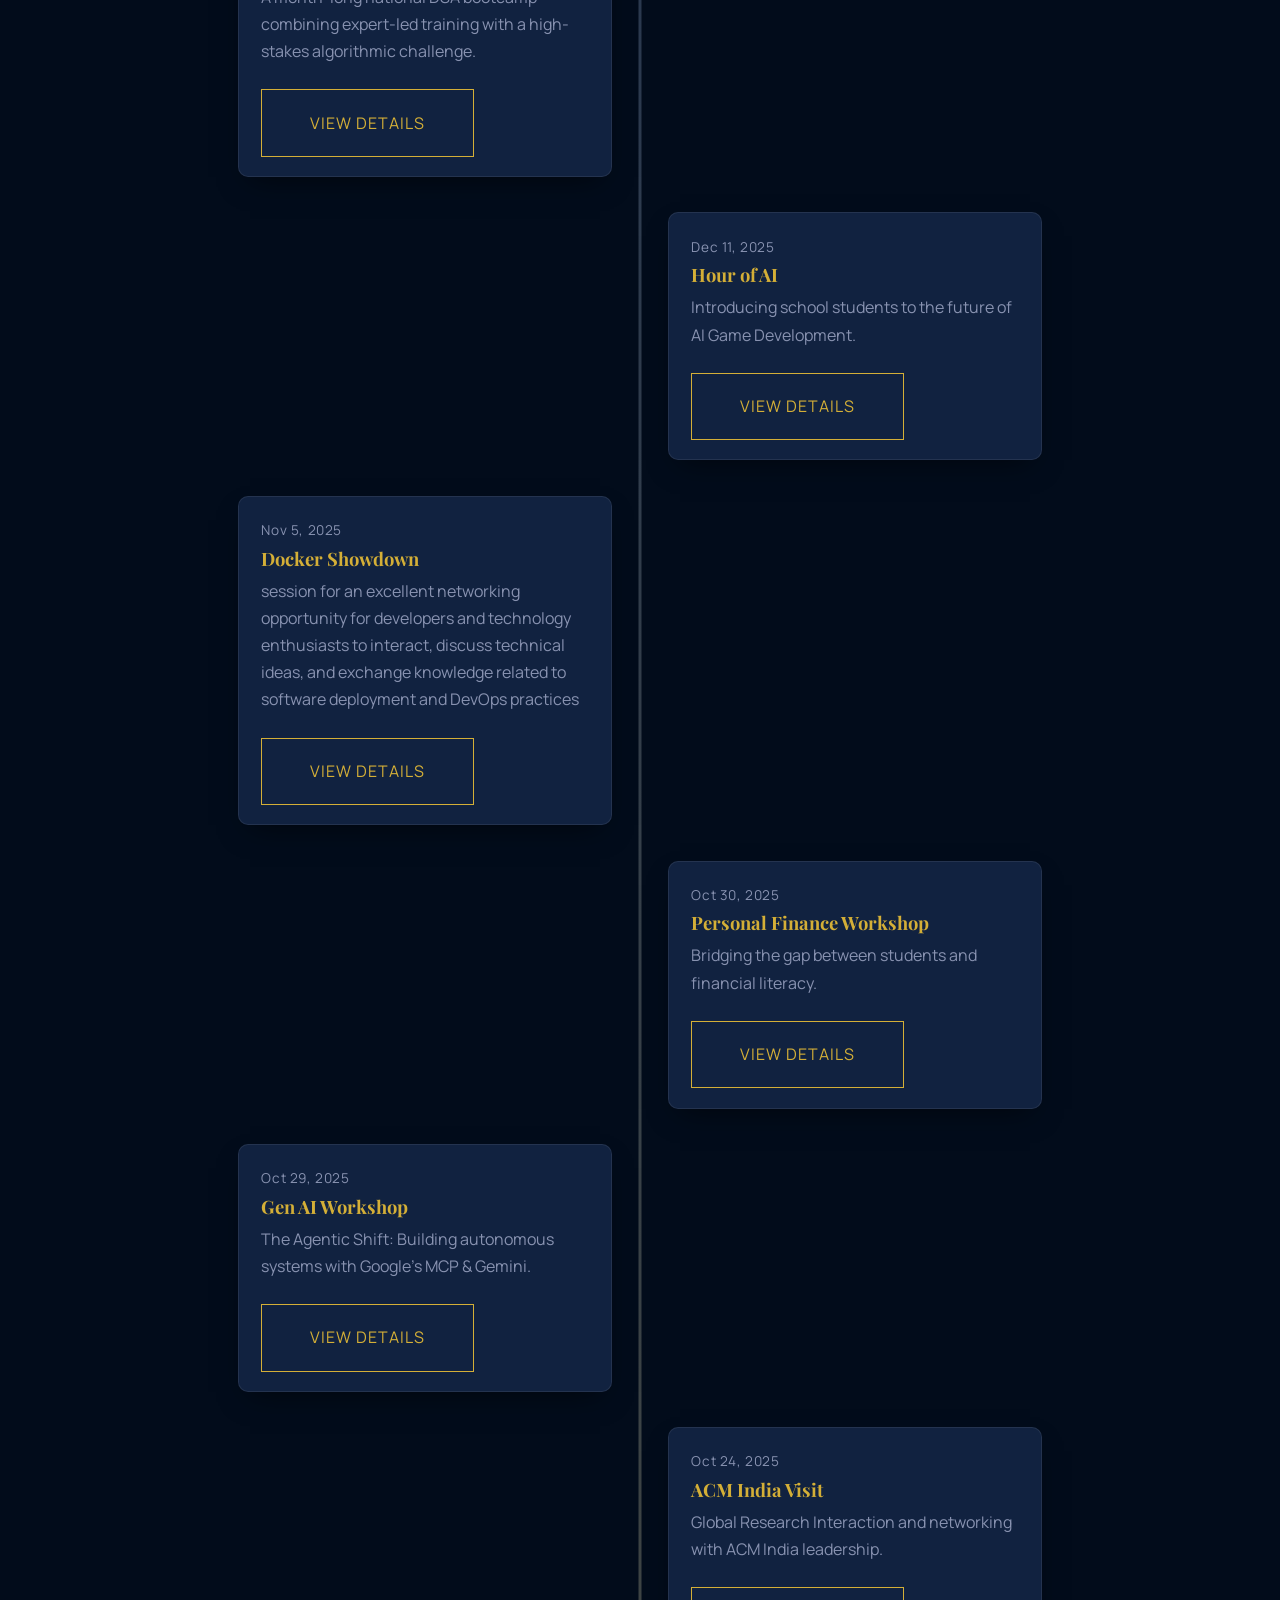
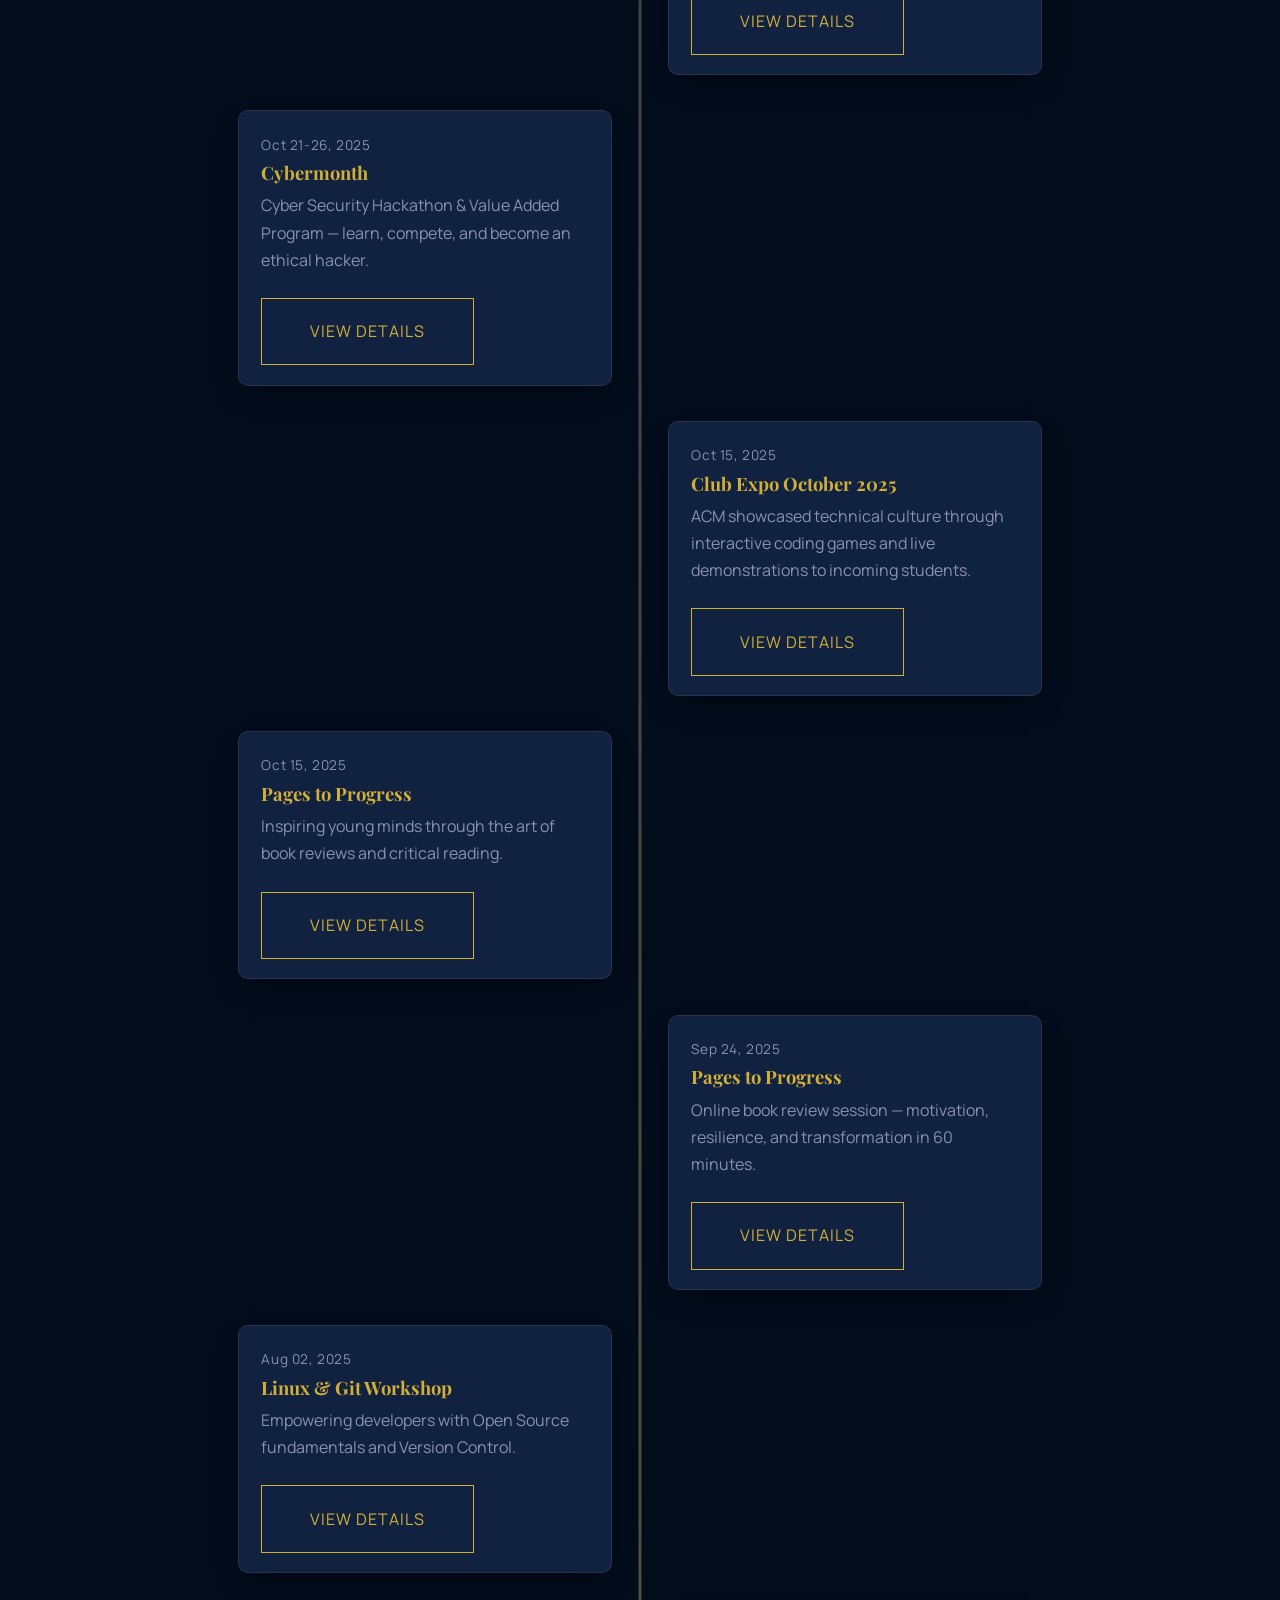
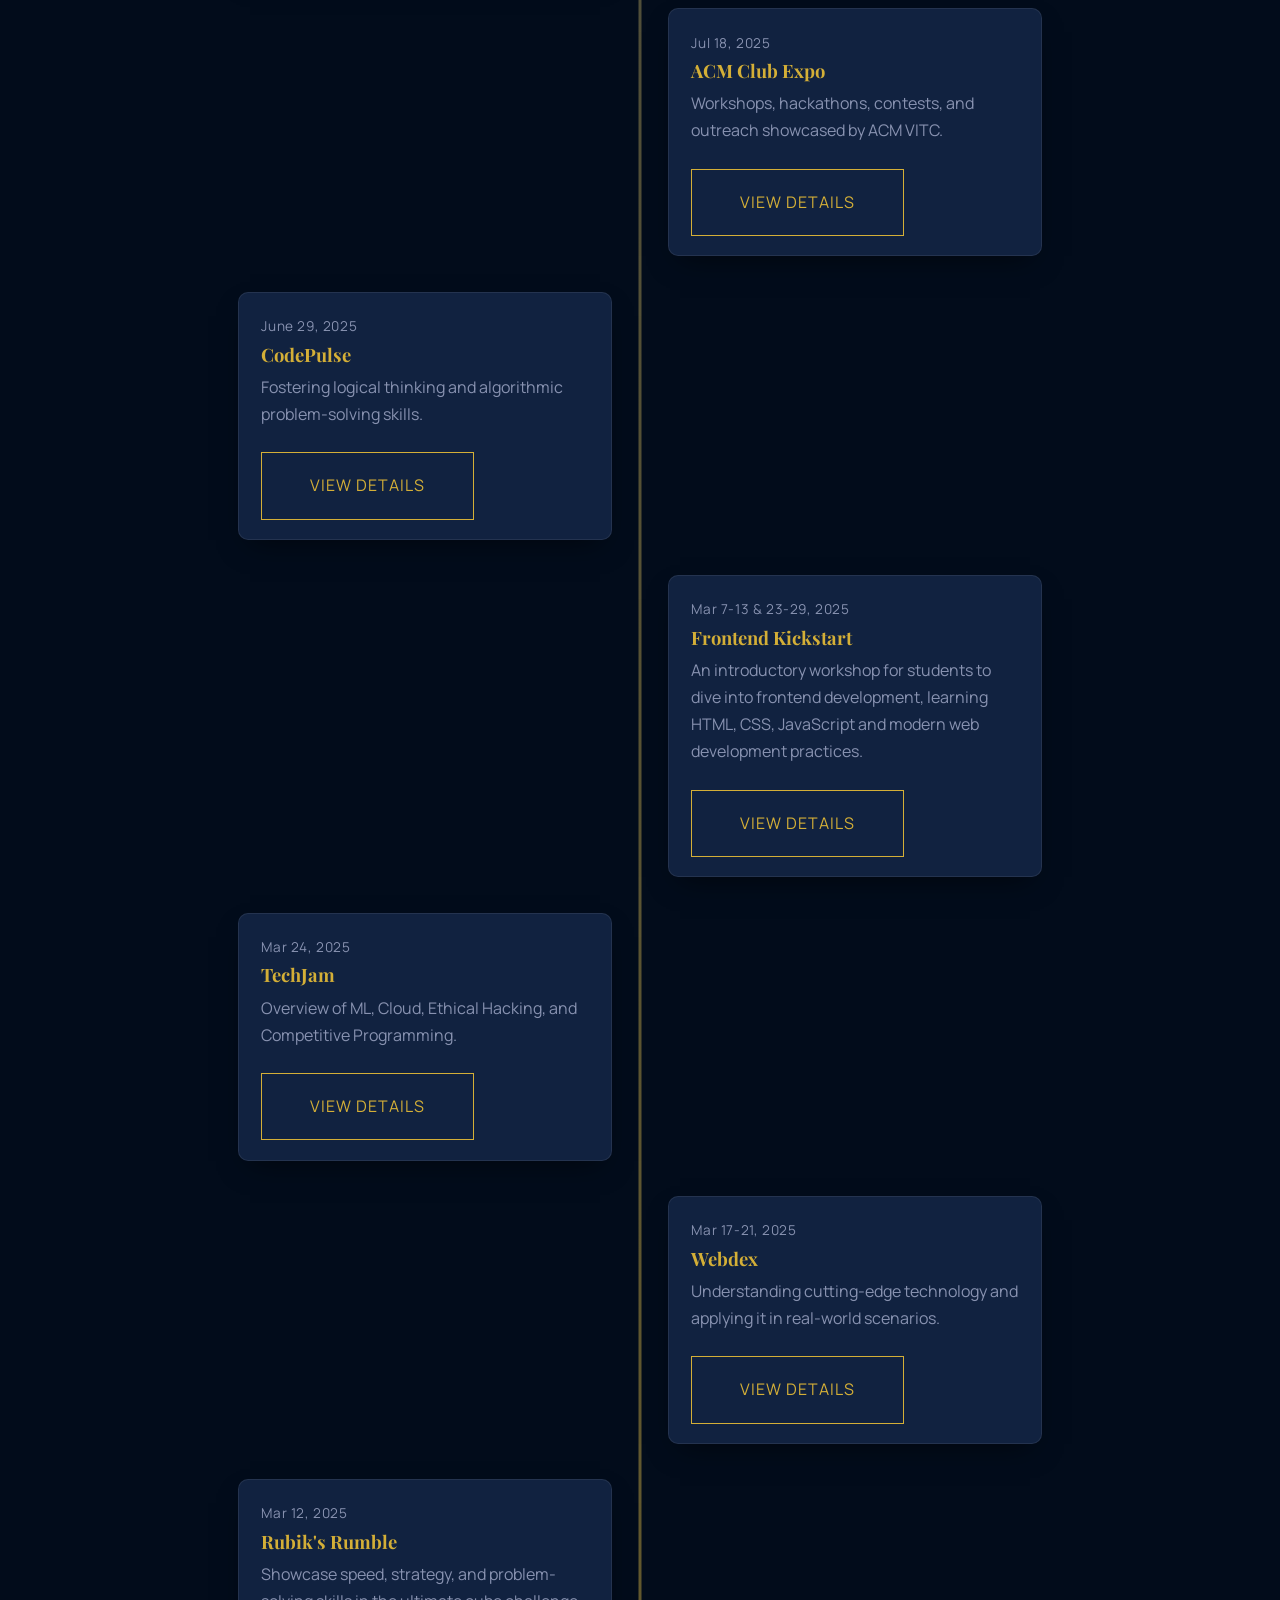
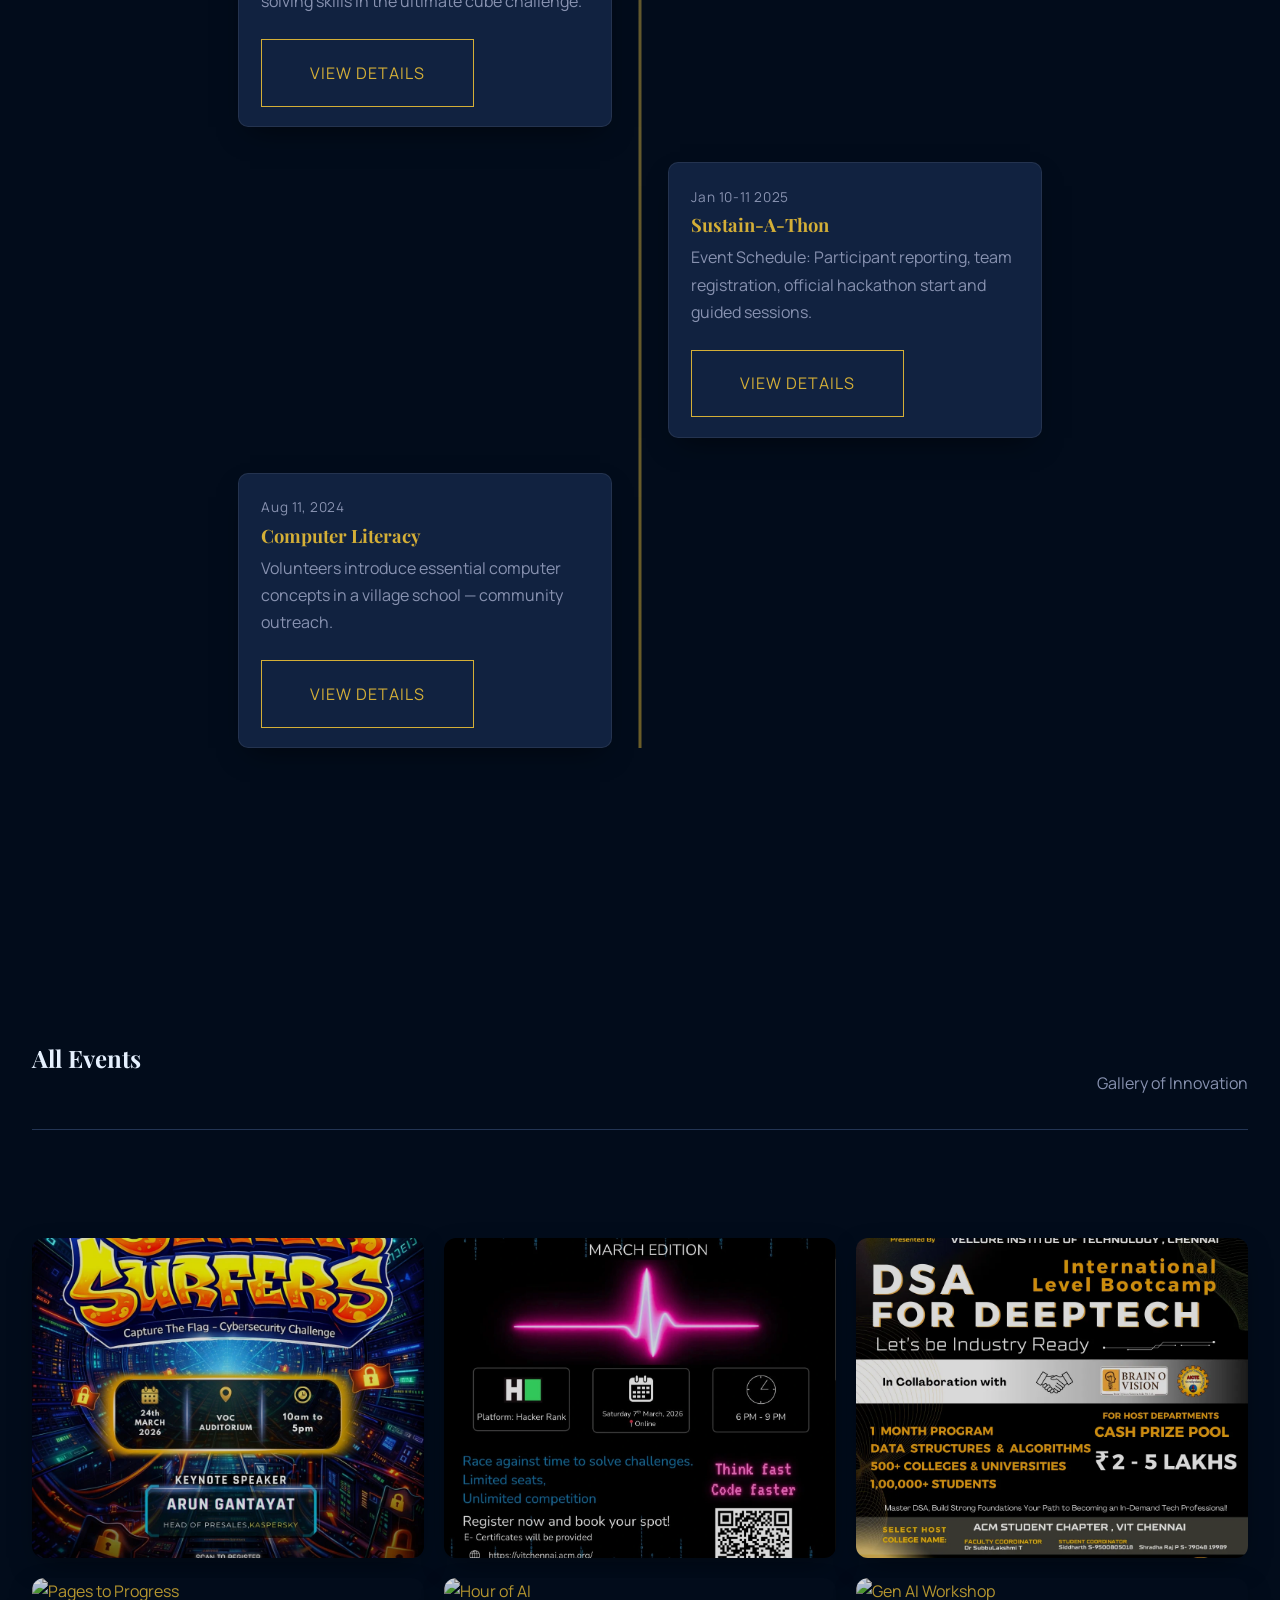
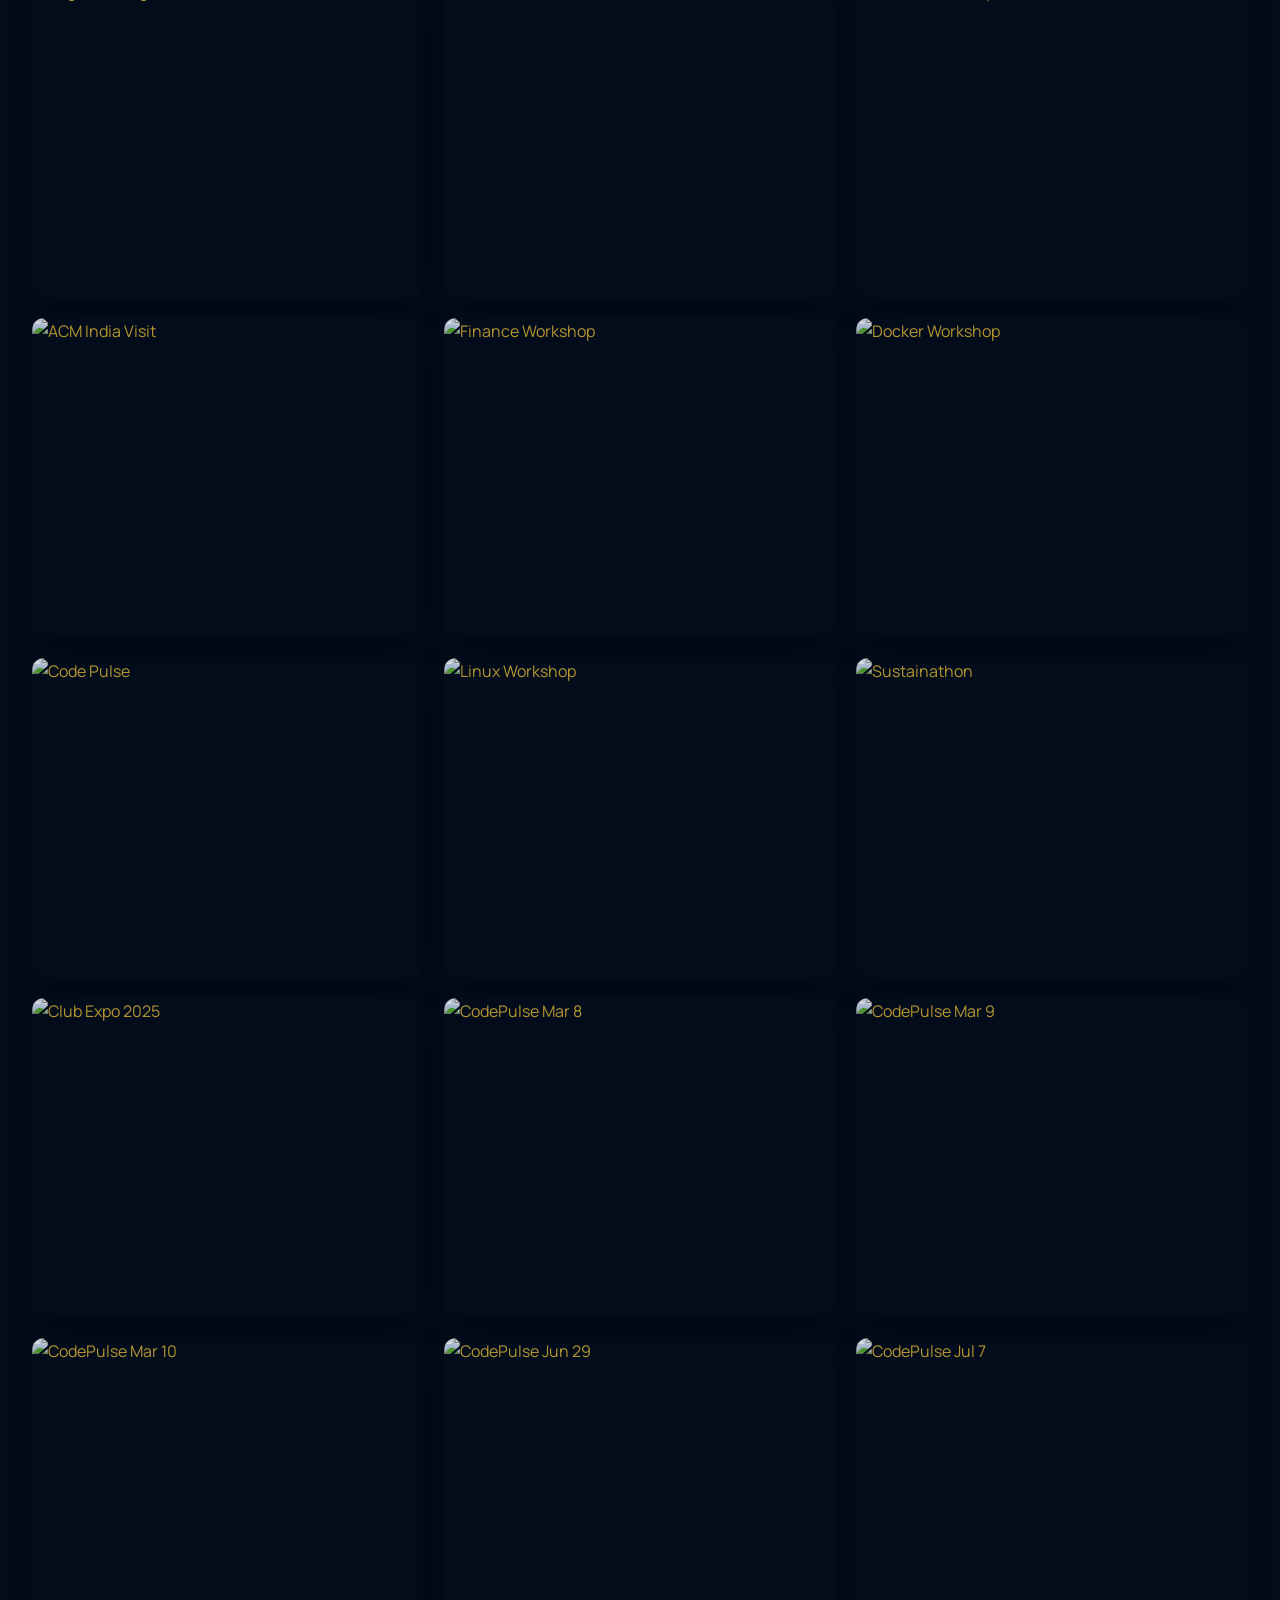
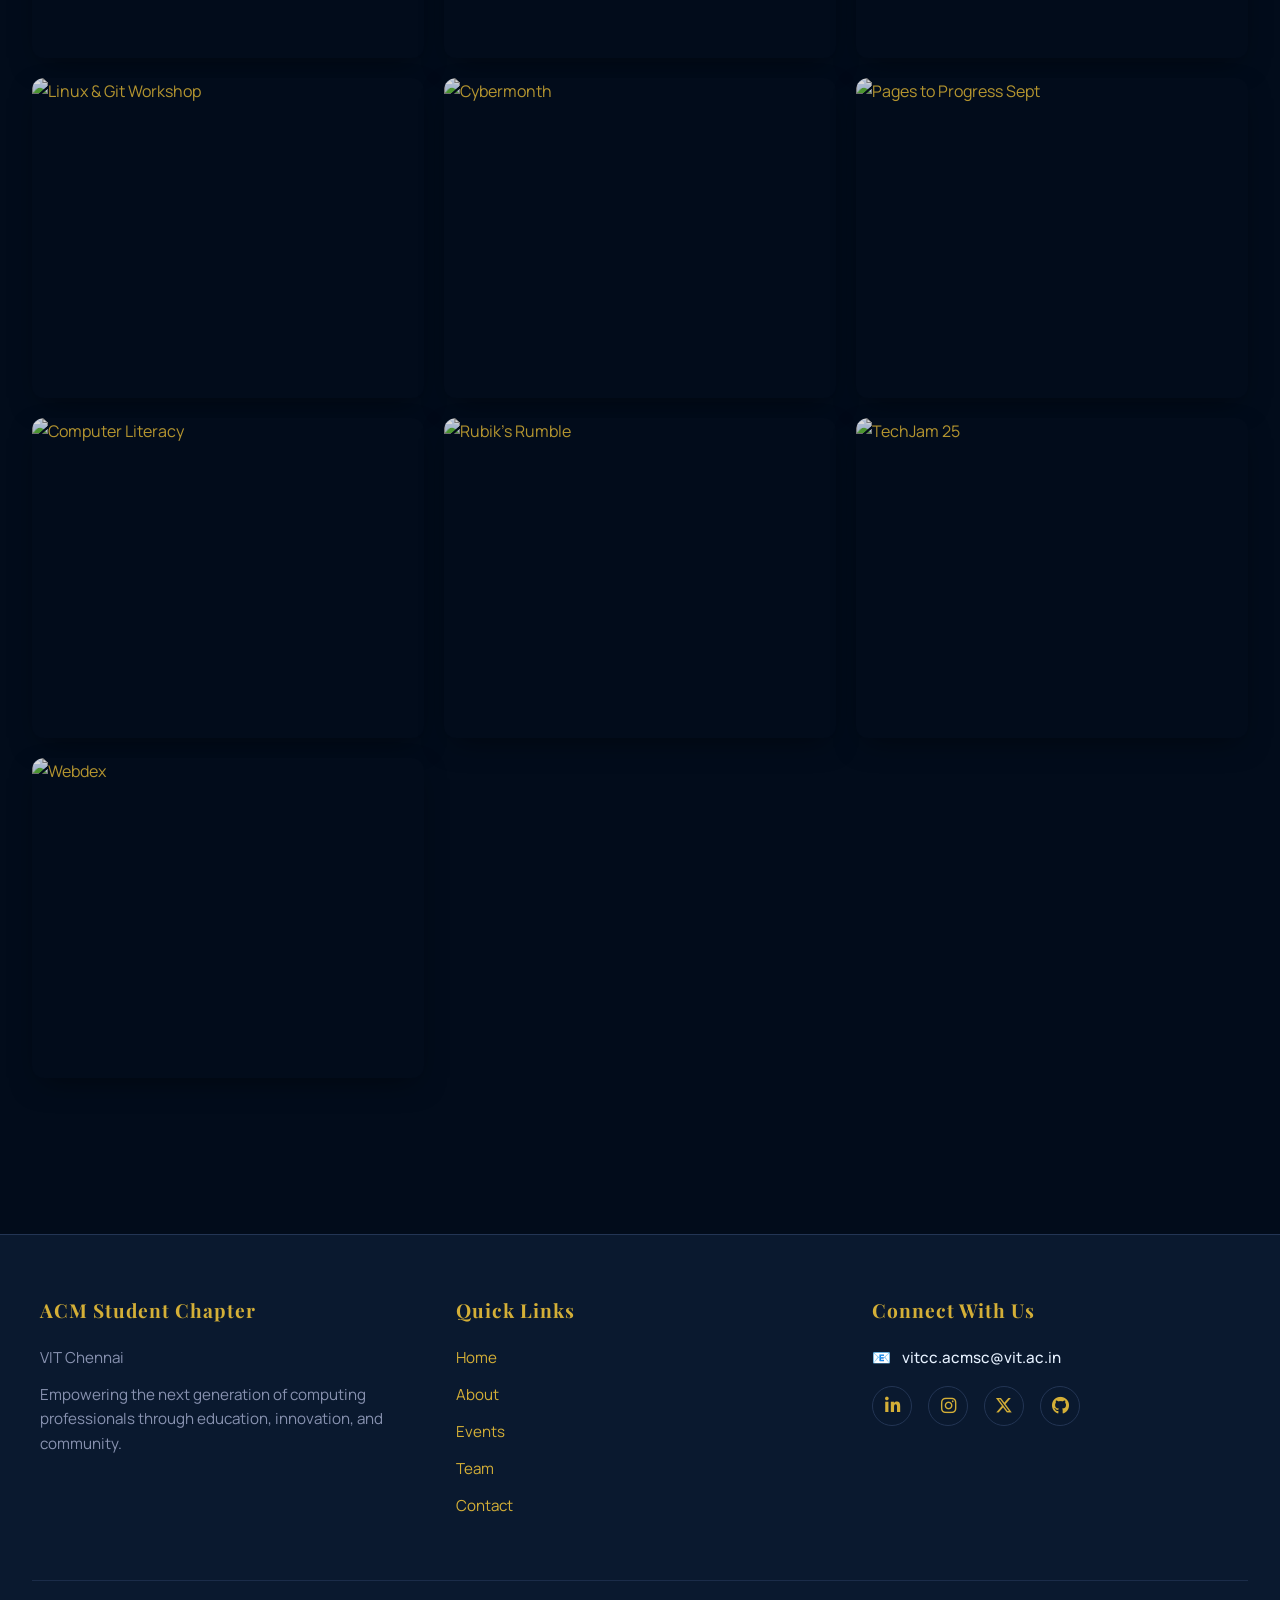
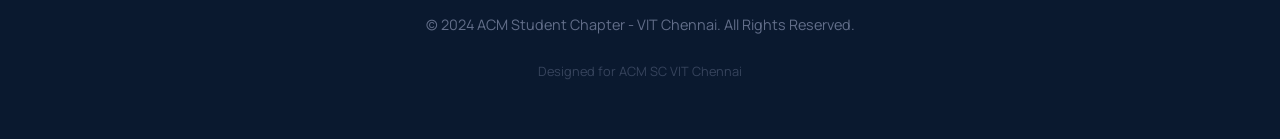
==== commit b7b6ddc7: "update events section with poster" ====
--- a/events.html
+++ b/events.html
@@ -318,6 +318,16 @@
             </div>
 
             <div class="luxury-gallery-grid">
+                <!-- Gallery Item: Server Surfers 2026 -->
+                <a href="events/server_surfers.html" class="gallery-event-card">
+                    <div class="gallery-image-wrapper">
+                        <img src="images/Poster/Server_Surfers_CTF.webp" alt="Server Surfers  2026">
+                        <div class="gallery-overlay">
+                            <h3>Server Surfers - 2026</h3>
+                            <span class="btn-gallery">View Details</span>
+                        </div>
+                    </div>
+                </a>
                 <!-- Gallery Item: CodePulse March 2026 -->
                 <a href="events/code_pulse_march_2026.html" class="gallery-event-card">
                     <div class="gallery-image-wrapper">
